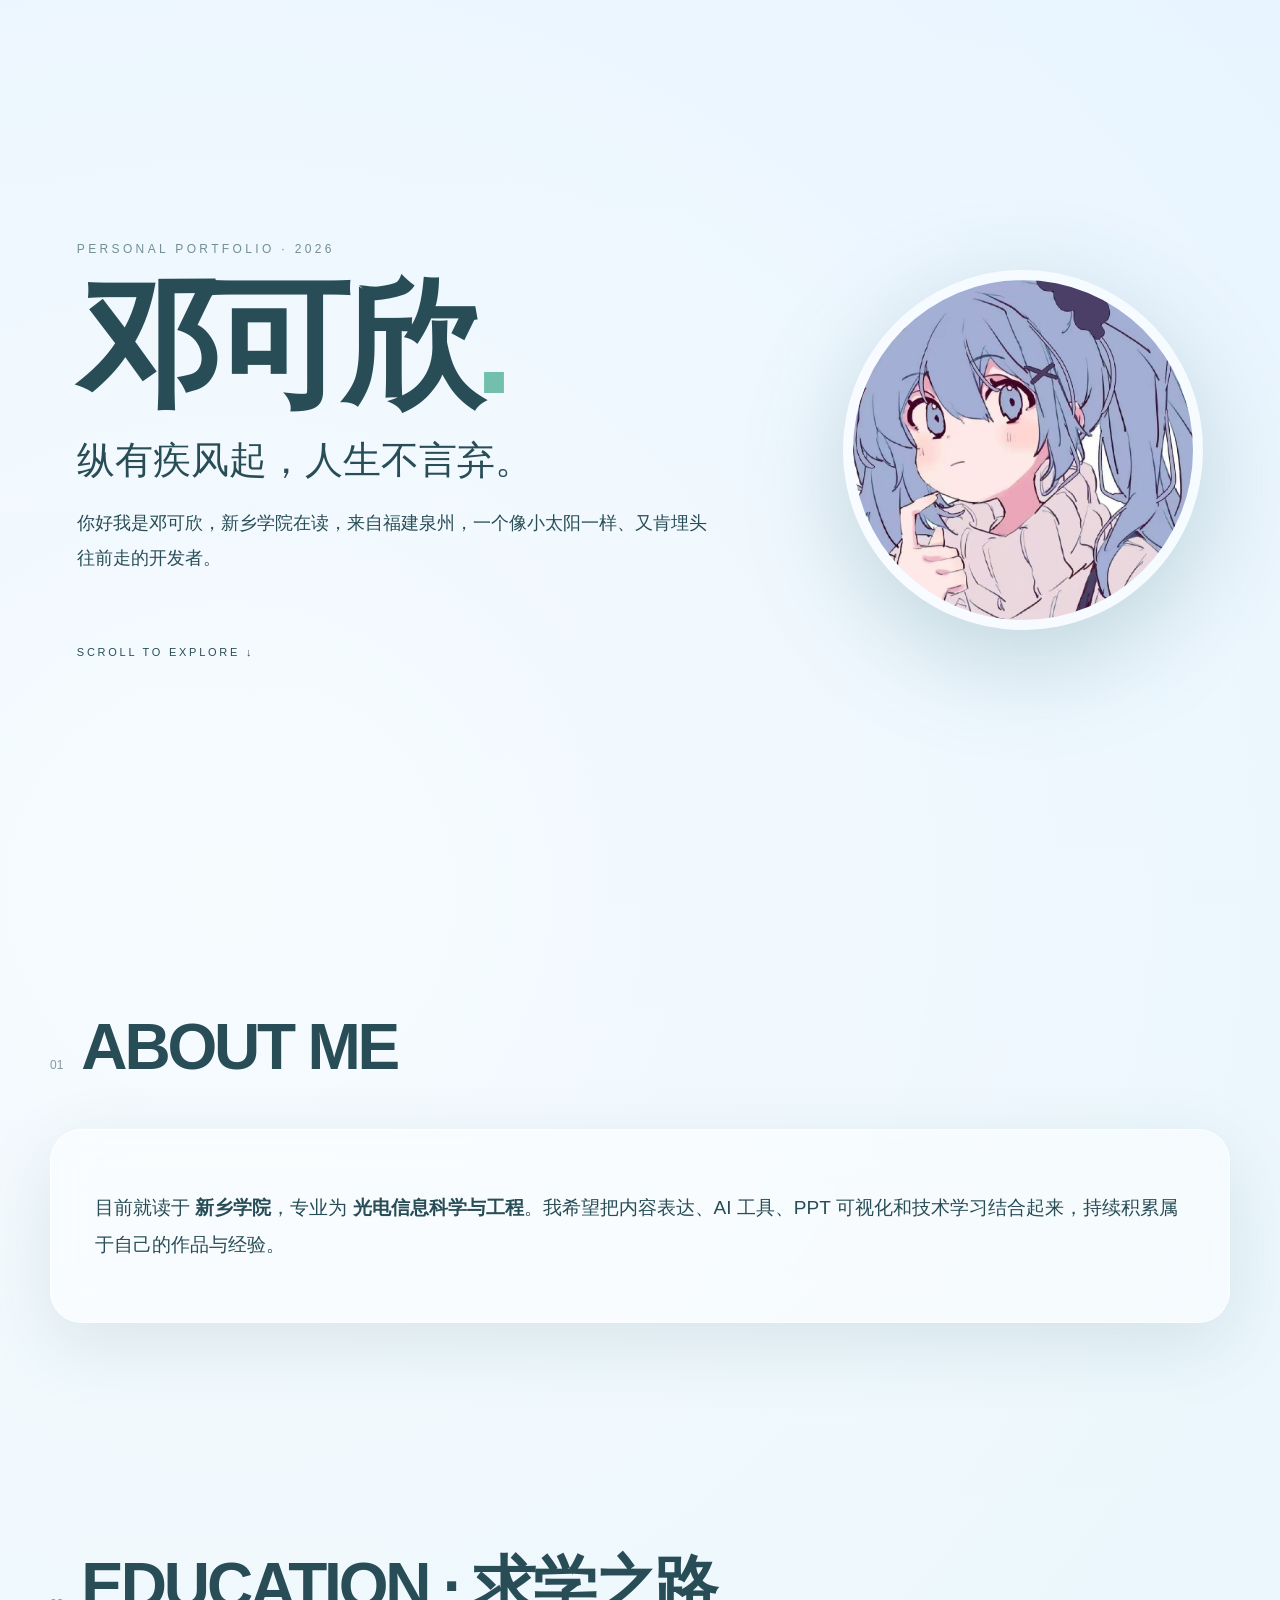
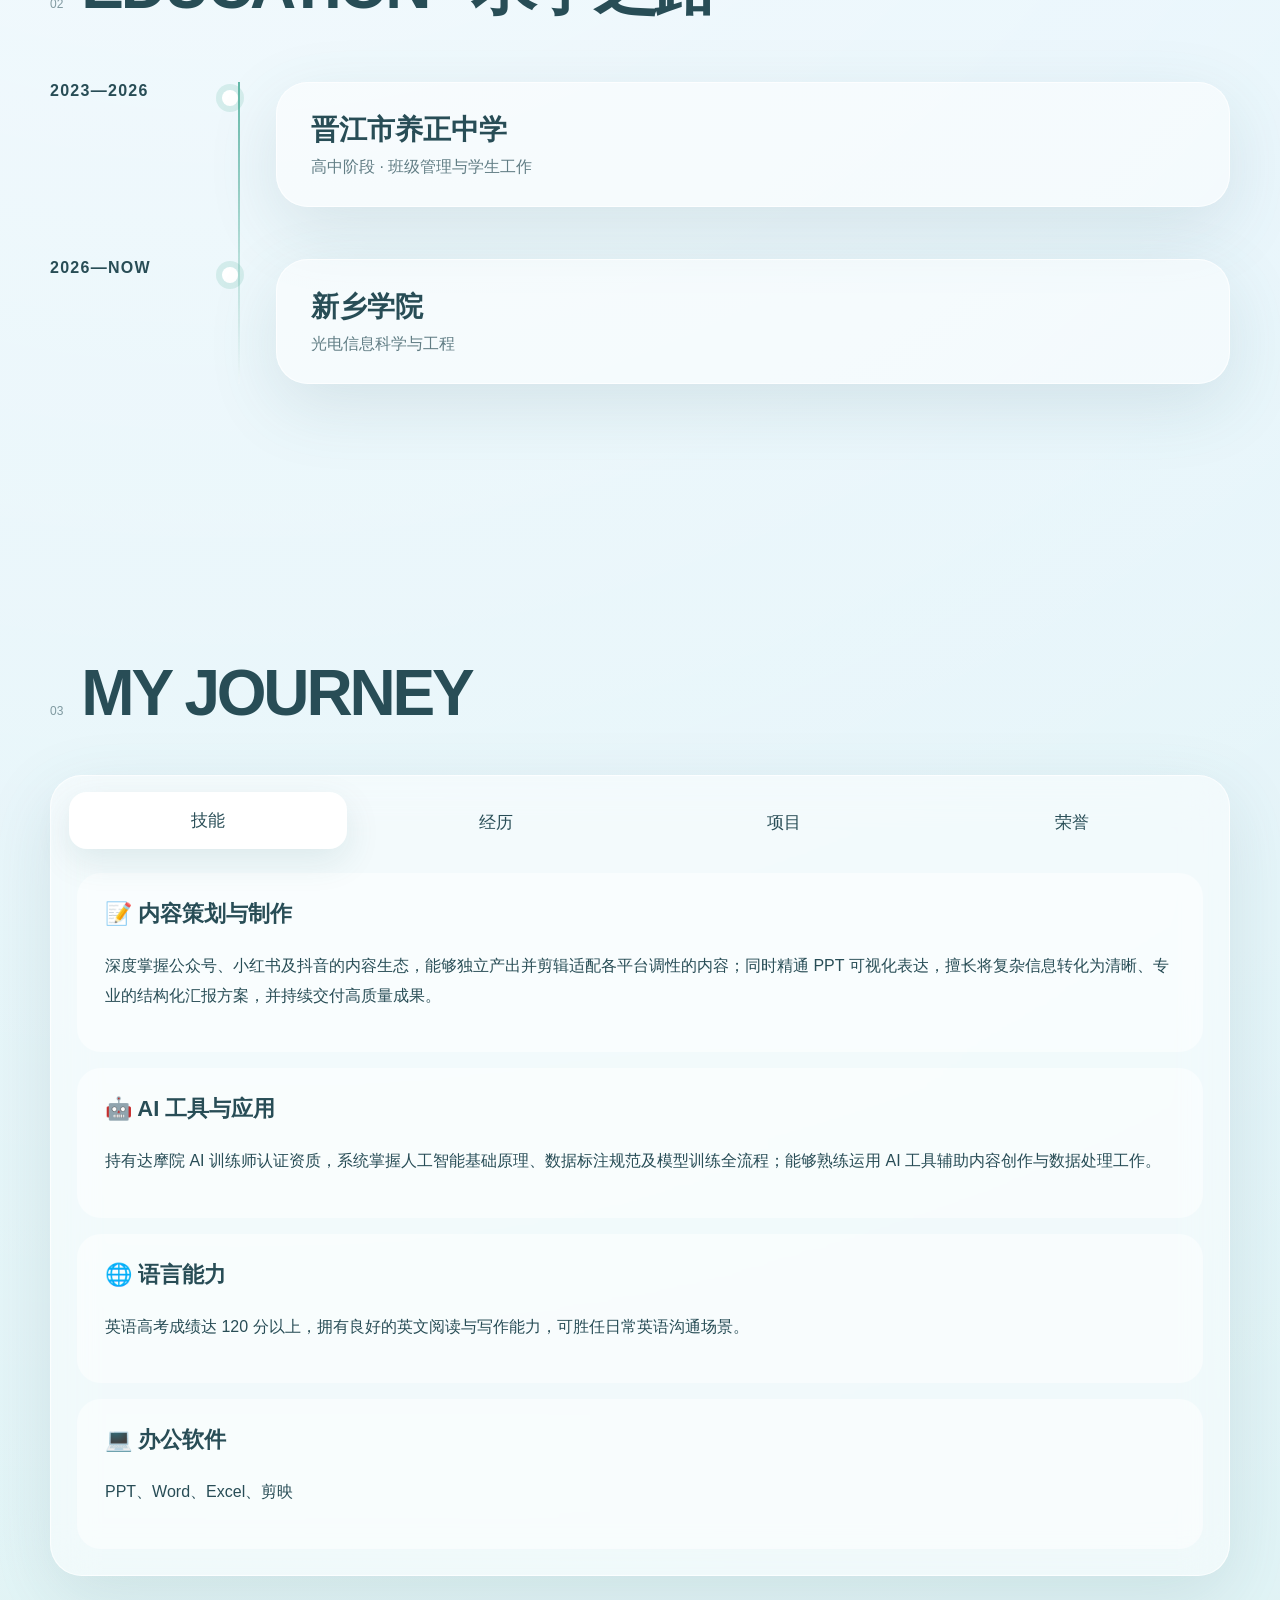
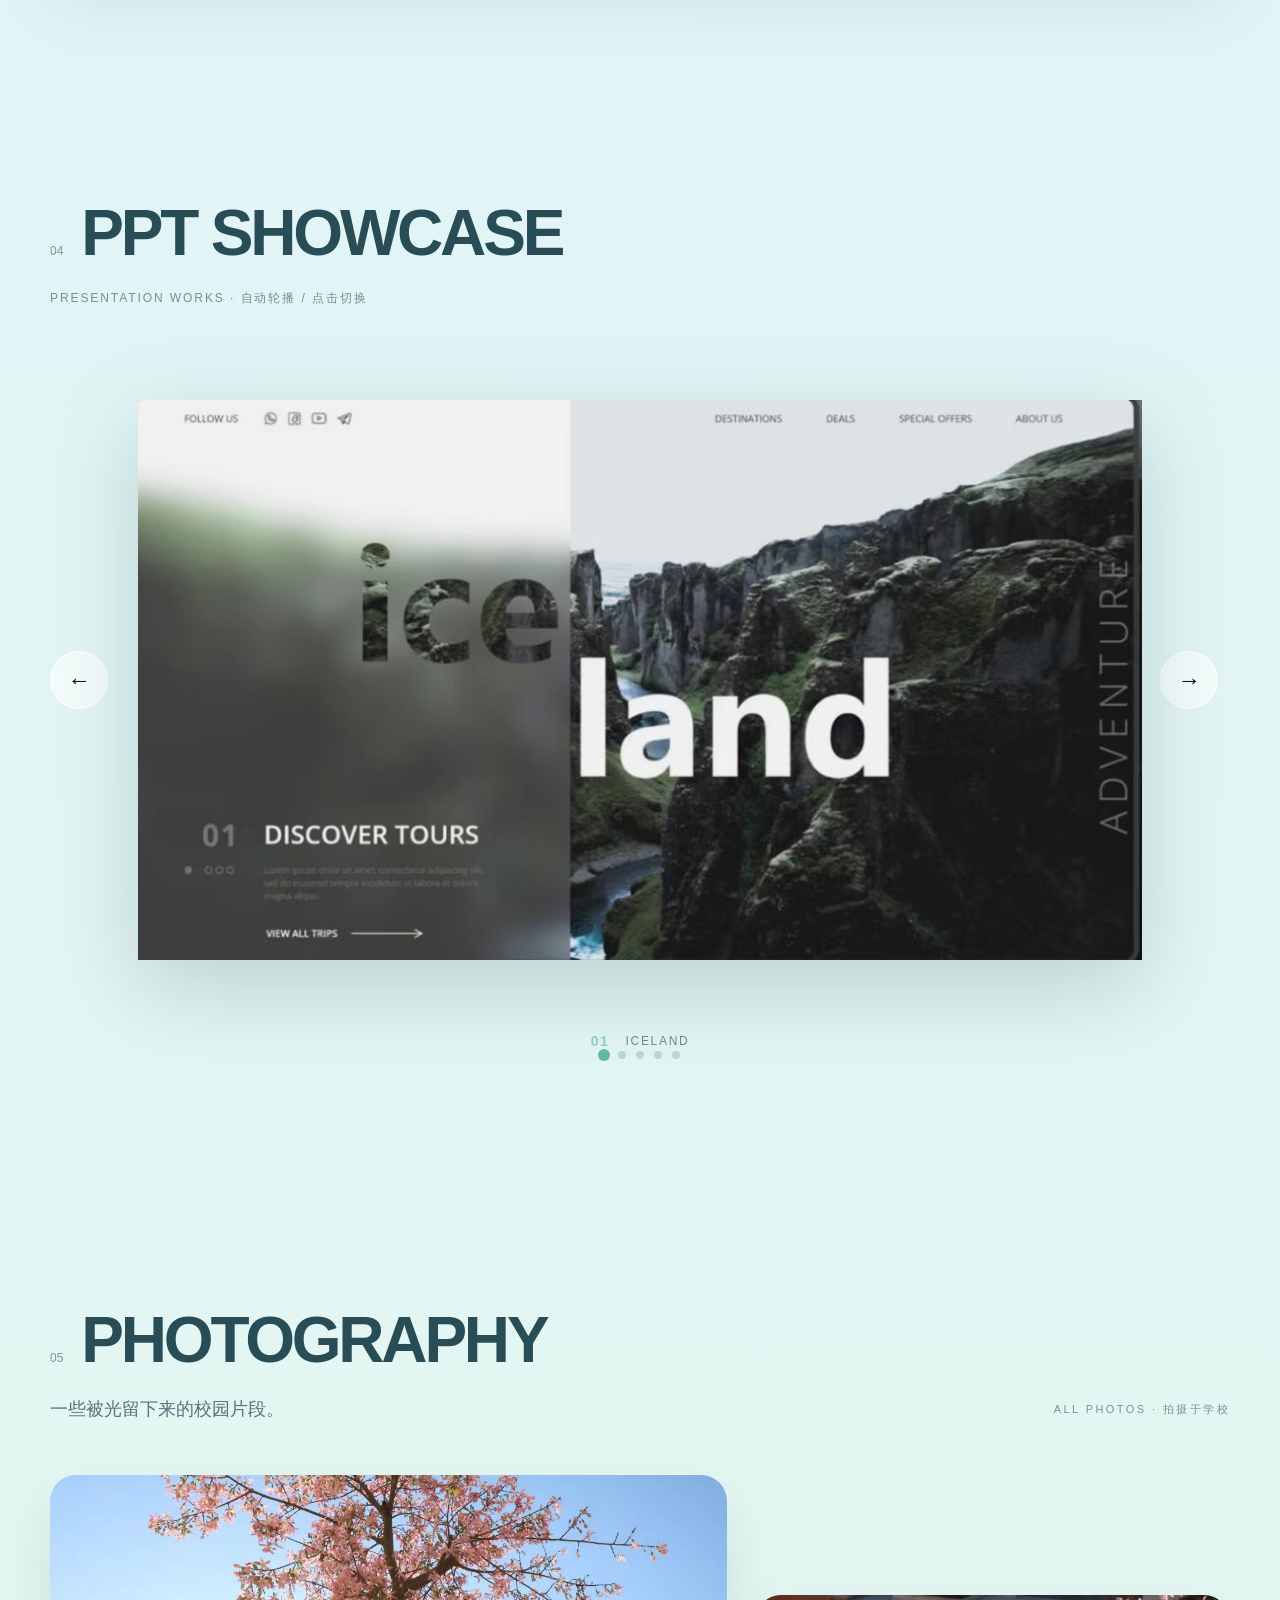
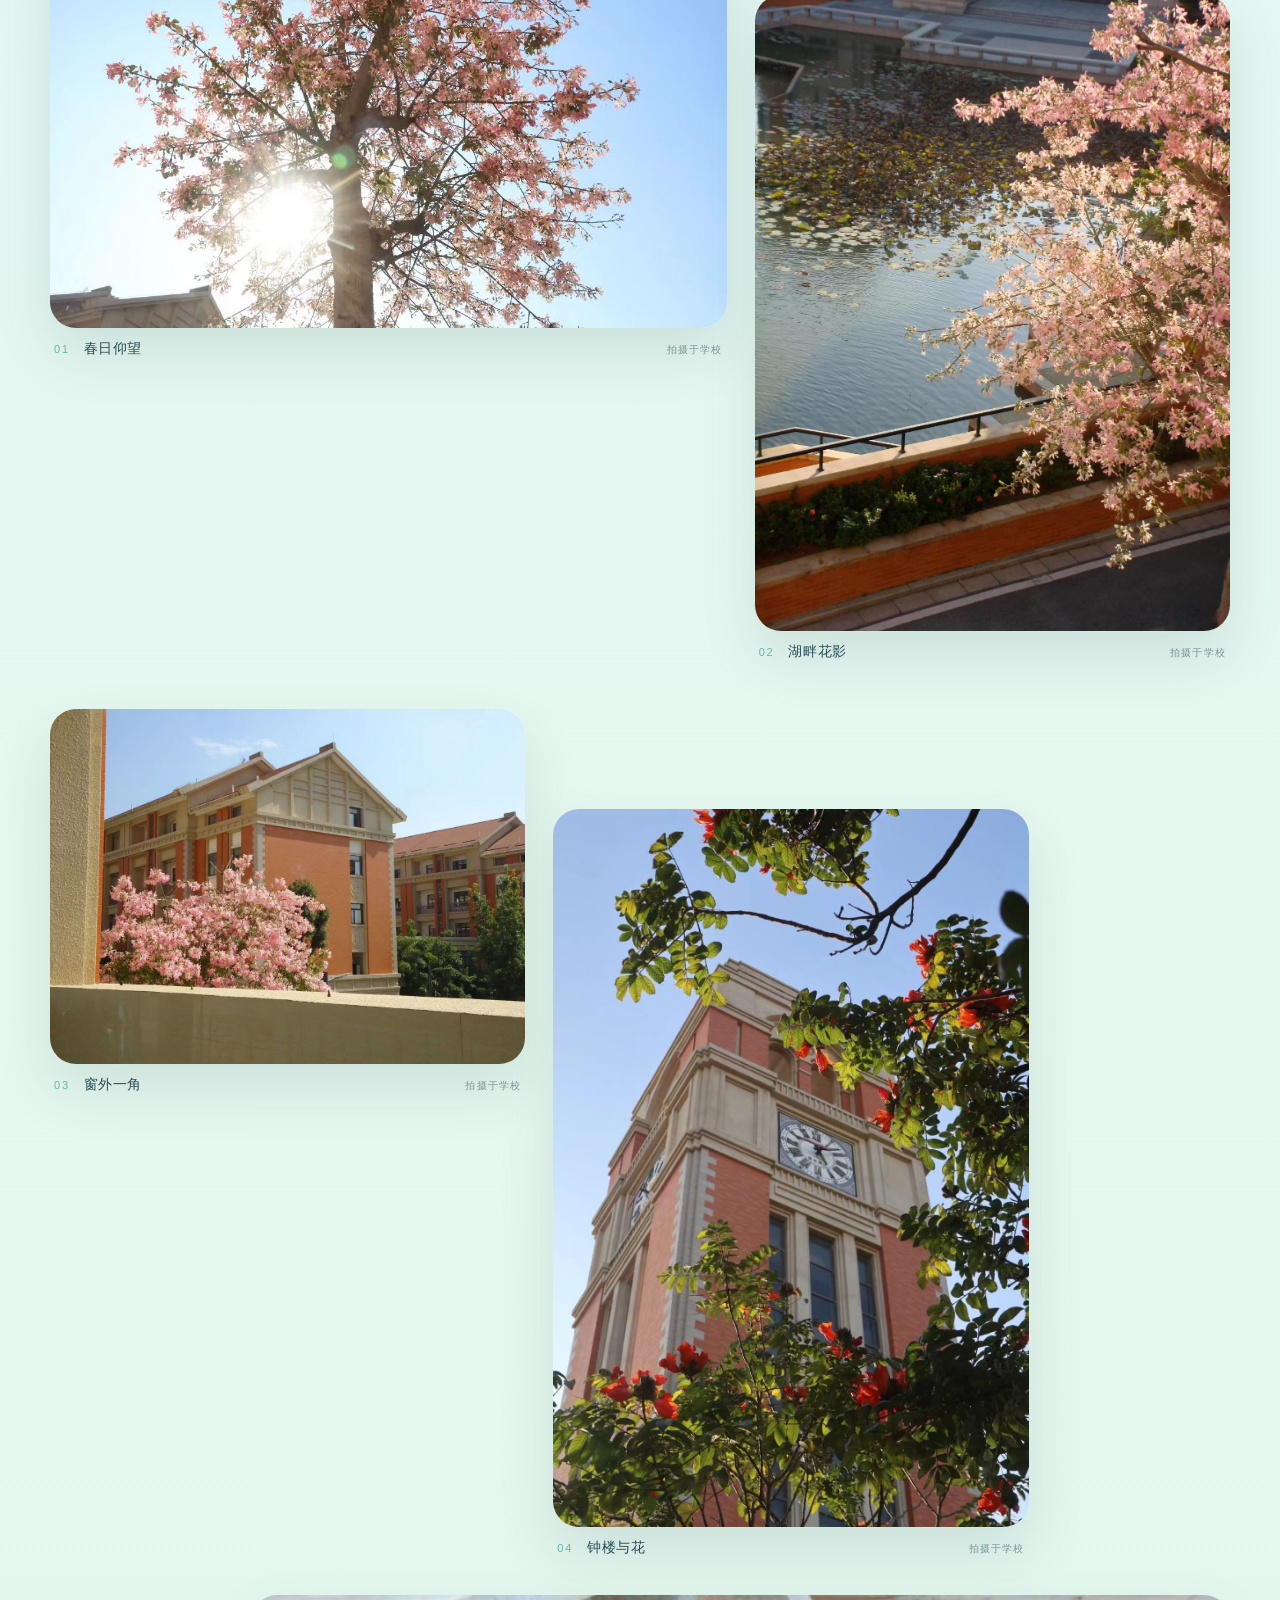
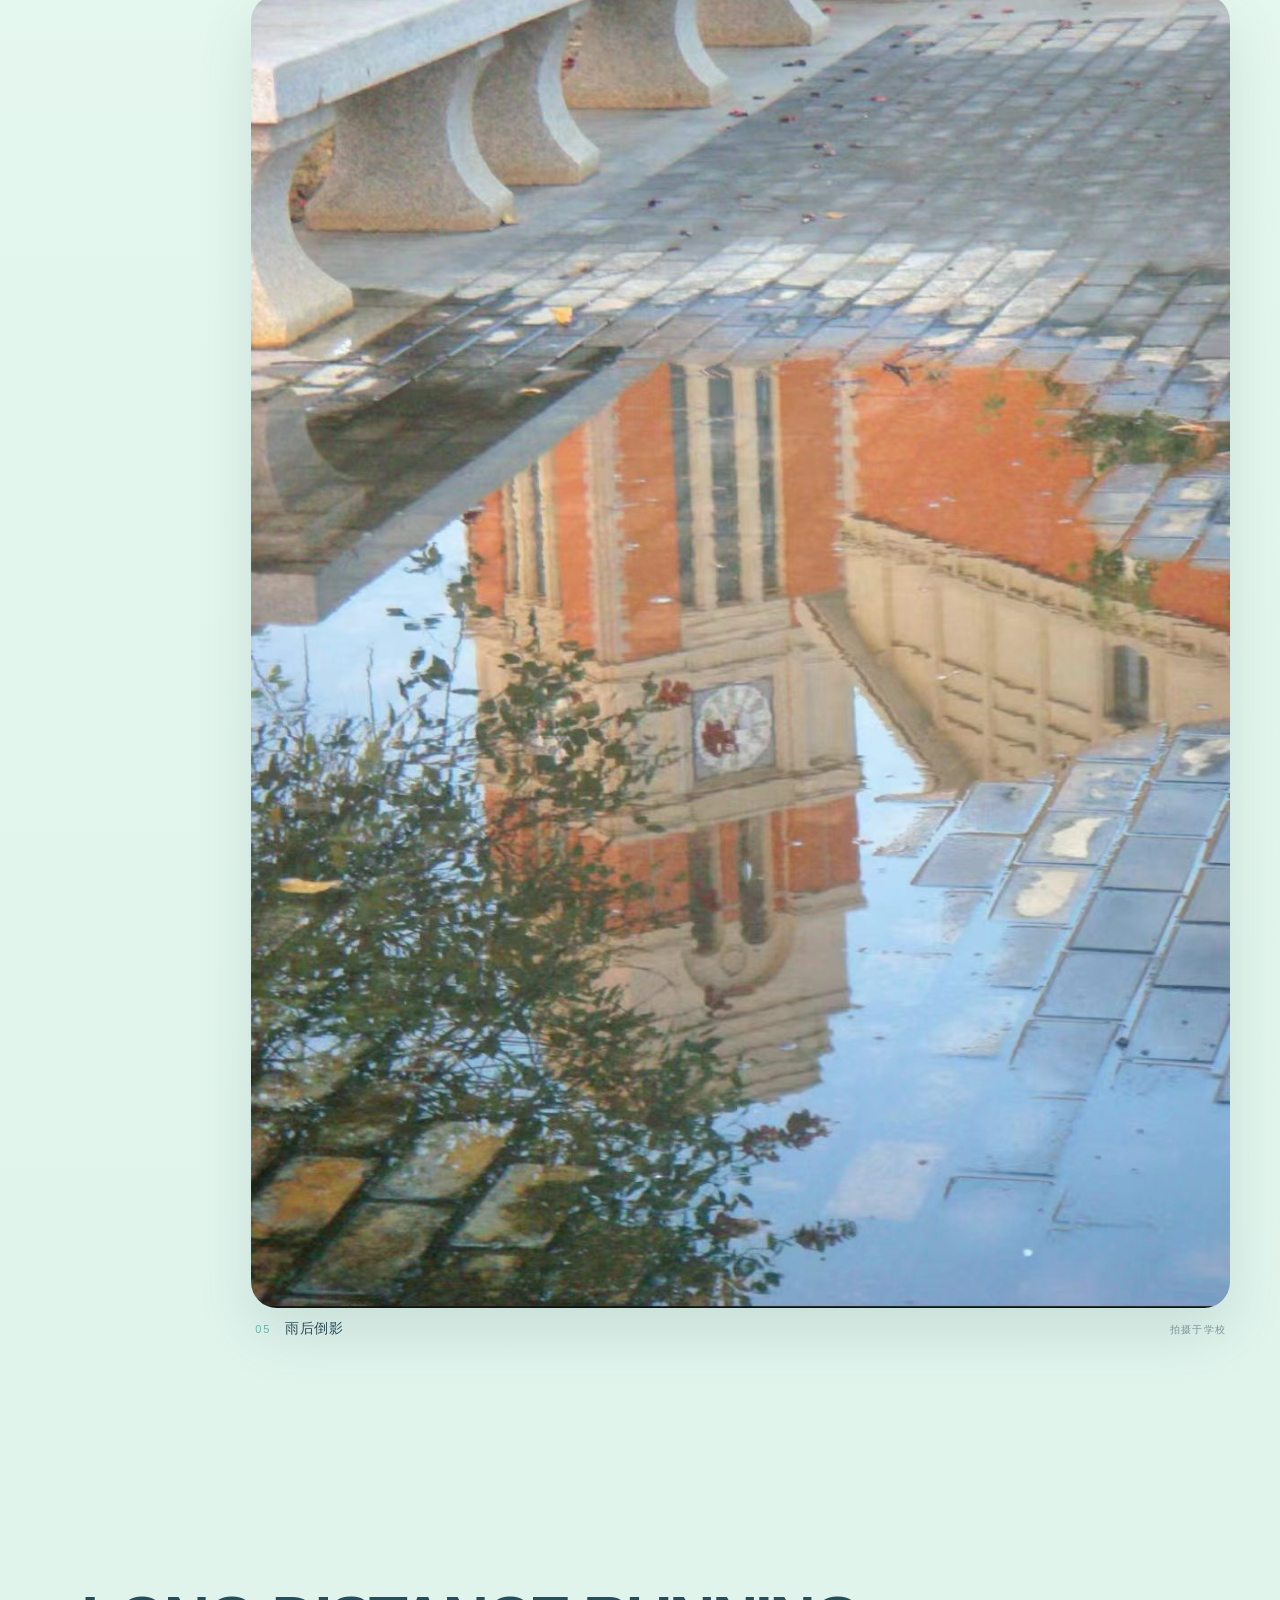
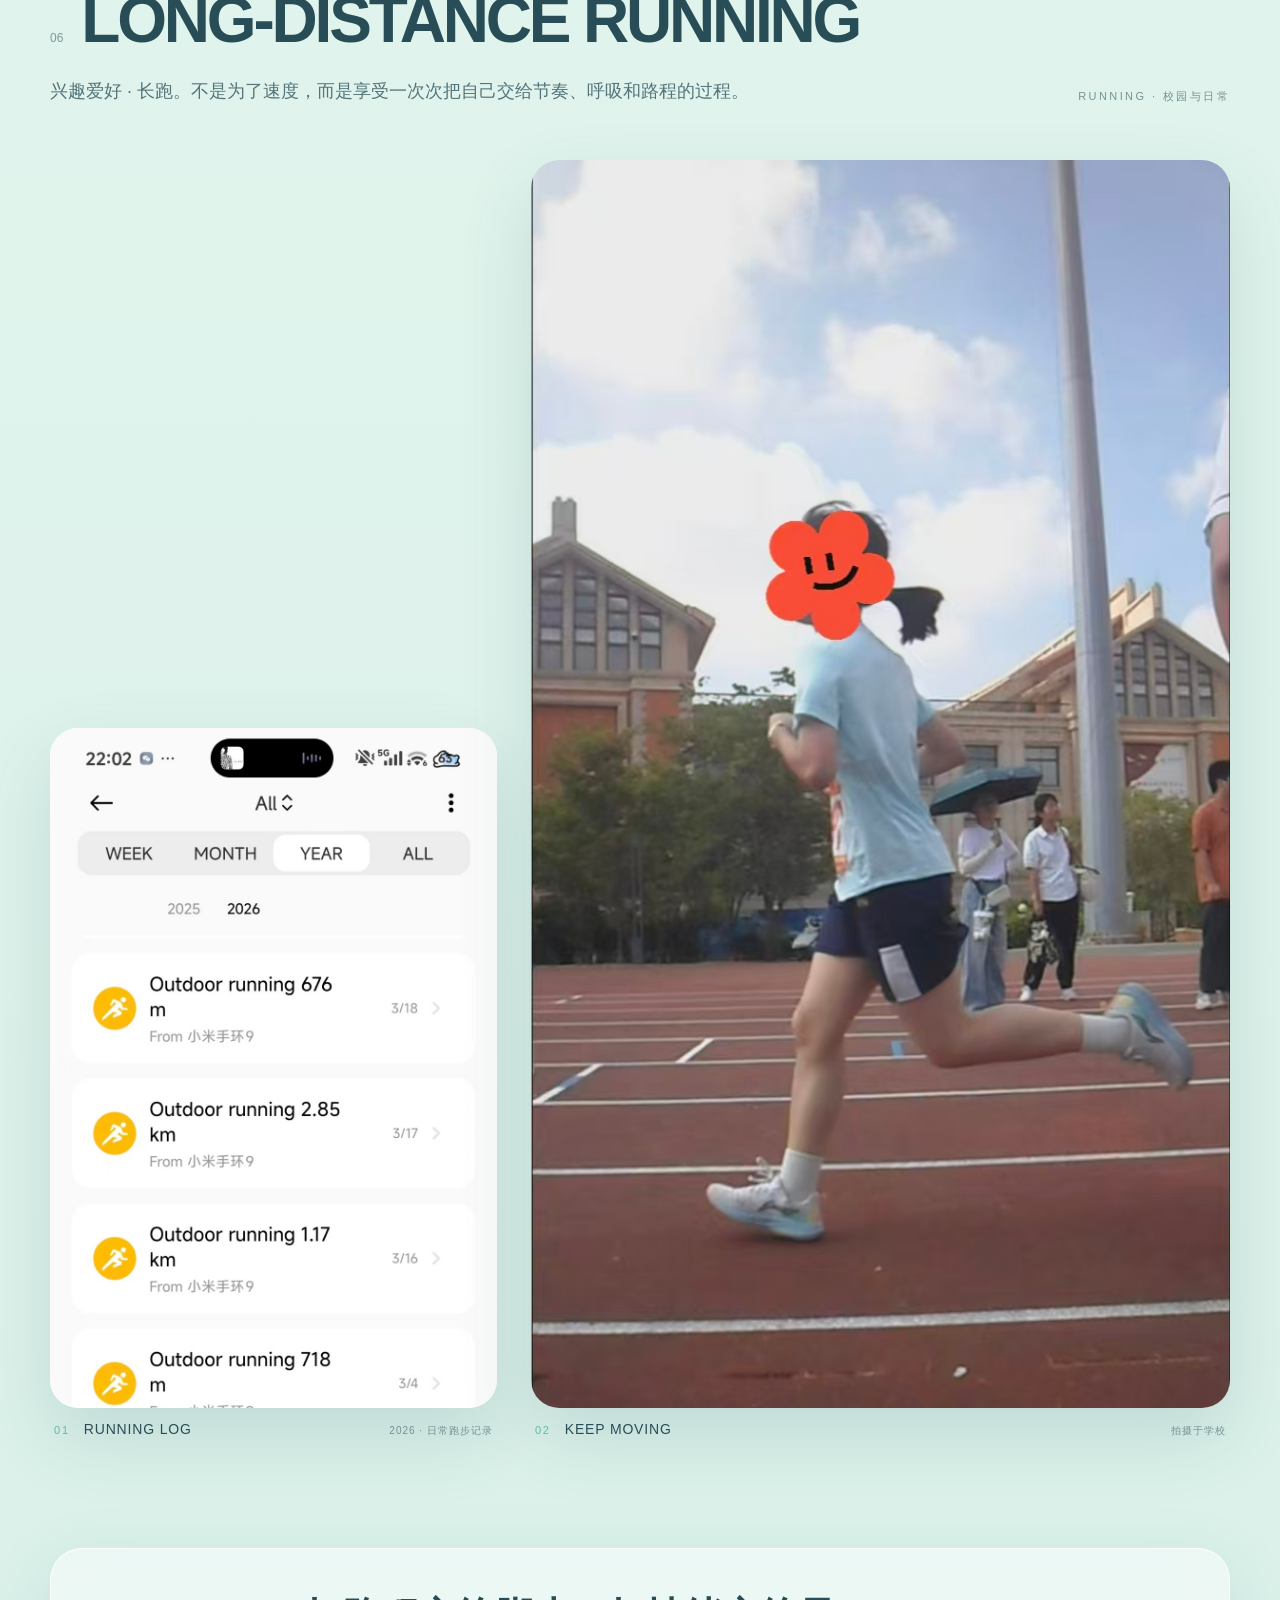
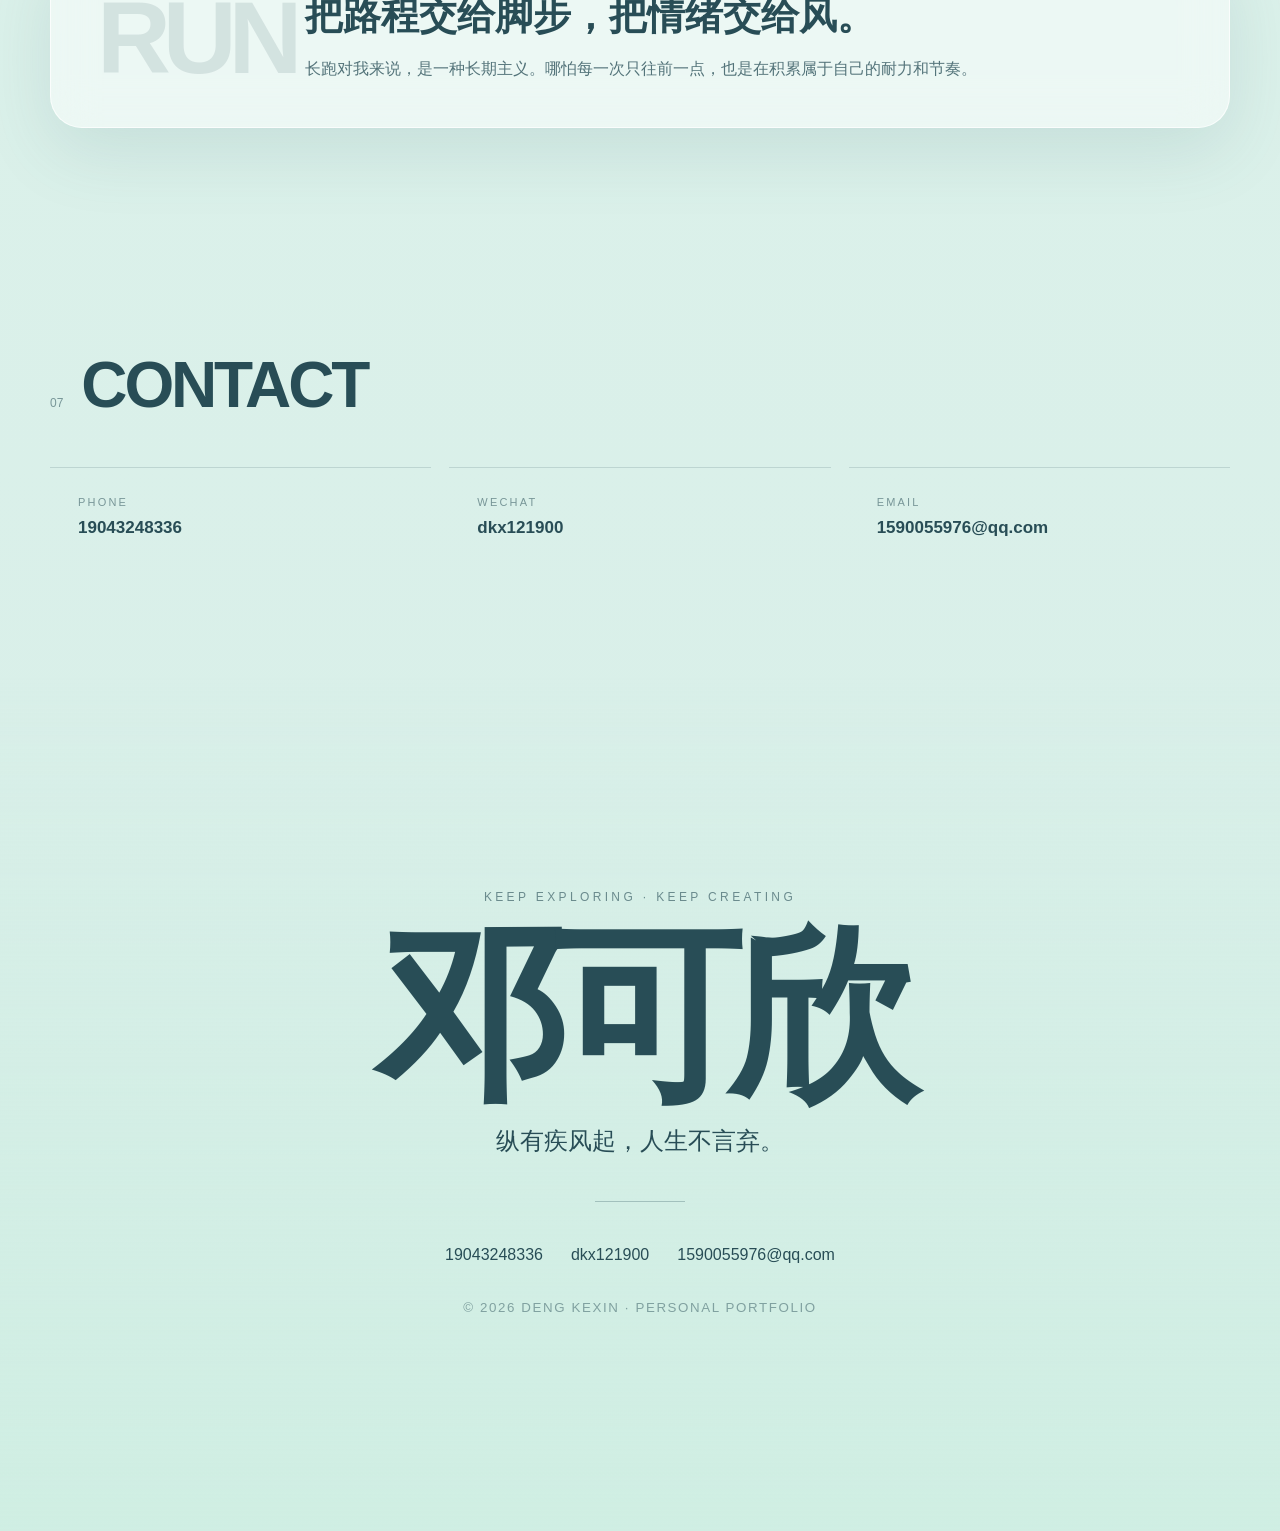
==== index.html @ 36f3d5b1 "Add files via upload" ====
<!doctype html>
<html lang="zh-CN">
<head>
<meta charset="utf-8">
<meta name="viewport" content="width=device-width,initial-scale=1">
<meta name="theme-color" content="#dff3ff">
<title>邓可欣 · Personal Portfolio</title>
<link rel="stylesheet" href="style.css">
</head>
<body>
<canvas id="dandelion"></canvas>

<header class="hero">
  <div class="hero-wrap">
    <div class="hero-copy">
      <div class="kicker">PERSONAL PORTFOLIO · 2026</div>
      <h1>邓可欣<span>.</span></h1>
      <h2>纵有疾风起，人生不言弃。</h2>
      <p>你好我是邓可欣，新乡学院在读，来自福建泉州，一个像小太阳一样、又肯埋头往前走的开发者。</p>
      <div class="scroll-tip">SCROLL TO EXPLORE ↓</div>
    </div>
    <img src="assets/avatar.jpg" class="avatar" alt="邓可欣头像">
  </div>
</header>

<main>
<section class="section">
  <div class="section-title"><span>01</span><h2>ABOUT ME</h2></div>
  <div class="glass about">
    <p>目前就读于 <b>新乡学院</b>，专业为 <b>光电信息科学与工程</b>。我希望把内容表达、AI 工具、PPT 可视化和技术学习结合起来，持续积累属于自己的作品与经验。</p>
  </div>
</section>

<section class="section">
  <div class="section-title"><span>02</span><h2>EDUCATION · 求学之路</h2></div>
  <div class="timeline">
    <div class="timeline-item">
      <div class="year">2023—2026</div>
      <div class="node"></div>
      <div class="glass timeline-card">
        <h3>晋江市养正中学</h3>
        <p>高中阶段 · 班级管理与学生工作</p>
      </div>
    </div>
    <div class="timeline-item">
      <div class="year">2026—NOW</div>
      <div class="node"></div>
      <div class="glass timeline-card">
        <h3>新乡学院</h3>
        <p>光电信息科学与工程</p>
      </div>
    </div>
  </div>
</section>

<section class="section">
  <div class="section-title"><span>03</span><h2>MY JOURNEY</h2></div>
  <div class="glass journey">
    <div class="tabs">
      <button class="tab active" data-target="skills">技能</button>
      <button class="tab" data-target="experience">经历</button>
      <button class="tab" data-target="project">项目</button>
      <button class="tab" data-target="honor">荣誉</button>
    </div>

    <div id="skills" class="panel active">
      <article>
        <h3>📝 内容策划与制作</h3>
        <p>深度掌握公众号、小红书及抖音的内容生态，能够独立产出并剪辑适配各平台调性的内容；同时精通 PPT 可视化表达，擅长将复杂信息转化为清晰、专业的结构化汇报方案，并持续交付高质量成果。</p>
      </article>
      <article>
        <h3>🤖 AI 工具与应用</h3>
        <p>持有达摩院 AI 训练师认证资质，系统掌握人工智能基础原理、数据标注规范及模型训练全流程；能够熟练运用 AI 工具辅助内容创作与数据处理工作。</p>
      </article>
      <article>
        <h3>🌐 语言能力</h3>
        <p>英语高考成绩达 120 分以上，拥有良好的英文阅读与写作能力，可胜任日常英语沟通场景。</p>
      </article>
      <article>
        <h3>💻 办公软件</h3>
        <p>PPT、Word、Excel、剪映</p>
      </article>
    </div>

    <div id="experience" class="panel">
      <article>
        <h3>💼 班级管理与数据分析助理 · 晋江市养正中学（高中）</h3>
        <div class="date">2023.09 – 2026.06</div>
        <p>① 担任班长 / 数学课代表，协调班委团队并组织班会、学习活动 20+ 场，班级纪律与凝聚力显著提升，获“优秀学生干部”称号。</p>
        <p>② 担任学生会心理社社长，开展健康心理等多场活动，帮助学生获得健康积极的求学道路，获“优秀社长”称号。</p>
      </article>
    </div>

    <div id="project" class="panel">
      <article>
        <h3>🤖 达摩院 AI 训练师认证项目 · 独立完成</h3>
        <div class="date">2026.06 – 2026.08</div>
        <p>系统掌握 AI 基础原理、数据标注规范及模型训练流程，已完成达摩院 AI 训练师认证课程并通过考核；能够运用 AI 工具完成内容摘要生成与数据分类；搭建个人 AI 辅助工作流，实现内容选题与初稿生成的效率提升，有效缩短内容准备周期。</p>
      </article>
    </div>

    <div id="honor" class="panel">
      <article>
        <h3>🏆 获奖与证书</h3>
        <ul>
          <li>🏅 达摩院 AI 训练师认证</li>
          <li>⭐ 三好学生（多次）</li>
          <li>⭐ 优秀学生干部（多次）</li>
          <li>📜 普通话水平测试 待补</li>
          <li>📜 大学英语四 / 六级 待补</li>
        </ul>
        <p>💡 高中阶段多次获得校级荣誉，具备扎实的学业基础与综合素养。</p>
      </article>
    </div>
  </div>
</section>

<section class="section ppt-section">
  <div class="section-title"><span>04</span><h2>PPT SHOWCASE</h2></div>
  <p class="section-sub">PRESENTATION WORKS · 自动轮播 / 点击切换</p>

  <div class="ppt-stage">
    <button id="prev" class="nav" aria-label="上一张">←</button>

    <div class="slides">
      <figure class="slide active">
        <img src="assets/ppt1.jpg" alt="PPT作品1">
        <figcaption><b>01</b><span>ICELAND</span></figcaption>
      </figure>
      <figure class="slide">
        <img src="assets/ppt2.jpg" alt="PPT作品2">
        <figcaption><b>02</b><span>PETALS ON WATER</span></figcaption>
      </figure>
      <figure class="slide">
        <img src="assets/ppt3.jpg" alt="PPT作品3">
        <figcaption><b>03</b><span>ORACLE BONE</span></figcaption>
      </figure>
      <figure class="slide">
        <img src="assets/ppt4.jpg" alt="PPT作品4">
        <figcaption><b>04</b><span>THE ROYAL CULTURE</span></figcaption>
      </figure>
      <figure class="slide">
        <img src="assets/ppt5.jpg" alt="PPT作品5">
        <figcaption><b>05</b><span>MICHAEL JACKSON</span></figcaption>
      </figure>
    </div>

    <button id="next" class="nav" aria-label="下一张">→</button>
  </div>

  <div id="dots" class="dots"></div>
</section>

<section class="section photography-section">
  <div class="photo-intro">
    <div class="section-title photo-title"><span>05</span><h2>PHOTOGRAPHY</h2></div>
    <p>一些被光留下来的校园片段。</p>
    <small>ALL PHOTOS · 拍摄于学校</small>
  </div>

  <div class="photo-grid">
    <figure class="photo-card photo-wide reveal-photo" data-lightbox="assets/photo1.jpg">
      <div class="photo-frame"><img src="assets/photo1.jpg" alt="校园摄影：花树与天空"></div>
      <figcaption><span>01</span><p>春日仰望</p><small>拍摄于学校</small></figcaption>
    </figure>

    <figure class="photo-card photo-tall reveal-photo" data-lightbox="assets/photo2.jpg">
      <div class="photo-frame"><img src="assets/photo2.jpg" alt="校园摄影：湖畔花树"></div>
      <figcaption><span>02</span><p>湖畔花影</p><small>拍摄于学校</small></figcaption>
    </figure>

    <figure class="photo-card reveal-photo" data-lightbox="assets/photo3.jpg">
      <div class="photo-frame"><img src="assets/photo3.jpg" alt="校园摄影：教学楼与花树"></div>
      <figcaption><span>03</span><p>窗外一角</p><small>拍摄于学校</small></figcaption>
    </figure>

    <figure class="photo-card photo-tall reveal-photo" data-lightbox="assets/photo4.jpg">
      <div class="photo-frame"><img src="assets/photo4.jpg" alt="校园摄影：钟楼"></div>
      <figcaption><span>04</span><p>钟楼与花</p><small>拍摄于学校</small></figcaption>
    </figure>

    <figure class="photo-card photo-wide reveal-photo" data-lightbox="assets/photo5.jpg">
      <div class="photo-frame"><img src="assets/photo5.jpg" alt="校园摄影：水面倒影"></div>
      <figcaption><span>05</span><p>雨后倒影</p><small>拍摄于学校</small></figcaption>
    </figure>
  </div>
</section>


<section class="section running-section">
  <div class="running-intro">
    <div class="section-title"><span>06</span><h2>LONG-DISTANCE RUNNING</h2></div>
    <p>兴趣爱好 · 长跑。不是为了速度，而是享受一次次把自己交给节奏、呼吸和路程的过程。</p>
    <small>RUNNING · 校园与日常</small>
  </div>

  <div class="running-grid">
    <figure class="run-card reveal-run">
      <div class="run-frame phone-shot">
        <img src="assets/run1.jpg" alt="跑步记录截图">
      </div>
      <figcaption>
        <span>01</span>
        <p>RUNNING LOG</p>
        <small>2026 · 日常跑步记录</small>
      </figcaption>
    </figure>

    <figure class="run-card run-card-large reveal-run">
      <div class="run-frame">
        <img src="assets/run2.jpg" alt="校园跑步照片">
      </div>
      <figcaption>
        <span>02</span>
        <p>KEEP MOVING</p>
        <small>拍摄于学校</small>
      </figcaption>
    </figure>
  </div>

  <div class="run-quote glass reveal-run">
    <div class="run-number">RUN</div>
    <div>
      <h3>把路程交给脚步，把情绪交给风。</h3>
      <p>长跑对我来说，是一种长期主义。哪怕每一次只往前一点，也是在积累属于自己的耐力和节奏。</p>
    </div>
  </div>
</section>

<section class="section contact-section">
  <div class="section-title"><span>07</span><h2>CONTACT</h2></div>
  <div class="contact-grid">
    <div class="contact-card"><span>PHONE</span><strong>19043248336</strong></div>
    <div class="contact-card"><span>WECHAT</span><strong>dkx121900</strong></div>
    <div class="contact-card"><span>EMAIL</span><strong>1590055976@qq.com</strong></div>
  </div>
</section>
</main>

<footer class="ending">
  <div class="ending-content">
    <div class="kicker">KEEP EXPLORING · KEEP CREATING</div>
    <h2>邓可欣</h2>
    <p>纵有疾风起，人生不言弃。</p>
    <div class="ending-line"></div>
    <div class="ending-contact">
      <span>19043248336</span>
      <span>dkx121900</span>
      <span>1590055976@qq.com</span>
    </div>
    <small>© 2026 DENG KEXIN · PERSONAL PORTFOLIO</small>
  </div>
</footer>

<div class="lightbox" id="lightbox" aria-hidden="true">
  <button class="lightbox-close" aria-label="关闭">×</button>
  <img src="" alt="摄影大图预览">
  <div class="lightbox-note">拍摄于学校</div>
</div>

<script src="script.js"></script>
</body>
</html>
---- style.css ----
:root{
  --ink:#284d56;
  --ink-soft:#54747a;
  --accent:#64b7a8;
  --accent2:#89cfe7;
  --paper:rgba(255,255,255,.48);
  --line:rgba(40,77,86,.16);
}
*{box-sizing:border-box}
html{scroll-behavior:smooth}
body{
  margin:0;
  font-family:"Inter","Microsoft YaHei","PingFang SC",sans-serif;
  color:var(--ink);
  background:
    radial-gradient(circle at 18% 8%,rgba(255,255,255,.75),transparent 24%),
    linear-gradient(180deg,#dcefff 0%,#e6f8ef 52%,#d7eee8 100%);
  overflow-x:hidden;
}
#dandelion{position:fixed;inset:0;z-index:0;pointer-events:none}
.hero,main,.ending{position:relative;z-index:1}
.hero{
  min-height:100vh;
  display:flex;
  align-items:center;
  justify-content:center;
  padding:48px 6vw;
}
.hero-wrap{
  width:min(1180px,100%);
  display:grid;
  grid-template-columns:1.2fr .8fr;
  gap:64px;
  align-items:center;
}
.kicker{font-size:12px;letter-spacing:.28em;opacity:.62}
.hero h1{
  font-size:clamp(70px,11vw,150px);
  line-height:.9;
  letter-spacing:-.06em;
  margin:26px 0;
}
.hero h1 span{color:#72bfad}
.hero h2{font-size:clamp(25px,3vw,42px);font-weight:500;margin:0 0 20px}
.hero p{max-width:690px;font-size:18px;line-height:1.95}
.avatar{
  width:min(360px,76vw);
  aspect-ratio:1;
  object-fit:cover;
  border-radius:50%;
  justify-self:end;
  border:10px solid rgba(255,255,255,.55);
  box-shadow:0 30px 100px rgba(61,117,125,.26);
}
.scroll-tip{margin-top:70px;font-size:11px;letter-spacing:.25em}

.section{
  width:min(1180px,calc(100% - 40px));
  margin:auto;
  padding:110px 0;
}
.section-title{display:flex;align-items:baseline;gap:18px;margin-bottom:45px}
.section-title span{font-size:12px;opacity:.55}
.section-title h2{
  font-size:clamp(38px,5vw,75px);
  margin:0;
  letter-spacing:-.05em;
}
.section-sub{
  opacity:.6;
  letter-spacing:.16em;
  margin-top:-25px;
  margin-bottom:38px;
  font-size:12px;
}
.glass{
  background:var(--paper);
  border:1px solid rgba(255,255,255,.72);
  backdrop-filter:blur(22px);
  -webkit-backdrop-filter:blur(22px);
  box-shadow:0 22px 70px rgba(64,115,120,.14);
  border-radius:32px;
}
.about{padding:40px 44px;font-size:19px;line-height:1.95}

.timeline{position:relative}
.timeline:before{
  content:"";
  position:absolute;
  left:188px;
  top:0;bottom:0;
  width:2px;
  background:linear-gradient(#64b8a8,rgba(255,255,255,.2));
}
.timeline-item{
  display:grid;
  grid-template-columns:150px 32px 1fr;
  gap:22px;
  align-items:start;
  margin:52px 0;
}
.year{font-weight:700;letter-spacing:.08em}
.node{
  width:16px;height:16px;border-radius:50%;
  background:#fff;
  box-shadow:0 0 0 6px rgba(92,182,163,.18);
  margin-top:8px;
}
.timeline-card{padding:28px 34px}
.timeline-card h3{font-size:28px;margin:0 0 8px}
.timeline-card p{margin:0;opacity:.72}

.journey{padding:18px}
.tabs{display:grid;grid-template-columns:repeat(4,1fr);gap:10px}
.tab{
  border:0;border-radius:18px;background:transparent;
  padding:17px;font-size:17px;color:var(--ink);
  cursor:pointer;transition:.35s;
}
.tab.active{
  background:white;
  transform:translateY(-2px);
  box-shadow:0 12px 34px rgba(53,110,110,.12);
}
.panel{display:none;padding:22px 8px 8px}
.panel.active{display:grid;gap:16px;animation:panelIn .6s cubic-bezier(.2,.8,.2,1)}
@keyframes panelIn{
  from{opacity:0;transform:translateX(28px) scale(.985)}
  to{opacity:1;transform:none}
}
.panel article{
  background:rgba(255,255,255,.5);
  border-radius:24px;
  padding:26px 28px;
  transition:.35s;
}
.panel article:hover{transform:translateY(-4px);background:rgba(255,255,255,.7)}
.panel h3{font-size:22px;margin-top:0}
.panel p,.panel li{line-height:1.85}
.date{font-size:13px;letter-spacing:.12em;opacity:.58;margin-bottom:18px}
.panel ul{padding-left:22px}

.ppt-stage{
  display:grid;
  grid-template-columns:70px 1fr 70px;
  gap:18px;
  align-items:center;
}
.slides{position:relative;height:min(63vw,670px);perspective:1200px}
.slide{
  position:absolute;inset:0;margin:0;
  opacity:0;
  transform:translateX(95px) rotateY(-8deg) scale(.93);
  transition:.85s cubic-bezier(.2,.8,.2,1);
  pointer-events:none;
}
.slide.active{opacity:1;transform:none;pointer-events:auto}
.slide img{
  width:100%;height:100%;
  object-fit:contain;
  border-radius:28px;
  filter:drop-shadow(0 28px 45px rgba(47,86,88,.22));
}
.slide figcaption{
  display:flex;
  justify-content:center;
  gap:16px;
  align-items:center;
  margin-top:14px;
  letter-spacing:.14em;
  font-size:12px;
  opacity:.63;
}
.slide figcaption b{font-size:14px;color:var(--accent)}
.nav{
  width:58px;height:58px;border-radius:50%;
  border:1px solid rgba(255,255,255,.75);
  background:rgba(255,255,255,.6);
  font-size:23px;cursor:pointer;transition:.3s;
}
.nav:hover{transform:scale(1.08);background:white}
.dots{text-align:center;margin-top:30px}
.dot{
  display:inline-block;width:8px;height:8px;border-radius:50%;
  background:rgba(38,74,84,.18);margin:0 5px;transition:.3s;cursor:pointer;
}
.dot.active{background:var(--accent);transform:scale(1.5)}

/* Photography */
.photography-section{padding-top:130px}
.photo-intro{
  display:grid;
  grid-template-columns:1fr auto;
  gap:20px 40px;
  align-items:end;
  margin-bottom:54px;
}
.photo-intro .section-title{margin-bottom:0}
.photo-intro p{
  grid-column:1;
  margin:0;
  font-size:18px;
  color:var(--ink-soft);
}
.photo-intro small{
  grid-column:2;
  grid-row:1/3;
  align-self:end;
  font-size:11px;
  letter-spacing:.22em;
  opacity:.58;
  padding-bottom:4px;
}
.photo-grid{
  display:grid;
  grid-template-columns:repeat(12,1fr);
  gap:28px;
  align-items:start;
}
.photo-card{
  margin:0;
  cursor:zoom-in;
  position:relative;
}
.photo-card:nth-child(1){grid-column:1/8}
.photo-card:nth-child(2){grid-column:8/13;margin-top:120px}
.photo-card:nth-child(3){grid-column:1/6;margin-top:20px}
.photo-card:nth-child(4){grid-column:6/11;margin-top:120px}
.photo-card:nth-child(5){grid-column:3/13;margin-top:10px}
.photo-frame{
  overflow:hidden;
  border-radius:26px;
  background:rgba(255,255,255,.45);
  box-shadow:0 26px 55px rgba(57,100,102,.14);
}
.photo-frame img{
  width:100%;
  display:block;
  transition:transform .9s cubic-bezier(.2,.8,.2,1), filter .5s ease;
}
.photo-card:hover .photo-frame img{transform:scale(1.035)}
.photo-card figcaption{
  display:grid;
  grid-template-columns:auto 1fr auto;
  gap:14px;
  align-items:baseline;
  margin-top:12px;
  padding:0 4px;
}
.photo-card figcaption span{
  color:var(--accent);
  font-size:11px;
  letter-spacing:.16em;
}
.photo-card figcaption p{
  margin:0;
  font-size:14px;
  letter-spacing:.04em;
}
.photo-card figcaption small{
  font-size:10px;
  letter-spacing:.12em;
  opacity:.55;
}
.reveal-photo{
  opacity:0;
  transform:translateY(55px) scale(.985);
}
.reveal-photo.visible{
  opacity:1;
  transform:none;
  transition:1s cubic-bezier(.2,.8,.2,1);
}

/* Lightbox */
.lightbox{
  position:fixed;
  inset:0;
  z-index:50;
  display:flex;
  align-items:center;
  justify-content:center;
  background:rgba(17,39,43,.82);
  backdrop-filter:blur(14px);
  opacity:0;
  pointer-events:none;
  transition:.35s;
  padding:42px;
}
.lightbox.open{opacity:1;pointer-events:auto}
.lightbox img{
  max-width:min(1200px,92vw);
  max-height:84vh;
  border-radius:22px;
  box-shadow:0 32px 100px rgba(0,0,0,.3);
  transform:scale(.96);
  transition:.45s cubic-bezier(.2,.8,.2,1);
}
.lightbox.open img{transform:scale(1)}
.lightbox-close{
  position:absolute;top:24px;right:30px;
  width:48px;height:48px;border-radius:50%;
  border:1px solid rgba(255,255,255,.5);
  background:rgba(255,255,255,.12);
  color:#fff;font-size:30px;cursor:pointer;
}
.lightbox-note{
  position:absolute;
  bottom:22px;
  color:rgba(255,255,255,.7);
  font-size:11px;
  letter-spacing:.2em;
}

.contact-grid{display:grid;grid-template-columns:repeat(3,1fr);gap:18px}
.contact-card{padding:28px;border-top:1px solid var(--line)}
.contact-card span{
  display:block;font-size:11px;letter-spacing:.2em;opacity:.55;margin-bottom:10px
}
.contact-card strong{font-size:17px}

.ending{
  min-height:95vh;
  display:flex;
  align-items:center;
  justify-content:center;
  text-align:center;
  padding:70px 24px;
  background:linear-gradient(180deg,transparent,rgba(205,238,225,.76));
}
.ending h2{
  font-size:clamp(80px,15vw,190px);
  line-height:.9;
  letter-spacing:-.07em;
  margin:26px 0 18px;
}
.ending p{font-size:24px}
.ending-line{
  width:90px;height:1px;background:rgba(38,74,84,.28);margin:44px auto
}
.ending-contact{
  display:flex;justify-content:center;gap:28px;flex-wrap:wrap;margin-bottom:34px
}
.ending small{opacity:.48;letter-spacing:.12em}

@media(max-width:780px){
  .hero-wrap{grid-template-columns:1fr}
  .avatar{justify-self:start;width:220px;order:-1}
  .timeline:before{left:18px}
  .timeline-item{grid-template-columns:1fr;padding-left:48px;position:relative}
  .node{position:absolute;left:10px}
  .tabs{grid-template-columns:repeat(2,1fr)}
  .ppt-stage{grid-template-columns:1fr}
  .nav{position:absolute;z-index:3;margin-top:30vw}
  .ppt-stage #prev{left:26px}
  .ppt-stage #next{right:26px}
  .slides{height:66vw}
  .photo-intro{grid-template-columns:1fr}
  .photo-intro small{grid-column:1;grid-row:auto}
  .photo-grid{display:block}
  .photo-card,.photo-card:nth-child(n){
    width:100%;margin:0 0 42px;
  }
  .contact-grid{grid-template-columns:1fr}
  .section{padding:82px 0}
  .lightbox{padding:18px}
}


/* Long-distance running */
.running-section{padding-top:135px}
.running-intro{
  display:grid;
  grid-template-columns:1fr auto;
  gap:18px 40px;
  align-items:end;
  margin-bottom:52px;
}
.running-intro .section-title{margin-bottom:0}
.running-intro p{
  grid-column:1;
  margin:0;
  max-width:720px;
  font-size:18px;
  line-height:1.8;
  color:var(--ink-soft);
}
.running-intro small{
  grid-column:2;
  grid-row:1/3;
  align-self:end;
  padding-bottom:4px;
  font-size:11px;
  letter-spacing:.22em;
  opacity:.58;
}
.running-grid{
  display:grid;
  grid-template-columns:.78fr 1.22fr;
  gap:34px;
  align-items:end;
}
.run-card{margin:0}
.run-card:first-child{transform:translateY(72px)}
.run-frame{
  overflow:hidden;
  border-radius:28px;
  background:rgba(255,255,255,.5);
  box-shadow:0 30px 70px rgba(55,100,105,.16);
}
.run-frame img{
  width:100%;
  display:block;
  transition:transform .9s cubic-bezier(.2,.8,.2,1);
}
.run-card:hover .run-frame img{transform:scale(1.035)}
.phone-shot{
  max-height:680px;
}
.phone-shot img{
  height:100%;
  object-fit:cover;
  object-position:top;
}
.run-card figcaption{
  display:grid;
  grid-template-columns:auto 1fr auto;
  gap:14px;
  align-items:baseline;
  margin-top:13px;
  padding:0 4px;
}
.run-card figcaption span{
  font-size:11px;
  letter-spacing:.16em;
  color:var(--accent);
}
.run-card figcaption p{
  margin:0;
  font-size:14px;
  letter-spacing:.06em;
}
.run-card figcaption small{
  font-size:10px;
  letter-spacing:.1em;
  opacity:.55;
}
.run-quote{
  margin-top:110px;
  padding:42px 46px;
  display:grid;
  grid-template-columns:180px 1fr;
  gap:28px;
  align-items:center;
}
.run-number{
  font-size:clamp(58px,8vw,110px);
  font-weight:800;
  line-height:.8;
  letter-spacing:-.08em;
  opacity:.12;
}
.run-quote h3{
  margin:0 0 12px;
  font-size:clamp(24px,3vw,38px);
  font-weight:600;
}
.run-quote p{
  margin:0;
  line-height:1.9;
  color:var(--ink-soft);
}
.reveal-run{
  opacity:0;
  transform:translateY(55px) scale(.985);
}
.reveal-run.visible{
  opacity:1;
  transform:none;
  transition:1s cubic-bezier(.2,.8,.2,1);
}
@media(max-width:780px){
  .running-intro{grid-template-columns:1fr}
  .running-intro small{grid-column:1;grid-row:auto}
  .running-grid{grid-template-columns:1fr}
  .run-card:first-child{transform:none}
  .run-quote{grid-template-columns:1fr;margin-top:60px;padding:30px}
  .run-number{font-size:72px}
}
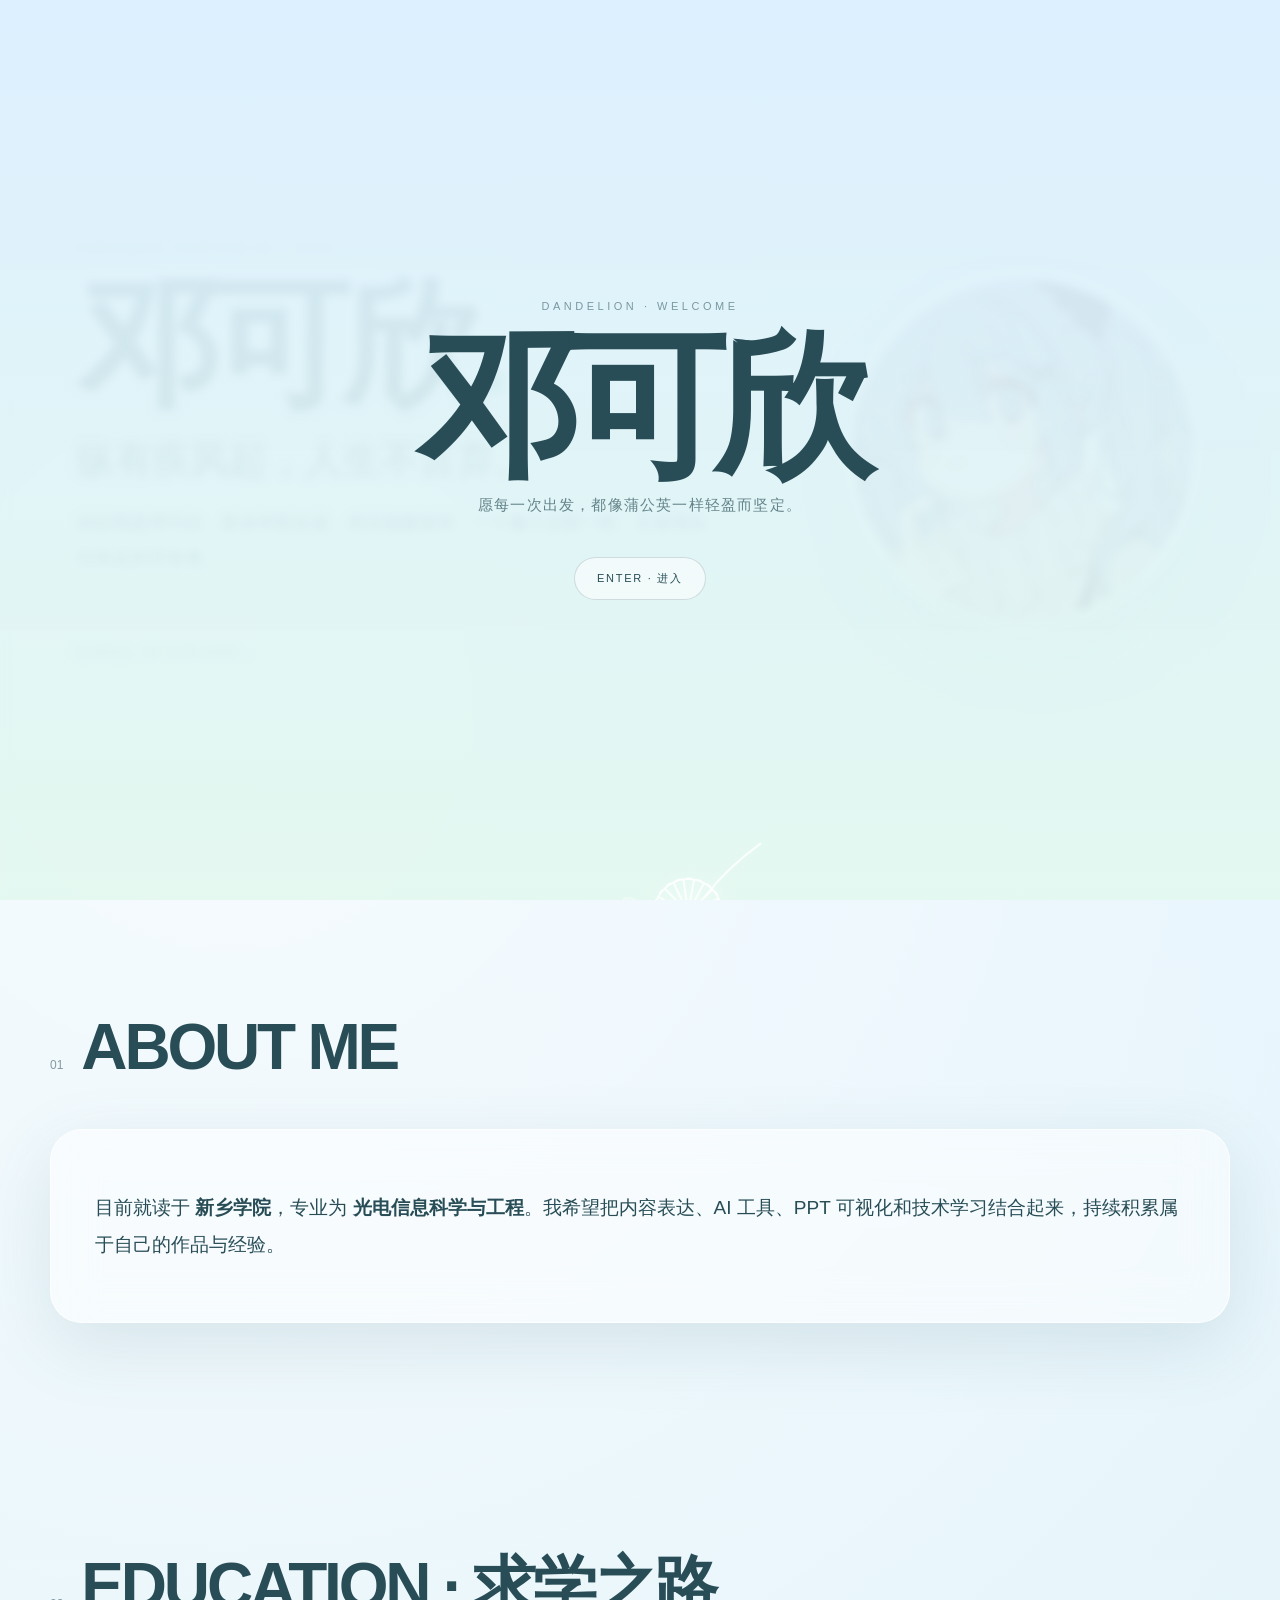
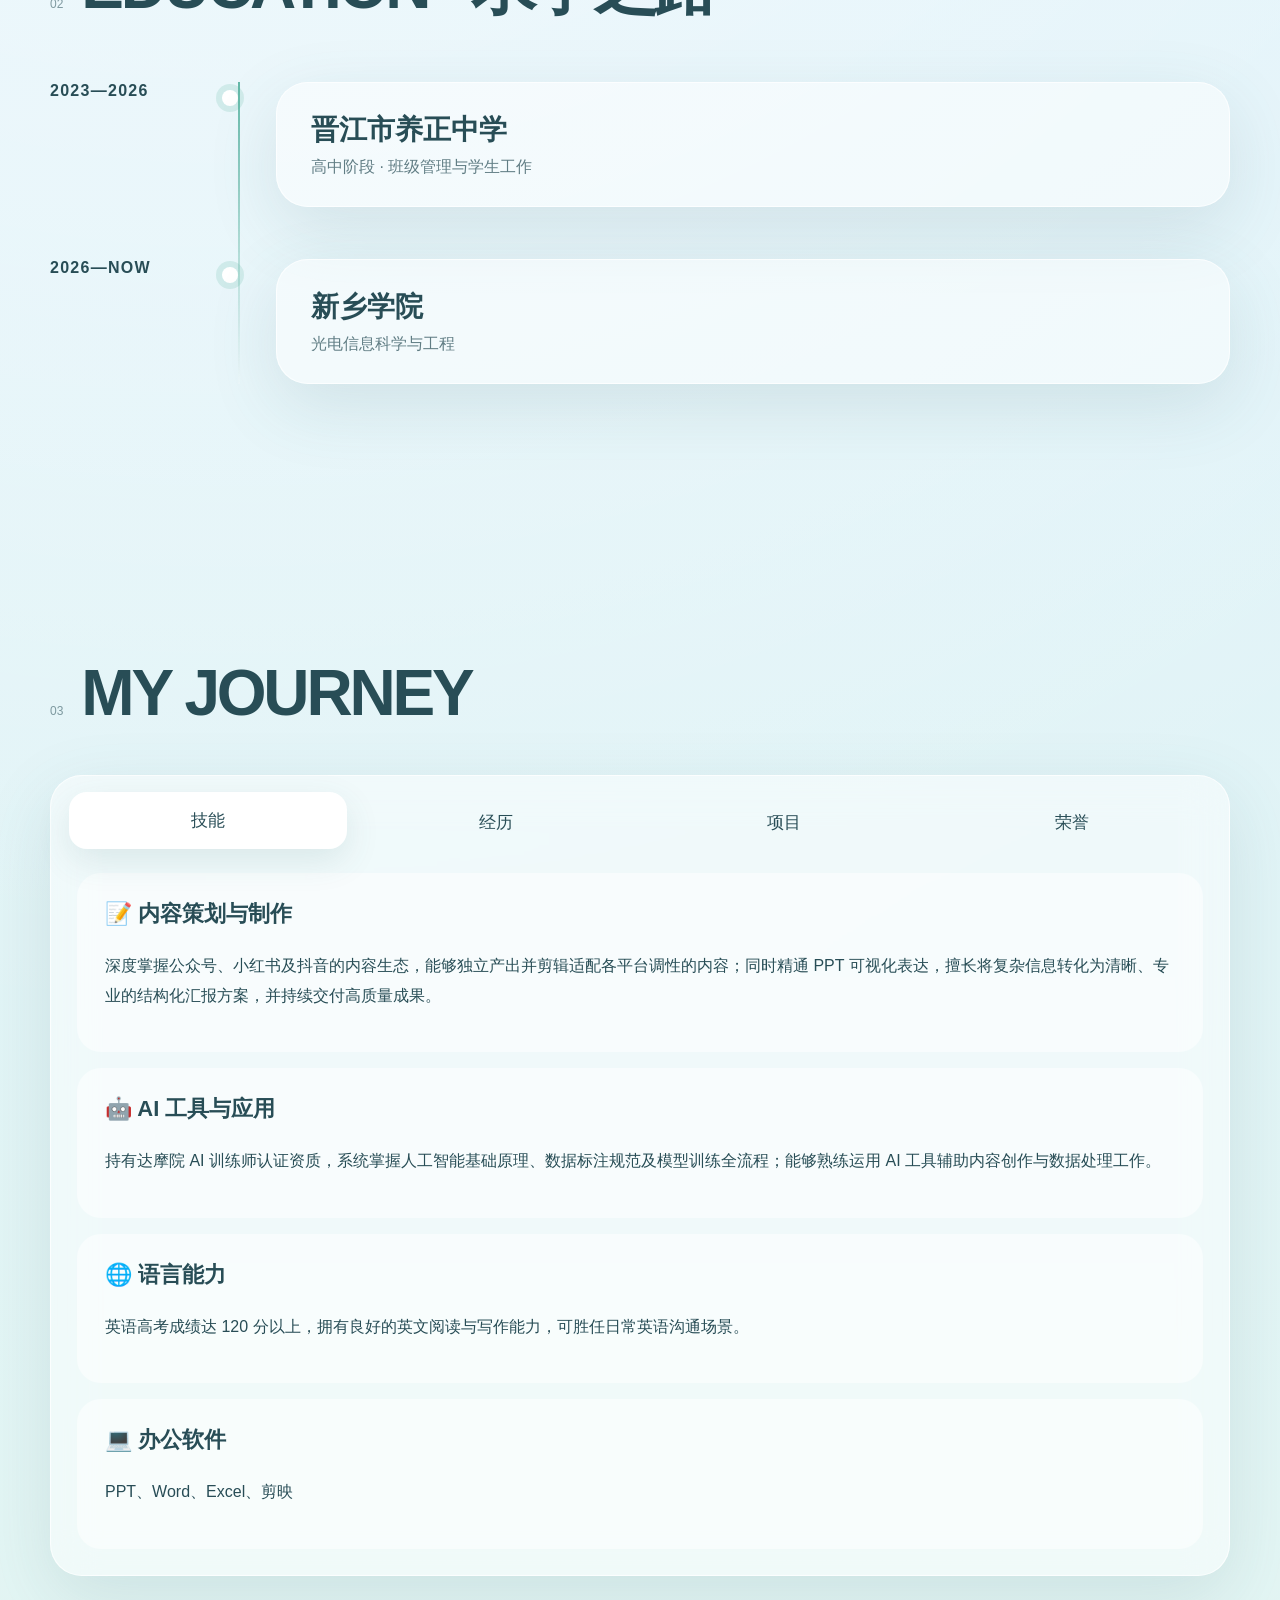
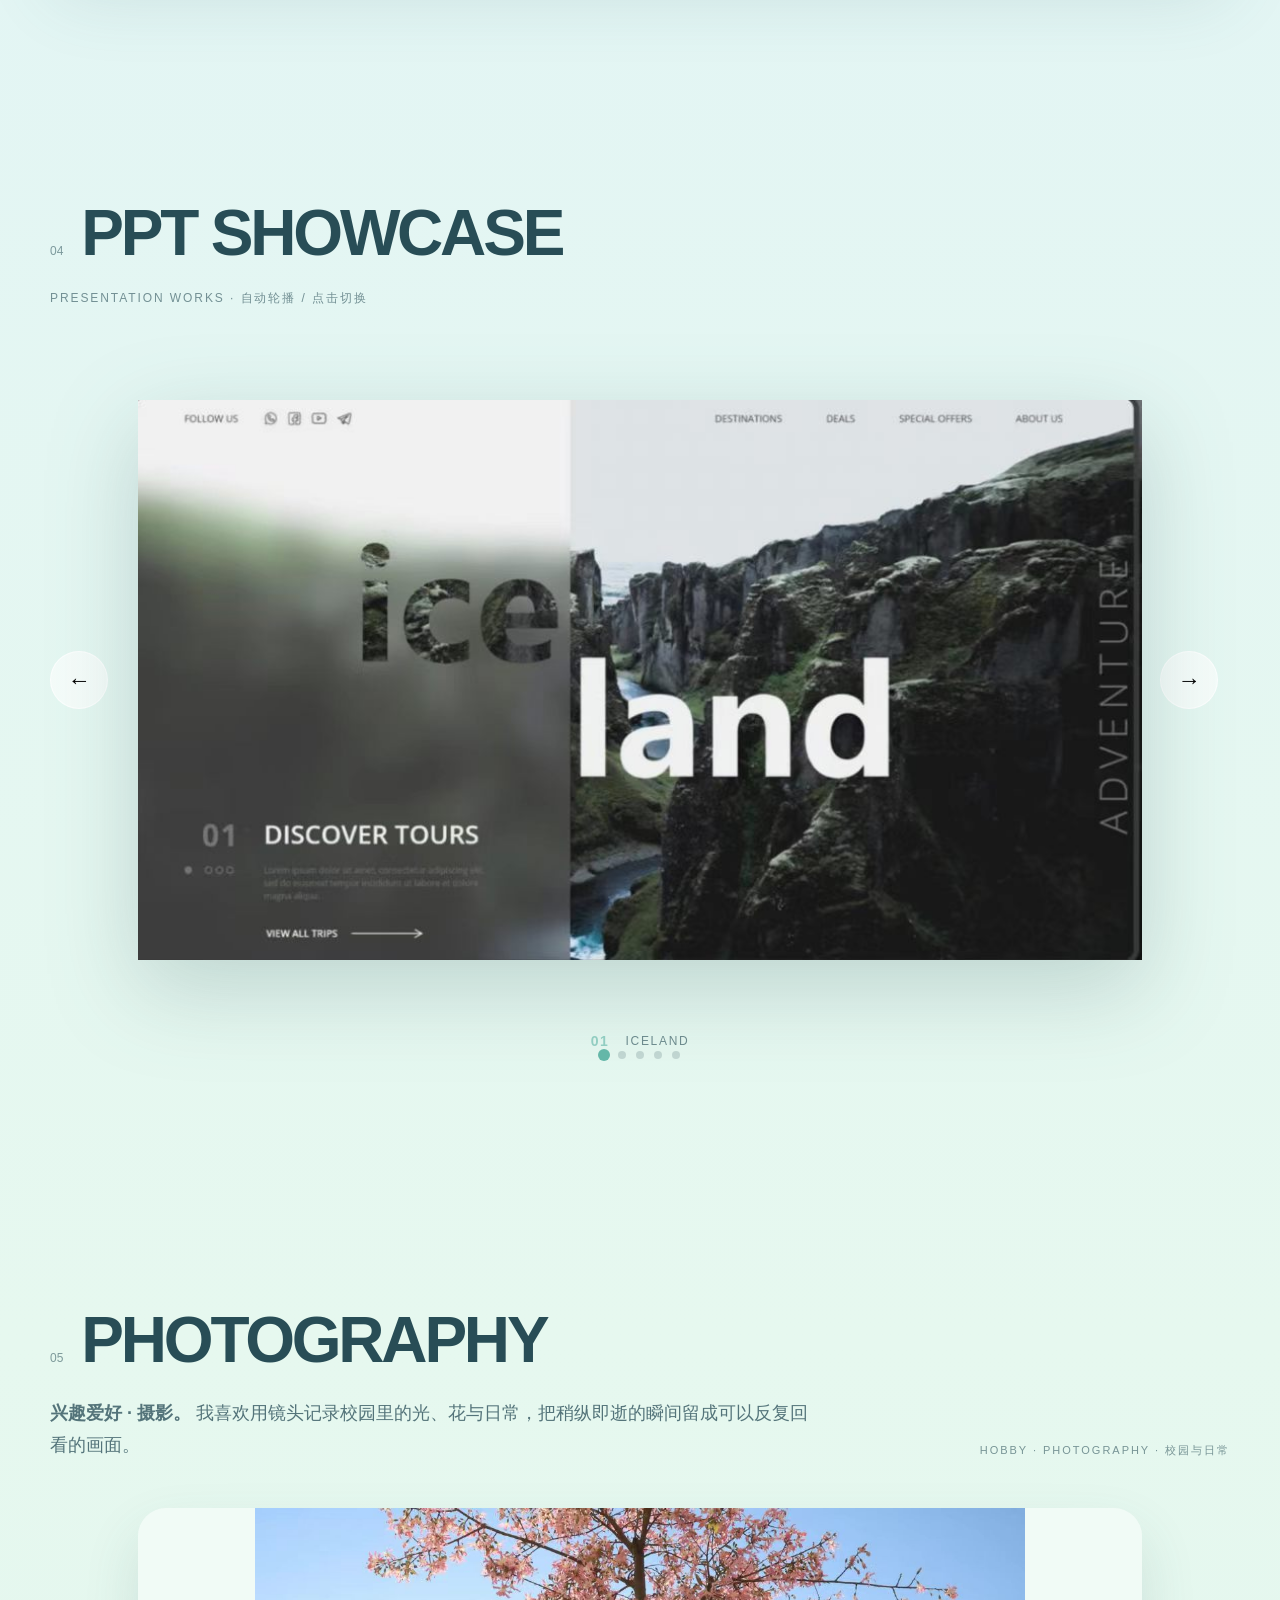
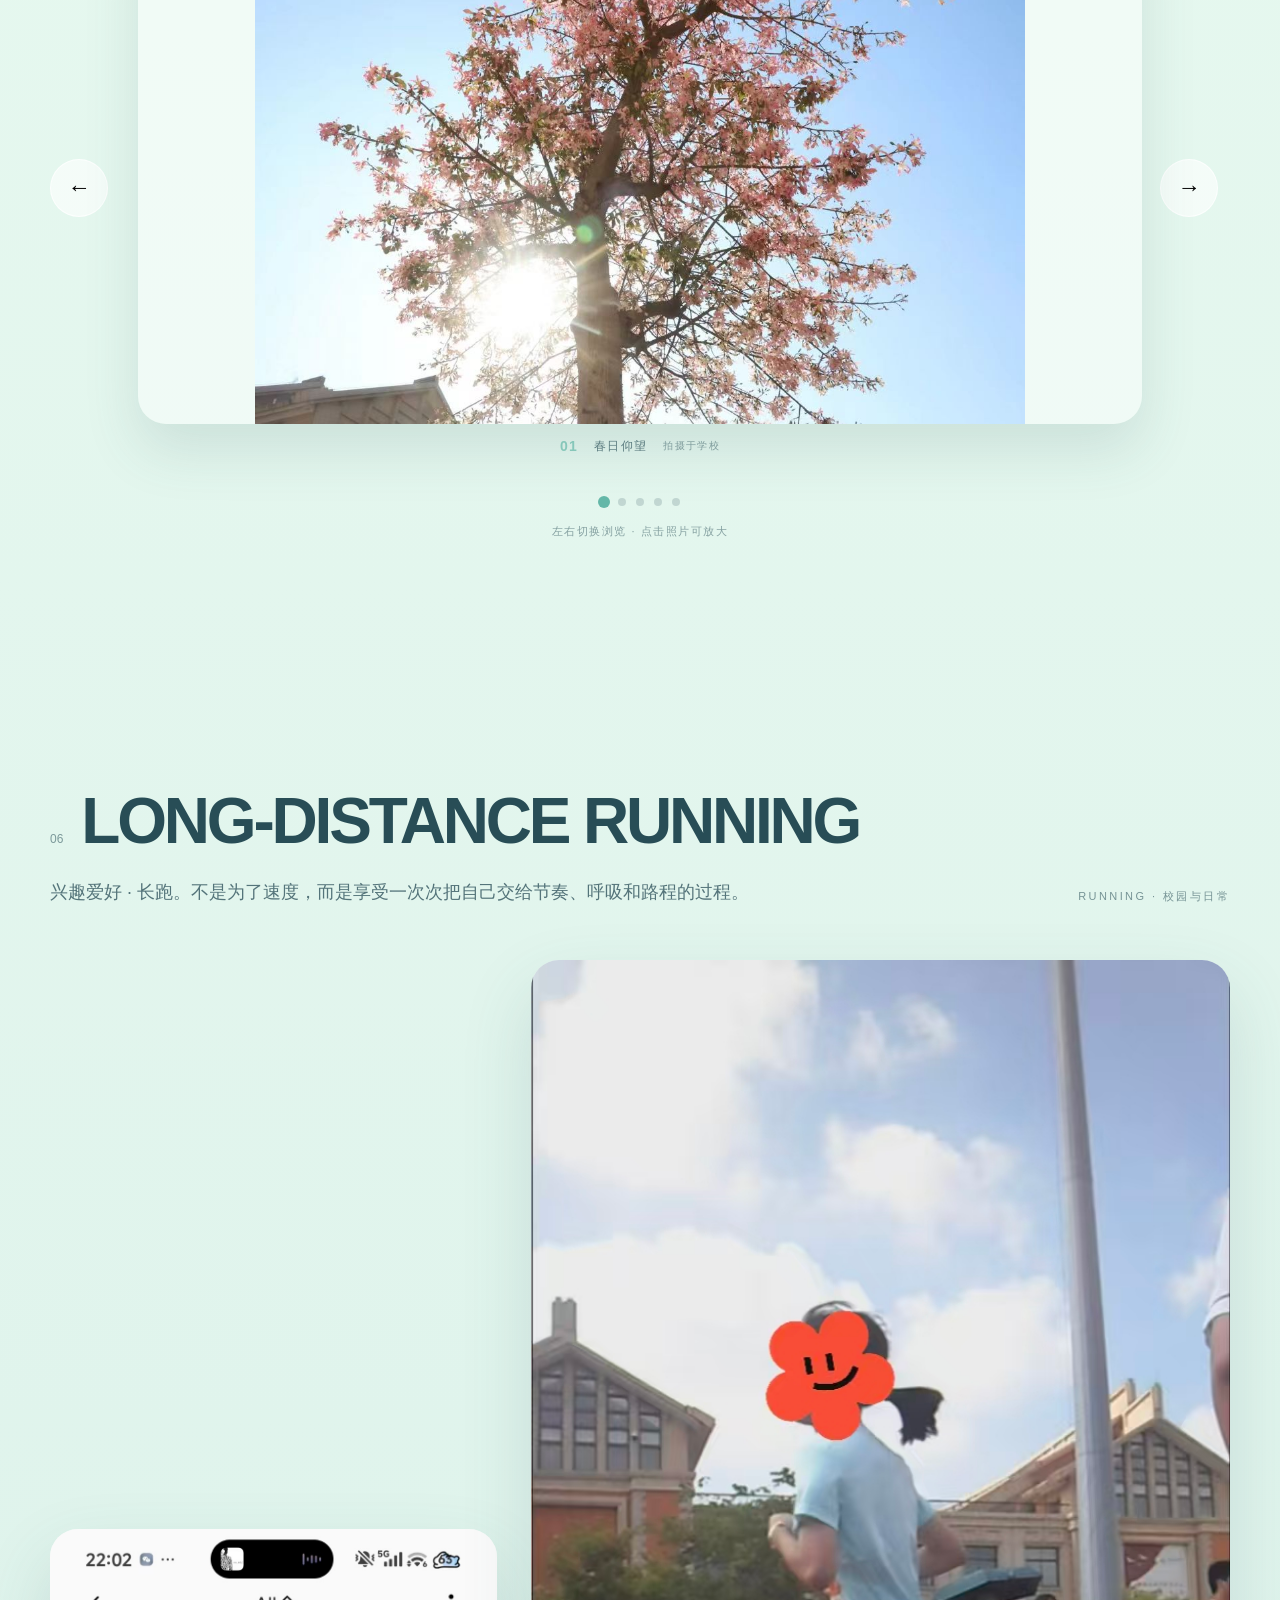
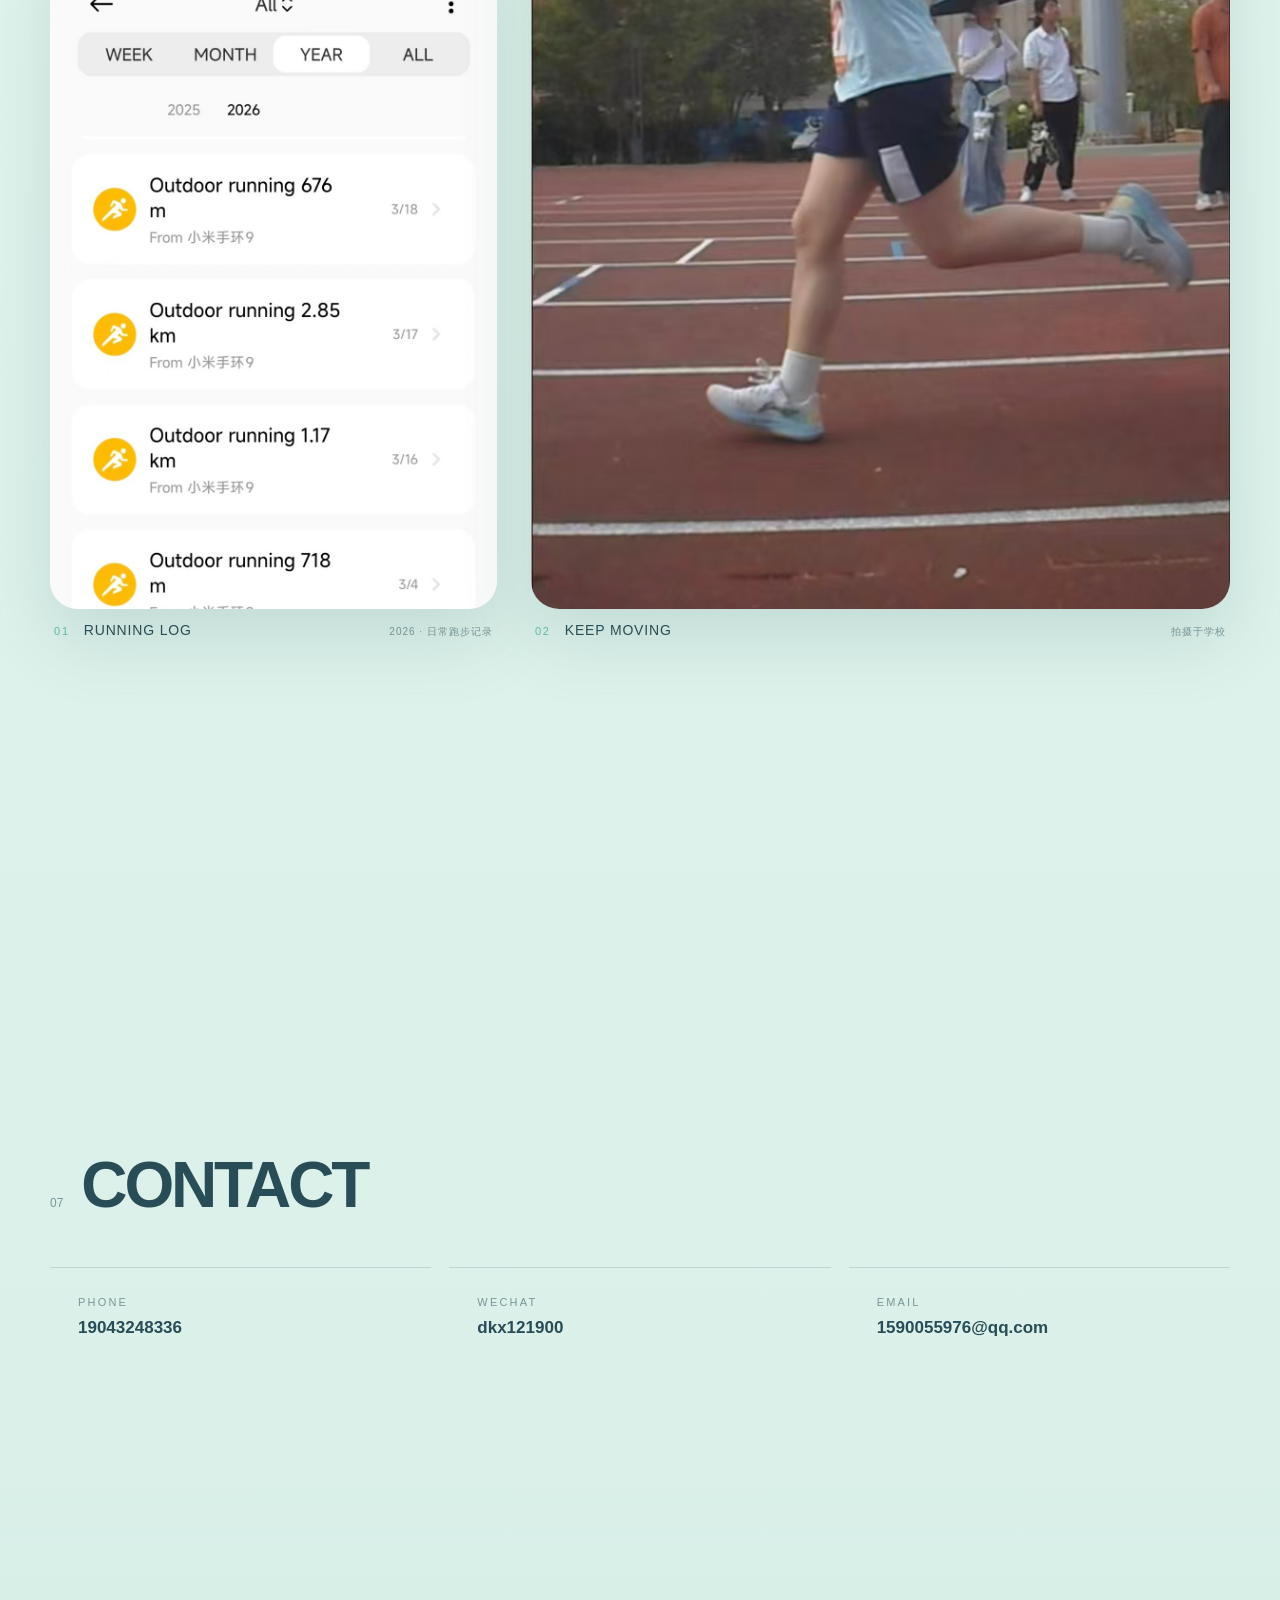
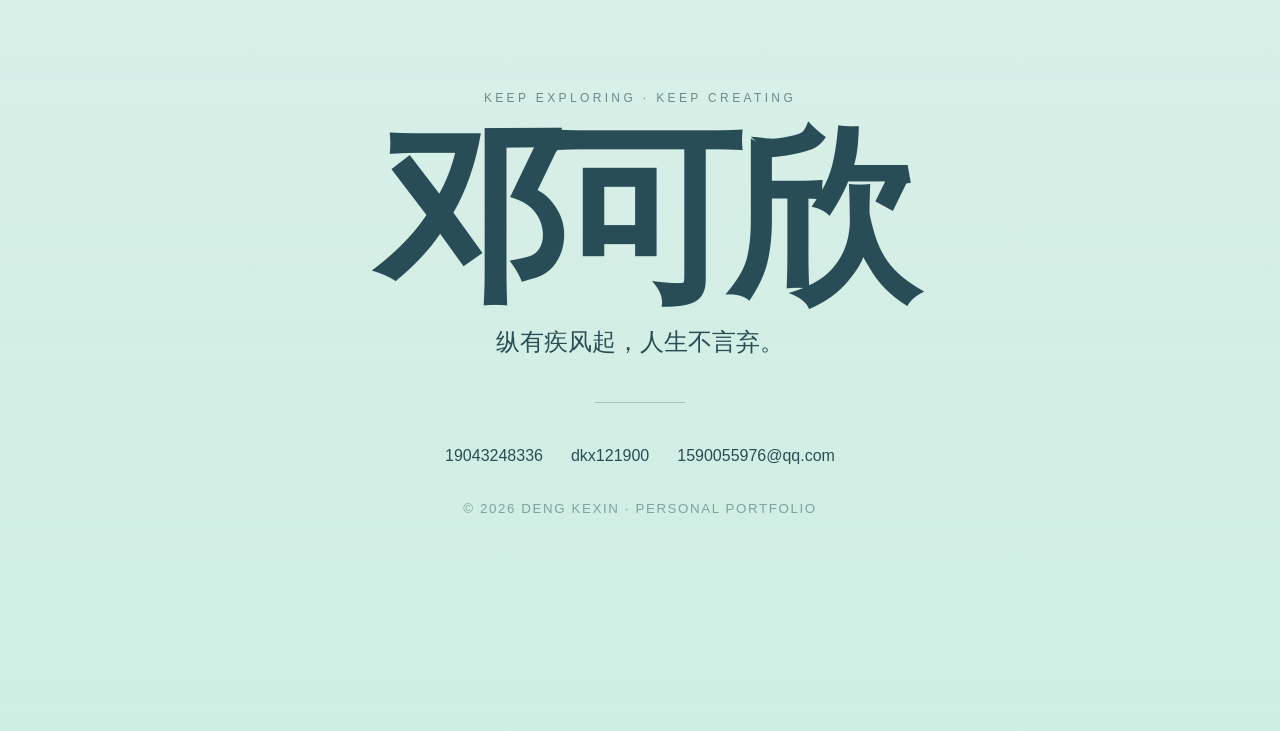
==== commit e4e9b7a6: "Add files via upload" ====
--- a/index.html
+++ b/index.html
@@ -9,6 +9,14 @@
 </head>
 <body>
 <canvas id="dandelion"></canvas>
+<div id="introOverlay" class="intro-overlay" aria-hidden="false">
+  <div class="intro-copy">
+    <div class="intro-kicker">DANDELION · WELCOME</div>
+    <div class="intro-name">邓可欣</div>
+    <p>愿每一次出发，都像蒲公英一样轻盈而坚定。</p>
+  </div>
+  <button id="introEnter" class="intro-enter" type="button">ENTER · 进入</button>
+</div>
 
 <header class="hero">
   <div class="hero-wrap">
@@ -154,38 +162,39 @@
 <section class="section photography-section">
   <div class="photo-intro">
     <div class="section-title photo-title"><span>05</span><h2>PHOTOGRAPHY</h2></div>
-    <p>一些被光留下来的校园片段。</p>
-    <small>ALL PHOTOS · 拍摄于学校</small>
-  </div>
-
-  <div class="photo-grid">
-    <figure class="photo-card photo-wide reveal-photo" data-lightbox="assets/photo1.jpg">
-      <div class="photo-frame"><img src="assets/photo1.jpg" alt="校园摄影：花树与天空"></div>
-      <figcaption><span>01</span><p>春日仰望</p><small>拍摄于学校</small></figcaption>
-    </figure>
-
-    <figure class="photo-card photo-tall reveal-photo" data-lightbox="assets/photo2.jpg">
-      <div class="photo-frame"><img src="assets/photo2.jpg" alt="校园摄影：湖畔花树"></div>
-      <figcaption><span>02</span><p>湖畔花影</p><small>拍摄于学校</small></figcaption>
-    </figure>
-
-    <figure class="photo-card reveal-photo" data-lightbox="assets/photo3.jpg">
-      <div class="photo-frame"><img src="assets/photo3.jpg" alt="校园摄影：教学楼与花树"></div>
-      <figcaption><span>03</span><p>窗外一角</p><small>拍摄于学校</small></figcaption>
-    </figure>
-
-    <figure class="photo-card photo-tall reveal-photo" data-lightbox="assets/photo4.jpg">
-      <div class="photo-frame"><img src="assets/photo4.jpg" alt="校园摄影：钟楼"></div>
-      <figcaption><span>04</span><p>钟楼与花</p><small>拍摄于学校</small></figcaption>
-    </figure>
-
-    <figure class="photo-card photo-wide reveal-photo" data-lightbox="assets/photo5.jpg">
-      <div class="photo-frame"><img src="assets/photo5.jpg" alt="校园摄影：水面倒影"></div>
-      <figcaption><span>05</span><p>雨后倒影</p><small>拍摄于学校</small></figcaption>
-    </figure>
-  </div>
-</section>
-
+    <p><b>兴趣爱好 · 摄影。</b> 我喜欢用镜头记录校园里的光、花与日常，把稍纵即逝的瞬间留成可以反复回看的画面。</p>
+    <small>HOBBY · PHOTOGRAPHY · 校园与日常</small>
+  </div>
+
+  <div class="photo-stage">
+    <button id="photoPrev" class="nav photo-nav" aria-label="上一张摄影作品">←</button>
+    <div class="photo-slides">
+      <figure class="photo-slide active" data-lightbox="assets/photo1.jpg">
+        <div class="photo-frame"><img src="assets/photo1.jpg" alt="校园摄影：花树与天空"></div>
+        <figcaption><b>01</b><span>春日仰望</span><small>拍摄于学校</small></figcaption>
+      </figure>
+      <figure class="photo-slide" data-lightbox="assets/photo2.jpg">
+        <div class="photo-frame"><img src="assets/photo2.jpg" alt="校园摄影：湖畔花树"></div>
+        <figcaption><b>02</b><span>湖畔花影</span><small>拍摄于学校</small></figcaption>
+      </figure>
+      <figure class="photo-slide" data-lightbox="assets/photo3.jpg">
+        <div class="photo-frame"><img src="assets/photo3.jpg" alt="校园摄影：教学楼与花树"></div>
+        <figcaption><b>03</b><span>窗外一角</span><small>拍摄于学校</small></figcaption>
+      </figure>
+      <figure class="photo-slide" data-lightbox="assets/photo4.jpg">
+        <div class="photo-frame"><img src="assets/photo4.jpg" alt="校园摄影：钟楼"></div>
+        <figcaption><b>04</b><span>钟楼与花</span><small>拍摄于学校</small></figcaption>
+      </figure>
+      <figure class="photo-slide" data-lightbox="assets/photo5.jpg">
+        <div class="photo-frame"><img src="assets/photo5.jpg" alt="校园摄影：水面倒影"></div>
+        <figcaption><b>05</b><span>雨后倒影</span><small>拍摄于学校</small></figcaption>
+      </figure>
+    </div>
+    <button id="photoNext" class="nav photo-nav" aria-label="下一张摄影作品">→</button>
+  </div>
+  <div id="photoDots" class="dots photo-dots"></div>
+  <p class="photo-hint">左右切换浏览 · 点击照片可放大</p>
+</section>
 
 <section class="section running-section">
   <div class="running-intro">
--- a/style.css
+++ b/style.css
@@ -18,7 +18,31 @@
     linear-gradient(180deg,#dcefff 0%,#e6f8ef 52%,#d7eee8 100%);
   overflow-x:hidden;
 }
-#dandelion{position:fixed;inset:0;z-index:0;pointer-events:none}
+#dandelion{position:fixed;inset:0;z-index:0;pointer-events:none;transition:opacity .8s ease}
+.intro-overlay{
+  position:fixed;inset:0;z-index:40;
+  display:flex;flex-direction:column;align-items:center;justify-content:center;
+  gap:42px;text-align:center;padding:28px;
+  background:linear-gradient(180deg,rgba(220,239,255,.94),rgba(226,248,239,.92));
+  backdrop-filter:blur(5px);
+  transition:opacity .9s ease,visibility .9s ease;
+}
+.intro-overlay.is-leaving{opacity:0;visibility:hidden}
+.intro-copy{animation:introRise 1.2s cubic-bezier(.2,.8,.2,1) both}
+.intro-kicker{font-size:11px;letter-spacing:.32em;opacity:.55}
+.intro-name{font-size:clamp(72px,13vw,160px);line-height:.9;font-weight:800;letter-spacing:-.07em;margin:22px 0 18px}
+.intro-copy p{margin:0;font-size:15px;letter-spacing:.08em;opacity:.68}
+.intro-enter{
+  position:relative;z-index:42;border:1px solid rgba(40,77,86,.18);
+  border-radius:999px;padding:13px 22px;background:rgba(255,255,255,.55);
+  color:var(--ink);font:inherit;font-size:11px;letter-spacing:.16em;cursor:pointer;
+  transition:.3s;animation:introRise 1.2s .35s cubic-bezier(.2,.8,.2,1) both;
+}
+.intro-enter:hover{background:#fff;transform:translateY(-2px)}
+body.intro-active{overflow:hidden}
+body.intro-active #dandelion{z-index:41}
+@keyframes introRise{from{opacity:0;transform:translateY(24px)}to{opacity:1;transform:none}}
+
 .hero,main,.ending{position:relative;z-index:1}
 .hero{
   min-height:100vh;
@@ -194,13 +218,15 @@
   grid-template-columns:1fr auto;
   gap:20px 40px;
   align-items:end;
-  margin-bottom:54px;
+  margin-bottom:46px;
 }
 .photo-intro .section-title{margin-bottom:0}
 .photo-intro p{
   grid-column:1;
   margin:0;
+  max-width:760px;
   font-size:18px;
+  line-height:1.8;
   color:var(--ink-soft);
 }
 .photo-intro small{
@@ -208,70 +234,63 @@
   grid-row:1/3;
   align-self:end;
   font-size:11px;
-  letter-spacing:.22em;
+  letter-spacing:.18em;
   opacity:.58;
   padding-bottom:4px;
 }
-.photo-grid{
-  display:grid;
-  grid-template-columns:repeat(12,1fr);
-  gap:28px;
-  align-items:start;
-}
-.photo-card{
-  margin:0;
+.photo-stage{
+  display:grid;
+  grid-template-columns:70px 1fr 70px;
+  gap:18px;
+  align-items:center;
+}
+.photo-slides{
+  position:relative;
+  height:min(50vw,560px);
+  min-height:390px;
+  perspective:1200px;
+}
+.photo-slide{
+  position:absolute;
+  inset:0;
+  margin:0;
+  opacity:0;
+  transform:translateX(90px) rotateY(-7deg) scale(.94);
+  transition:.8s cubic-bezier(.2,.8,.2,1);
+  pointer-events:none;
   cursor:zoom-in;
-  position:relative;
-}
-.photo-card:nth-child(1){grid-column:1/8}
-.photo-card:nth-child(2){grid-column:8/13;margin-top:120px}
-.photo-card:nth-child(3){grid-column:1/6;margin-top:20px}
-.photo-card:nth-child(4){grid-column:6/11;margin-top:120px}
-.photo-card:nth-child(5){grid-column:3/13;margin-top:10px}
+}
+.photo-slide.active{opacity:1;transform:none;pointer-events:auto}
 .photo-frame{
+  width:100%;
+  height:calc(100% - 44px);
   overflow:hidden;
-  border-radius:26px;
+  border-radius:28px;
   background:rgba(255,255,255,.45);
   box-shadow:0 26px 55px rgba(57,100,102,.14);
 }
 .photo-frame img{
   width:100%;
+  height:100%;
+  object-fit:contain;
   display:block;
-  transition:transform .9s cubic-bezier(.2,.8,.2,1), filter .5s ease;
-}
-.photo-card:hover .photo-frame img{transform:scale(1.035)}
-.photo-card figcaption{
-  display:grid;
-  grid-template-columns:auto 1fr auto;
-  gap:14px;
-  align-items:baseline;
-  margin-top:12px;
-  padding:0 4px;
-}
-.photo-card figcaption span{
-  color:var(--accent);
-  font-size:11px;
-  letter-spacing:.16em;
-}
-.photo-card figcaption p{
-  margin:0;
-  font-size:14px;
-  letter-spacing:.04em;
-}
-.photo-card figcaption small{
-  font-size:10px;
-  letter-spacing:.12em;
-  opacity:.55;
-}
-.reveal-photo{
-  opacity:0;
-  transform:translateY(55px) scale(.985);
-}
-.reveal-photo.visible{
-  opacity:1;
-  transform:none;
-  transition:1s cubic-bezier(.2,.8,.2,1);
-}
+  transition:transform .8s cubic-bezier(.2,.8,.2,1);
+}
+.photo-slide:hover .photo-frame img{transform:scale(1.018)}
+.photo-slide figcaption{
+  display:flex;
+  justify-content:center;
+  align-items:center;
+  gap:16px;
+  margin-top:14px;
+  font-size:12px;
+  letter-spacing:.11em;
+  opacity:.7;
+}
+.photo-slide figcaption b{color:var(--accent);font-size:14px}
+.photo-slide figcaption small{font-size:10px;opacity:.72}
+.photo-dots{margin-top:24px}
+.photo-hint{text-align:center;margin:14px 0 0;font-size:11px;letter-spacing:.14em;opacity:.5}
 
 /* Lightbox */
 .lightbox{
@@ -358,10 +377,13 @@
   .slides{height:66vw}
   .photo-intro{grid-template-columns:1fr}
   .photo-intro small{grid-column:1;grid-row:auto}
-  .photo-grid{display:block}
-  .photo-card,.photo-card:nth-child(n){
-    width:100%;margin:0 0 42px;
-  }
+  .photo-stage{grid-template-columns:1fr;position:relative}
+  .photo-nav{position:absolute;z-index:3;top:38%;width:50px;height:50px}
+  #photoPrev{left:12px}
+  #photoNext{right:12px}
+  .photo-slides{height:72vw;min-height:340px}
+  .photo-frame{height:calc(100% - 58px)}
+  .photo-slide figcaption{flex-wrap:wrap;gap:8px 12px}
   .contact-grid{grid-template-columns:1fr}
   .section{padding:82px 0}
   .lightbox{padding:18px}
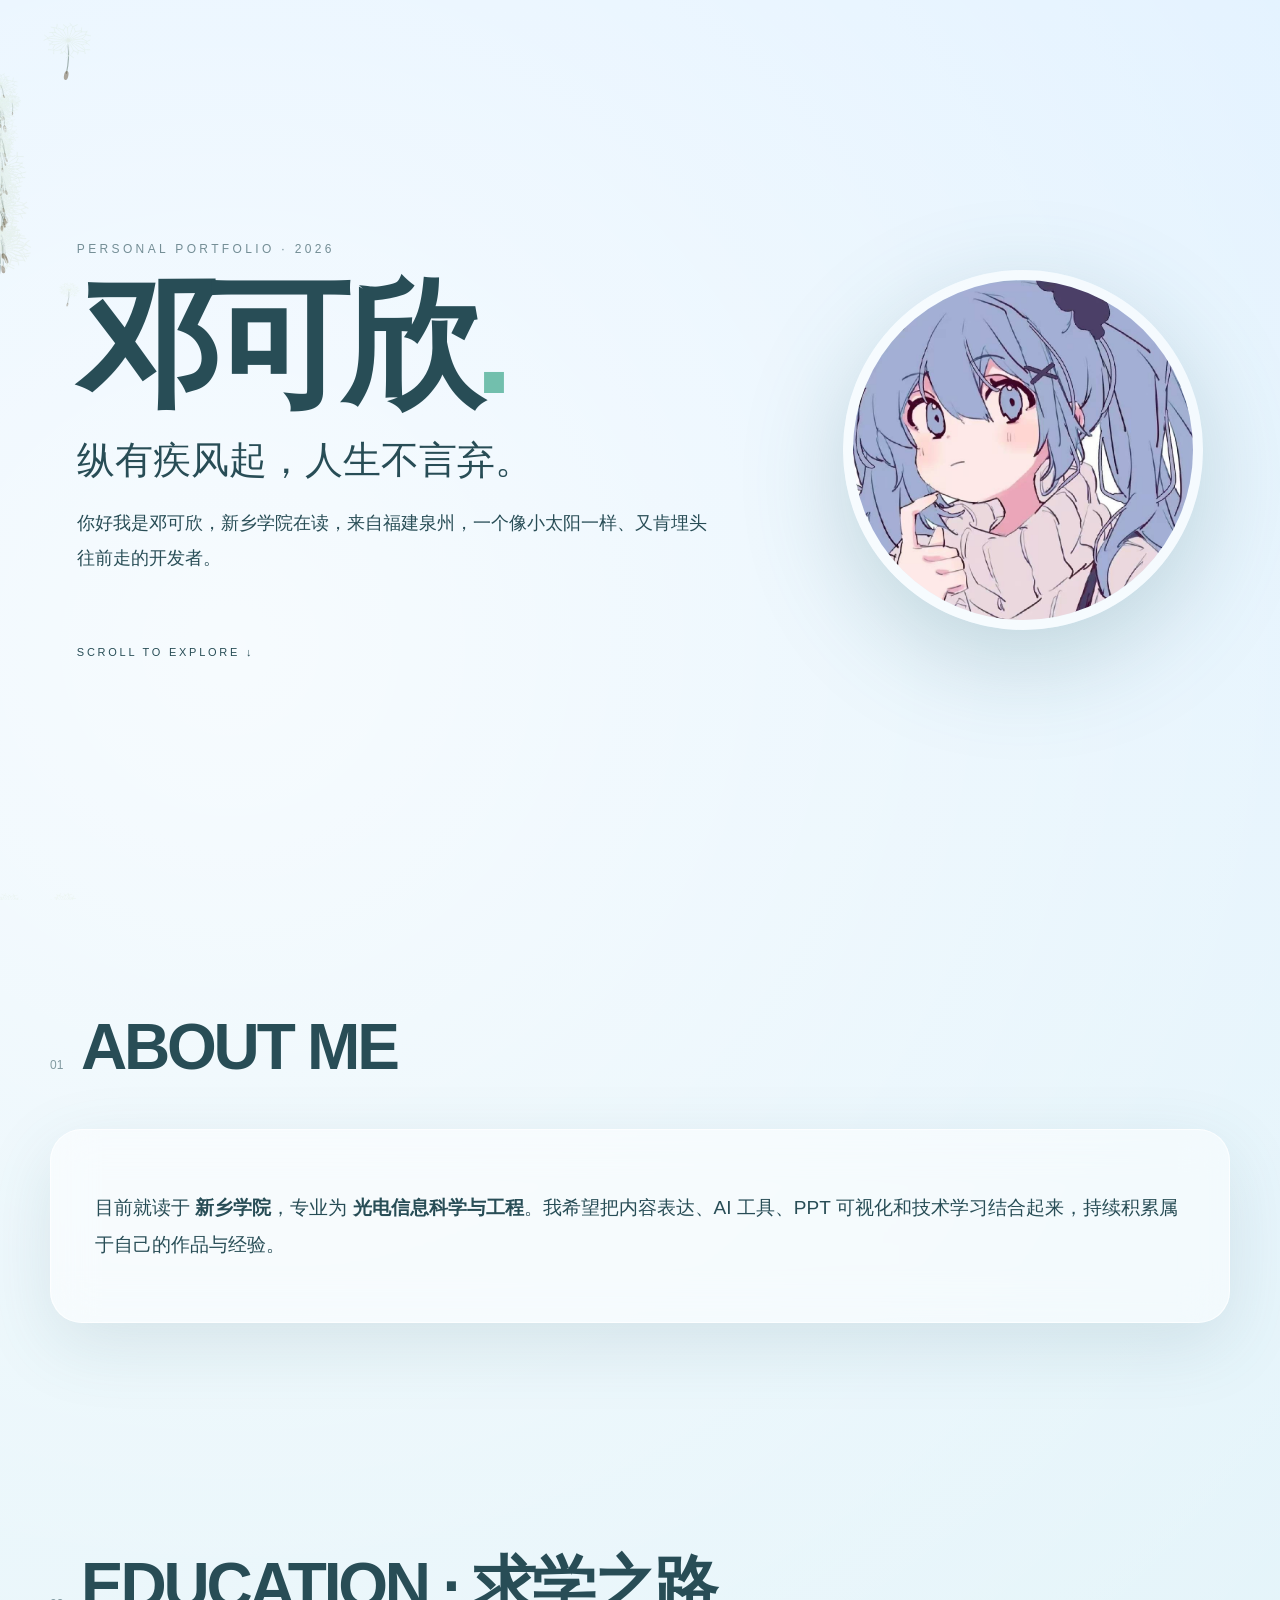
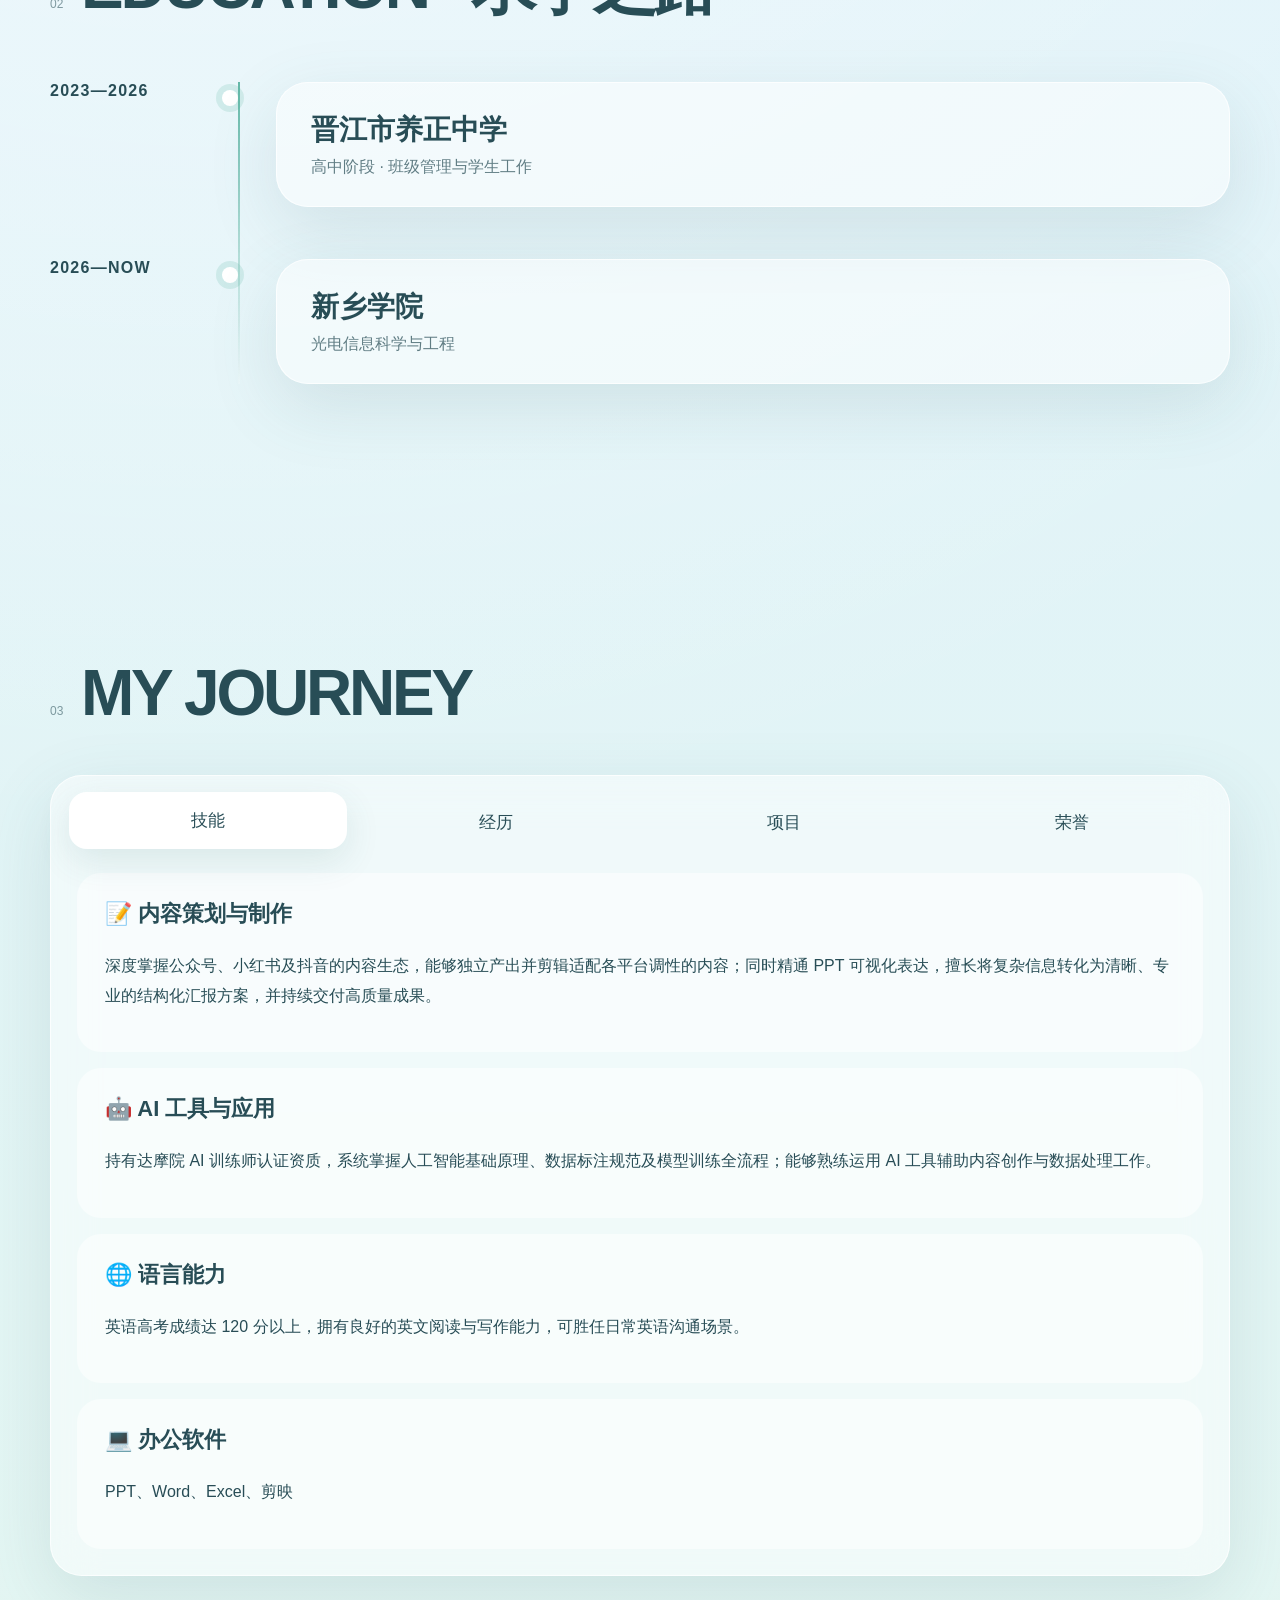
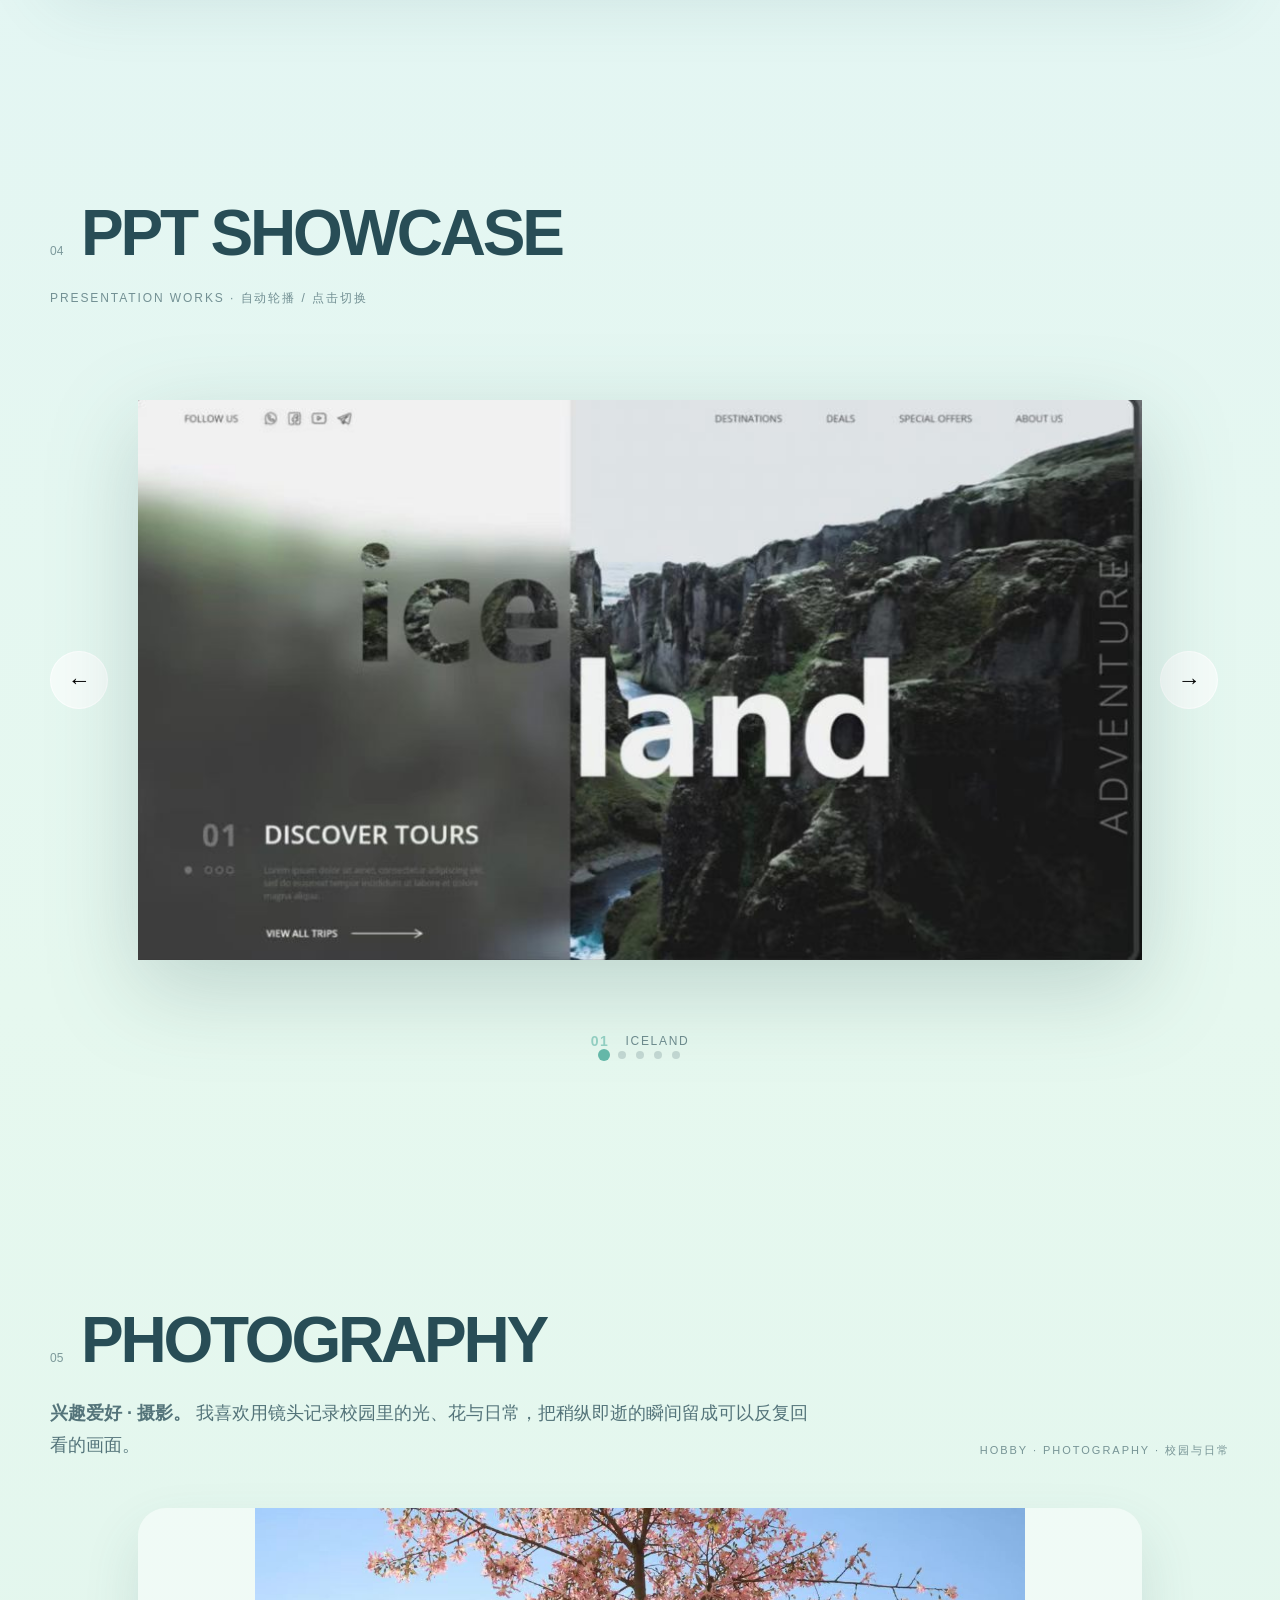
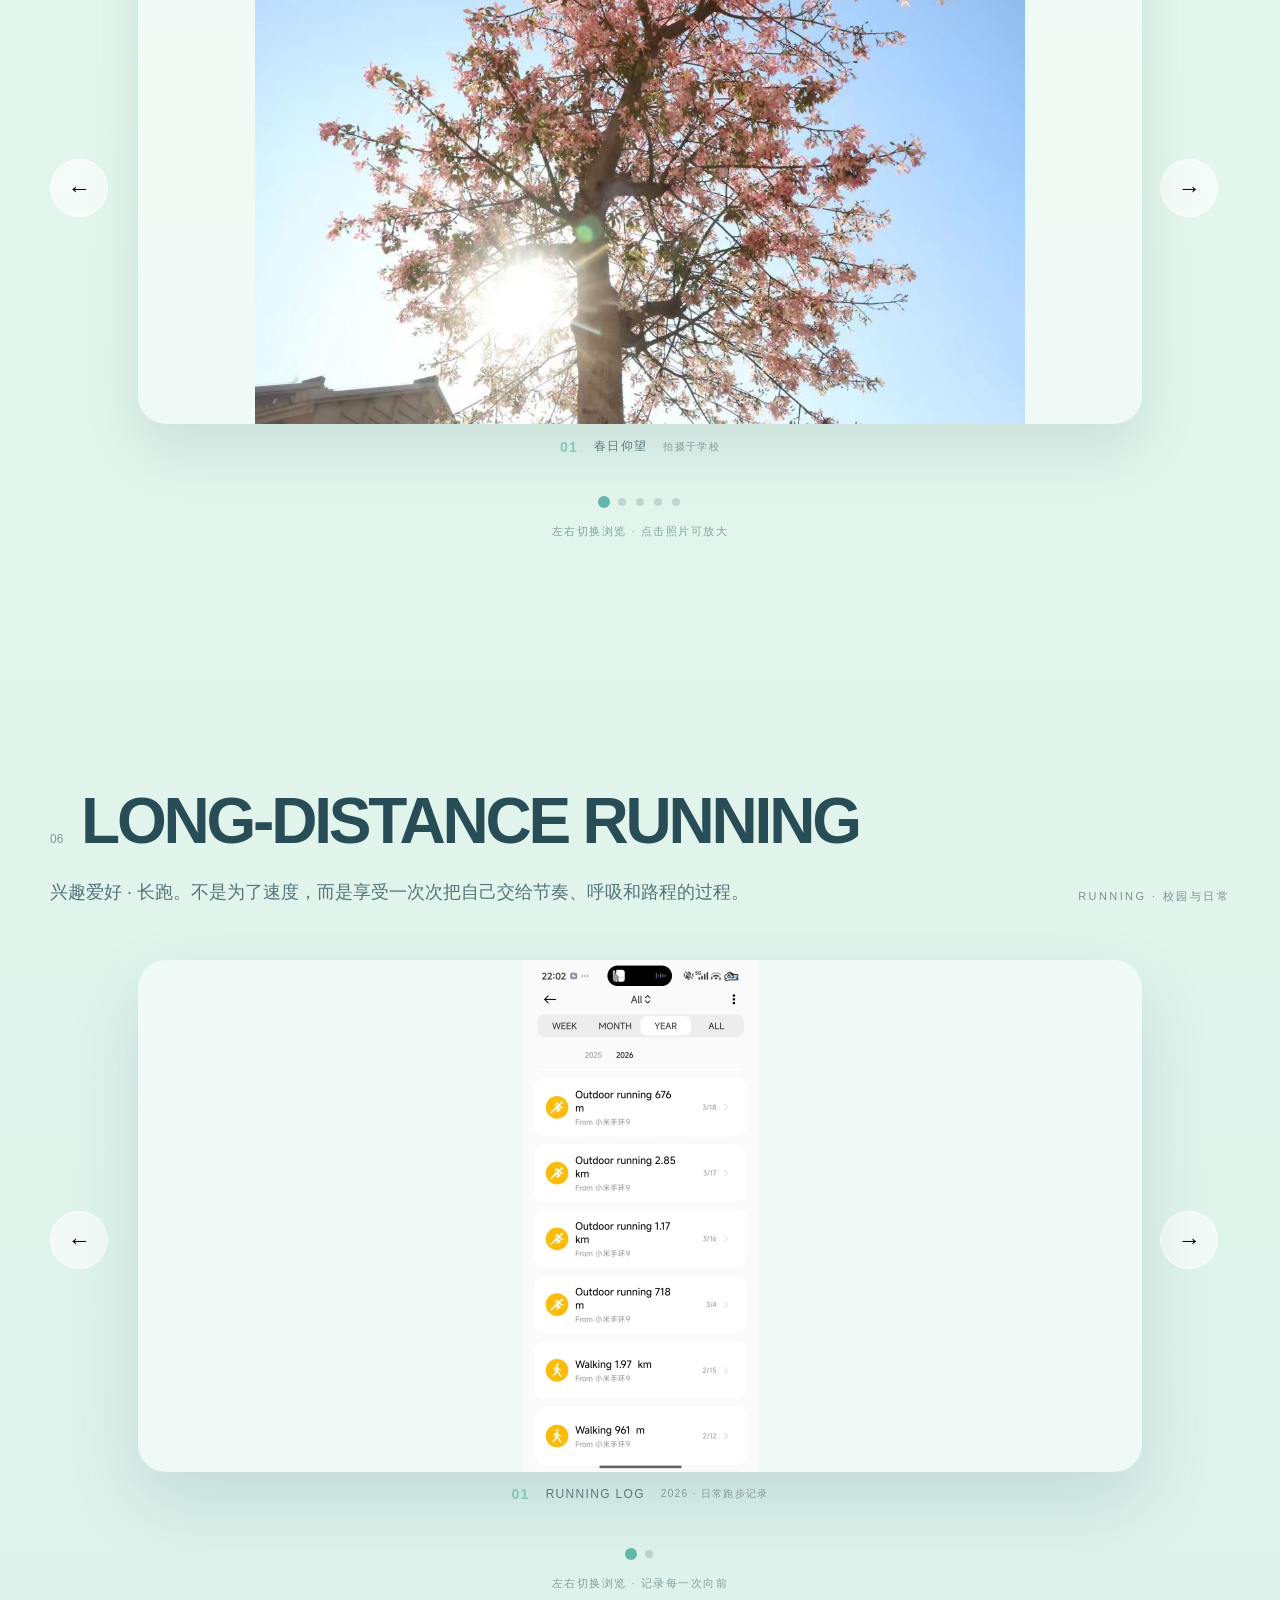
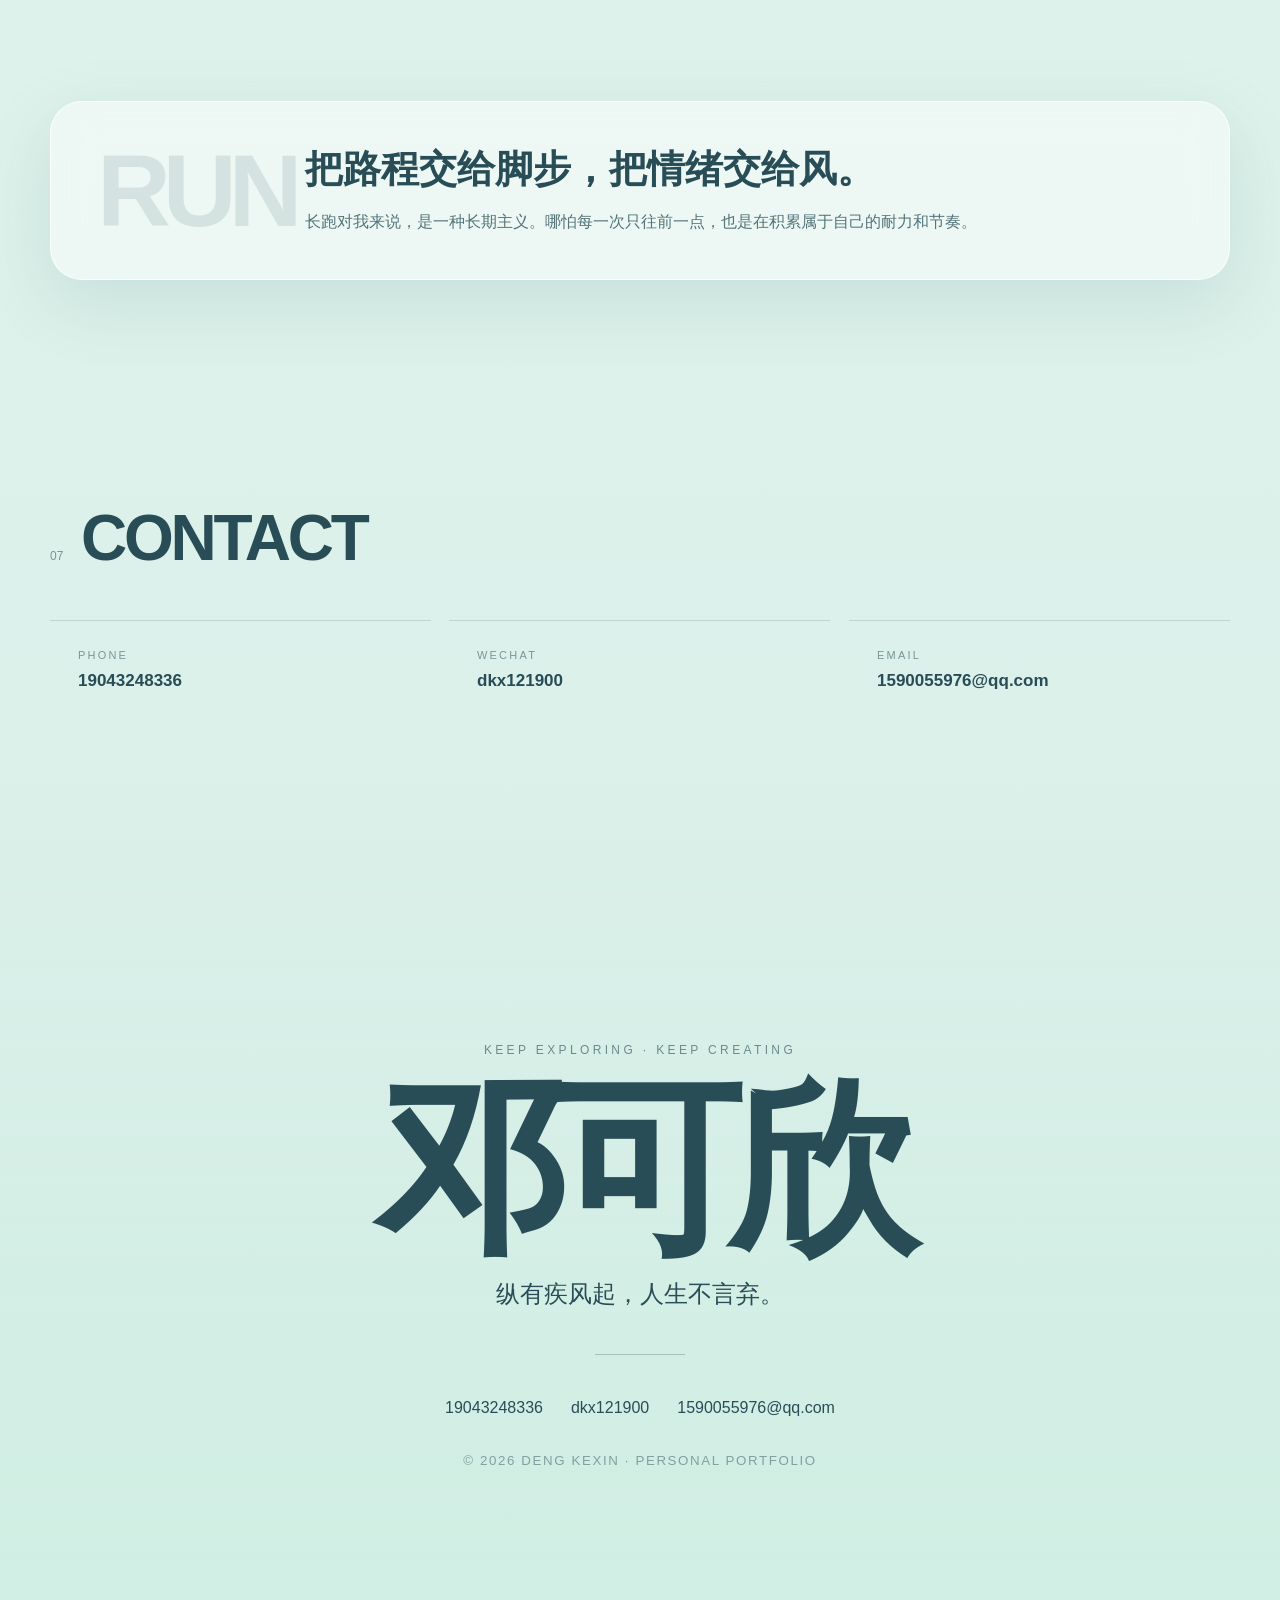
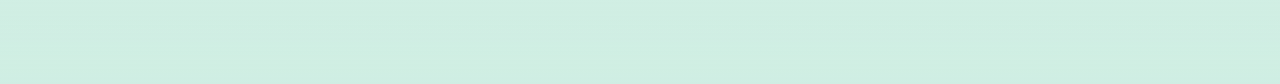
==== commit b3057d08: "Add files via upload" ====
--- a/index.html
+++ b/index.html
@@ -9,14 +9,6 @@
 </head>
 <body>
 <canvas id="dandelion"></canvas>
-<div id="introOverlay" class="intro-overlay" aria-hidden="false">
-  <div class="intro-copy">
-    <div class="intro-kicker">DANDELION · WELCOME</div>
-    <div class="intro-name">邓可欣</div>
-    <p>愿每一次出发，都像蒲公英一样轻盈而坚定。</p>
-  </div>
-  <button id="introEnter" class="intro-enter" type="button">ENTER · 进入</button>
-</div>
 
 <header class="hero">
   <div class="hero-wrap">
@@ -203,31 +195,24 @@
     <small>RUNNING · 校园与日常</small>
   </div>
 
-  <div class="running-grid">
-    <figure class="run-card reveal-run">
-      <div class="run-frame phone-shot">
-        <img src="assets/run1.jpg" alt="跑步记录截图">
-      </div>
-      <figcaption>
-        <span>01</span>
-        <p>RUNNING LOG</p>
-        <small>2026 · 日常跑步记录</small>
-      </figcaption>
-    </figure>
-
-    <figure class="run-card run-card-large reveal-run">
-      <div class="run-frame">
-        <img src="assets/run2.jpg" alt="校园跑步照片">
-      </div>
-      <figcaption>
-        <span>02</span>
-        <p>KEEP MOVING</p>
-        <small>拍摄于学校</small>
-      </figcaption>
-    </figure>
-  </div>
-
-  <div class="run-quote glass reveal-run">
+  <div class="running-stage reveal-bouncy">
+    <button id="runPrev" class="nav run-nav" aria-label="上一张长跑图片">←</button>
+    <div class="running-slides">
+      <figure class="run-slide active">
+        <div class="run-frame phone-shot"><img src="assets/run1.jpg" alt="跑步记录截图"></div>
+        <figcaption><b>01</b><span>RUNNING LOG</span><small>2026 · 日常跑步记录</small></figcaption>
+      </figure>
+      <figure class="run-slide">
+        <div class="run-frame"><img src="assets/run2.jpg" alt="校园跑步照片"></div>
+        <figcaption><b>02</b><span>KEEP MOVING</span><small>拍摄于学校</small></figcaption>
+      </figure>
+    </div>
+    <button id="runNext" class="nav run-nav" aria-label="下一张长跑图片">→</button>
+  </div>
+  <div id="runDots" class="dots run-dots"></div>
+  <p class="run-hint">左右切换浏览 · 记录每一次向前</p>
+
+  <div class="run-quote glass reveal-bouncy">
     <div class="run-number">RUN</div>
     <div>
       <h3>把路程交给脚步，把情绪交给风。</h3>
--- a/style.css
+++ b/style.css
@@ -510,3 +510,102 @@
   .run-quote{grid-template-columns:1fr;margin-top:60px;padding:30px}
   .run-number{font-size:72px}
 }
+
+/* v9 · Dandelion hero + springy scroll motion + running carousel */
+#dandelion{
+  z-index:4;
+  opacity:1;
+  mix-blend-mode:multiply;
+  transition:opacity .45s ease;
+}
+.hero{overflow:hidden}
+.hero-wrap{position:relative;z-index:2}
+
+/* spring / jelly reveal */
+.reveal-bouncy{
+  opacity:0;
+  transform:translateY(44px) scale(.965);
+  transform-origin:center center;
+}
+.reveal-bouncy.is-bouncy{
+  animation:bouncyReveal .92s cubic-bezier(.16,.84,.32,1.18) both;
+}
+@keyframes bouncyReveal{
+  0%{opacity:0;transform:translateY(48px) scale(.955)}
+  62%{opacity:1;transform:translateY(-7px) scale(1.018)}
+  82%{transform:translateY(3px) scale(.994)}
+  100%{opacity:1;transform:none}
+}
+.section-title.is-bouncy h2,
+.contact-card.is-bouncy,
+.timeline-item.is-bouncy,
+.glass.is-bouncy{will-change:transform}
+.nav:active,.tab:active,.intro-enter:active{transform:scale(.9)}
+.nav,.tab,.contact-card,.glass{transition-timing-function:cubic-bezier(.2,.9,.3,1.25)}
+
+/* Running carousel now mirrors Photography */
+.running-grid{display:none}
+.running-stage{
+  display:grid;
+  grid-template-columns:70px 1fr 70px;
+  gap:18px;
+  align-items:center;
+}
+.running-slides{
+  position:relative;
+  height:min(50vw,560px);
+  min-height:390px;
+  perspective:1200px;
+}
+.run-slide{
+  position:absolute;
+  inset:0;
+  margin:0;
+  opacity:0;
+  transform:translateX(92px) rotateY(-7deg) scale(.94);
+  transition:.82s cubic-bezier(.18,.86,.28,1.12);
+  pointer-events:none;
+}
+.run-slide.active{opacity:1;transform:none;pointer-events:auto}
+.run-slide .run-frame{
+  width:100%;
+  height:calc(100% - 48px);
+  display:flex;
+  align-items:center;
+  justify-content:center;
+  overflow:hidden;
+}
+.run-slide .run-frame img{
+  width:100%;height:100%;object-fit:contain;display:block;
+}
+.run-slide .phone-shot img{object-fit:contain;object-position:center}
+.run-slide figcaption{
+  display:flex;
+  justify-content:center;
+  align-items:center;
+  gap:16px;
+  margin-top:14px;
+  font-size:12px;
+  letter-spacing:.11em;
+  opacity:.7;
+}
+.run-slide figcaption b{color:var(--accent);font-size:14px}
+.run-slide figcaption small{font-size:10px;opacity:.72}
+.run-dots{margin-top:24px}
+.run-hint{text-align:center;margin:14px 0 0;font-size:11px;letter-spacing:.14em;opacity:.5}
+
+@media(max-width:780px){
+  .running-stage{grid-template-columns:1fr;position:relative}
+  .run-nav{position:absolute;z-index:3;top:38%;width:50px;height:50px;margin-top:0}
+  #runPrev{left:12px}
+  #runNext{right:12px}
+  .running-slides{height:72vw;min-height:340px}
+  .run-slide .run-frame{height:calc(100% - 58px)}
+  .run-slide figcaption{flex-wrap:wrap;gap:8px 12px}
+}
+
+@media(prefers-reduced-motion:reduce){
+  #dandelion{display:none}
+  .reveal-bouncy{opacity:1;transform:none}
+  .reveal-bouncy.is-bouncy{animation:none}
+}
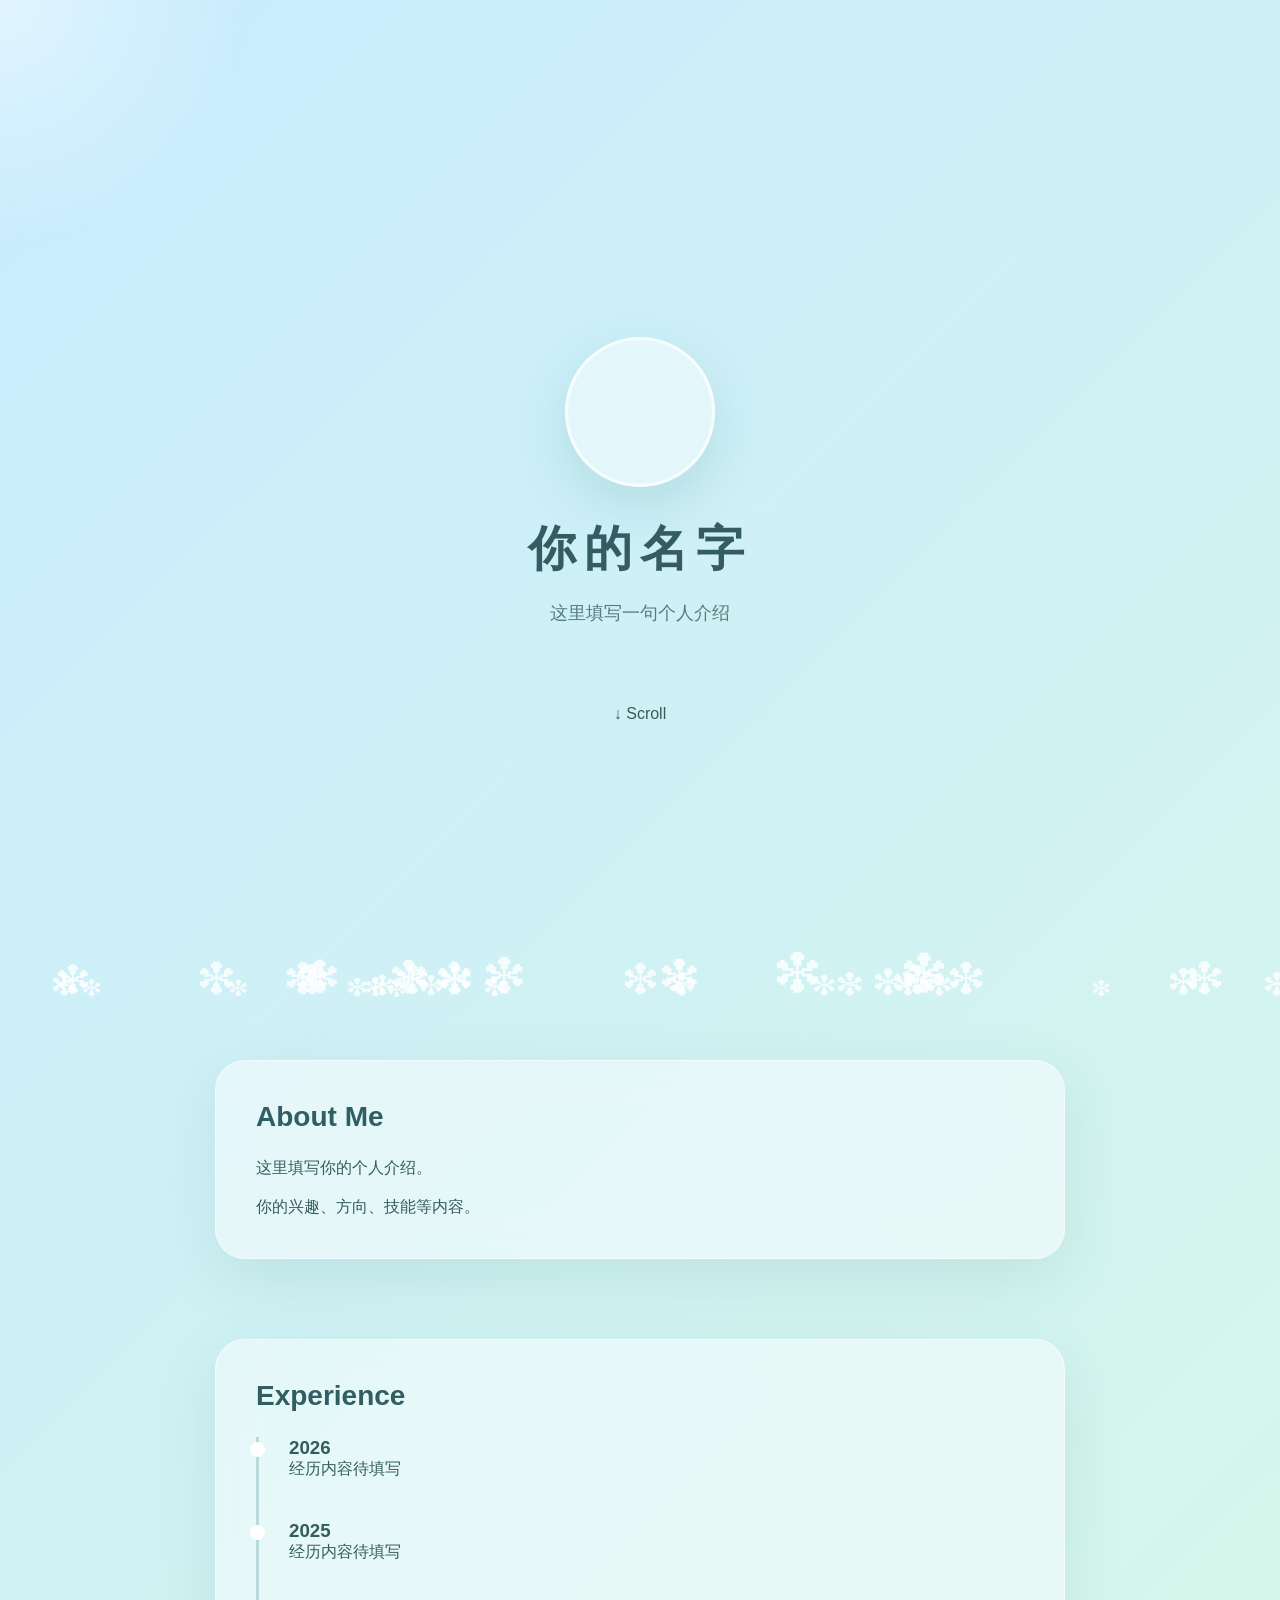
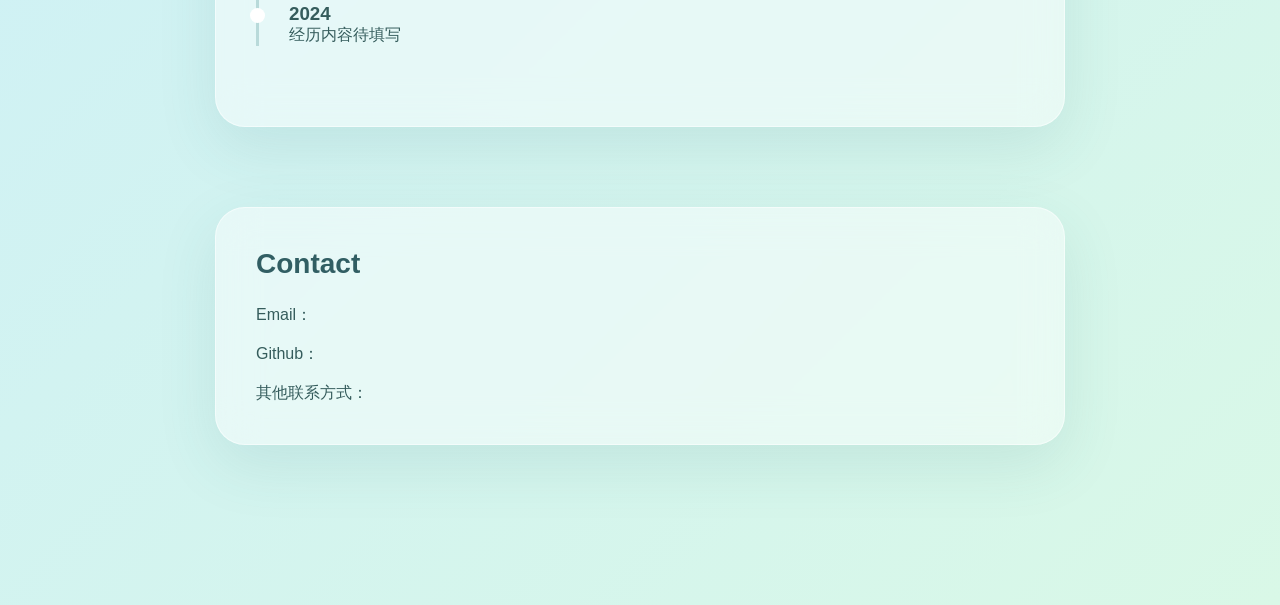
==== commit 6de9857f: "Add files via upload" ====
--- a/index.html
+++ b/index.html
@@ -1,257 +1,635 @@
-<!doctype html>
-<html lang="zh-CN">
-<head>
-<meta charset="utf-8">
-<meta name="viewport" content="width=device-width,initial-scale=1">
-<meta name="theme-color" content="#dff3ff">
-<title>邓可欣 · Personal Portfolio</title>
-<link rel="stylesheet" href="style.css">
-</head>
-<body>
-<canvas id="dandelion"></canvas>
-
-<header class="hero">
-  <div class="hero-wrap">
-    <div class="hero-copy">
-      <div class="kicker">PERSONAL PORTFOLIO · 2026</div>
-      <h1>邓可欣<span>.</span></h1>
-      <h2>纵有疾风起，人生不言弃。</h2>
-      <p>你好我是邓可欣，新乡学院在读，来自福建泉州，一个像小太阳一样、又肯埋头往前走的开发者。</p>
-      <div class="scroll-tip">SCROLL TO EXPLORE ↓</div>
-    </div>
-    <img src="assets/avatar.jpg" class="avatar" alt="邓可欣头像">
-  </div>
-</header>
-
-<main>
-<section class="section">
-  <div class="section-title"><span>01</span><h2>ABOUT ME</h2></div>
-  <div class="glass about">
-    <p>目前就读于 <b>新乡学院</b>，专业为 <b>光电信息科学与工程</b>。我希望把内容表达、AI 工具、PPT 可视化和技术学习结合起来，持续积累属于自己的作品与经验。</p>
-  </div>
-</section>
-
-<section class="section">
-  <div class="section-title"><span>02</span><h2>EDUCATION · 求学之路</h2></div>
-  <div class="timeline">
-    <div class="timeline-item">
-      <div class="year">2023—2026</div>
-      <div class="node"></div>
-      <div class="glass timeline-card">
-        <h3>晋江市养正中学</h3>
-        <p>高中阶段 · 班级管理与学生工作</p>
-      </div>
-    </div>
-    <div class="timeline-item">
-      <div class="year">2026—NOW</div>
-      <div class="node"></div>
-      <div class="glass timeline-card">
-        <h3>新乡学院</h3>
-        <p>光电信息科学与工程</p>
-      </div>
-    </div>
-  </div>
-</section>
-
-<section class="section">
-  <div class="section-title"><span>03</span><h2>MY JOURNEY</h2></div>
-  <div class="glass journey">
-    <div class="tabs">
-      <button class="tab active" data-target="skills">技能</button>
-      <button class="tab" data-target="experience">经历</button>
-      <button class="tab" data-target="project">项目</button>
-      <button class="tab" data-target="honor">荣誉</button>
-    </div>
-
-    <div id="skills" class="panel active">
-      <article>
-        <h3>📝 内容策划与制作</h3>
-        <p>深度掌握公众号、小红书及抖音的内容生态，能够独立产出并剪辑适配各平台调性的内容；同时精通 PPT 可视化表达，擅长将复杂信息转化为清晰、专业的结构化汇报方案，并持续交付高质量成果。</p>
-      </article>
-      <article>
-        <h3>🤖 AI 工具与应用</h3>
-        <p>持有达摩院 AI 训练师认证资质，系统掌握人工智能基础原理、数据标注规范及模型训练全流程；能够熟练运用 AI 工具辅助内容创作与数据处理工作。</p>
-      </article>
-      <article>
-        <h3>🌐 语言能力</h3>
-        <p>英语高考成绩达 120 分以上，拥有良好的英文阅读与写作能力，可胜任日常英语沟通场景。</p>
-      </article>
-      <article>
-        <h3>💻 办公软件</h3>
-        <p>PPT、Word、Excel、剪映</p>
-      </article>
-    </div>
-
-    <div id="experience" class="panel">
-      <article>
-        <h3>💼 班级管理与数据分析助理 · 晋江市养正中学（高中）</h3>
-        <div class="date">2023.09 – 2026.06</div>
-        <p>① 担任班长 / 数学课代表，协调班委团队并组织班会、学习活动 20+ 场，班级纪律与凝聚力显著提升，获“优秀学生干部”称号。</p>
-        <p>② 担任学生会心理社社长，开展健康心理等多场活动，帮助学生获得健康积极的求学道路，获“优秀社长”称号。</p>
-      </article>
-    </div>
-
-    <div id="project" class="panel">
-      <article>
-        <h3>🤖 达摩院 AI 训练师认证项目 · 独立完成</h3>
-        <div class="date">2026.06 – 2026.08</div>
-        <p>系统掌握 AI 基础原理、数据标注规范及模型训练流程，已完成达摩院 AI 训练师认证课程并通过考核；能够运用 AI 工具完成内容摘要生成与数据分类；搭建个人 AI 辅助工作流，实现内容选题与初稿生成的效率提升，有效缩短内容准备周期。</p>
-      </article>
-    </div>
-
-    <div id="honor" class="panel">
-      <article>
-        <h3>🏆 获奖与证书</h3>
-        <ul>
-          <li>🏅 达摩院 AI 训练师认证</li>
-          <li>⭐ 三好学生（多次）</li>
-          <li>⭐ 优秀学生干部（多次）</li>
-          <li>📜 普通话水平测试 待补</li>
-          <li>📜 大学英语四 / 六级 待补</li>
-        </ul>
-        <p>💡 高中阶段多次获得校级荣誉，具备扎实的学业基础与综合素养。</p>
-      </article>
-    </div>
-  </div>
-</section>
-
-<section class="section ppt-section">
-  <div class="section-title"><span>04</span><h2>PPT SHOWCASE</h2></div>
-  <p class="section-sub">PRESENTATION WORKS · 自动轮播 / 点击切换</p>
-
-  <div class="ppt-stage">
-    <button id="prev" class="nav" aria-label="上一张">←</button>
-
-    <div class="slides">
-      <figure class="slide active">
-        <img src="assets/ppt1.jpg" alt="PPT作品1">
-        <figcaption><b>01</b><span>ICELAND</span></figcaption>
-      </figure>
-      <figure class="slide">
-        <img src="assets/ppt2.jpg" alt="PPT作品2">
-        <figcaption><b>02</b><span>PETALS ON WATER</span></figcaption>
-      </figure>
-      <figure class="slide">
-        <img src="assets/ppt3.jpg" alt="PPT作品3">
-        <figcaption><b>03</b><span>ORACLE BONE</span></figcaption>
-      </figure>
-      <figure class="slide">
-        <img src="assets/ppt4.jpg" alt="PPT作品4">
-        <figcaption><b>04</b><span>THE ROYAL CULTURE</span></figcaption>
-      </figure>
-      <figure class="slide">
-        <img src="assets/ppt5.jpg" alt="PPT作品5">
-        <figcaption><b>05</b><span>MICHAEL JACKSON</span></figcaption>
-      </figure>
-    </div>
-
-    <button id="next" class="nav" aria-label="下一张">→</button>
-  </div>
-
-  <div id="dots" class="dots"></div>
-</section>
-
-<section class="section photography-section">
-  <div class="photo-intro">
-    <div class="section-title photo-title"><span>05</span><h2>PHOTOGRAPHY</h2></div>
-    <p><b>兴趣爱好 · 摄影。</b> 我喜欢用镜头记录校园里的光、花与日常，把稍纵即逝的瞬间留成可以反复回看的画面。</p>
-    <small>HOBBY · PHOTOGRAPHY · 校园与日常</small>
-  </div>
-
-  <div class="photo-stage">
-    <button id="photoPrev" class="nav photo-nav" aria-label="上一张摄影作品">←</button>
-    <div class="photo-slides">
-      <figure class="photo-slide active" data-lightbox="assets/photo1.jpg">
-        <div class="photo-frame"><img src="assets/photo1.jpg" alt="校园摄影：花树与天空"></div>
-        <figcaption><b>01</b><span>春日仰望</span><small>拍摄于学校</small></figcaption>
-      </figure>
-      <figure class="photo-slide" data-lightbox="assets/photo2.jpg">
-        <div class="photo-frame"><img src="assets/photo2.jpg" alt="校园摄影：湖畔花树"></div>
-        <figcaption><b>02</b><span>湖畔花影</span><small>拍摄于学校</small></figcaption>
-      </figure>
-      <figure class="photo-slide" data-lightbox="assets/photo3.jpg">
-        <div class="photo-frame"><img src="assets/photo3.jpg" alt="校园摄影：教学楼与花树"></div>
-        <figcaption><b>03</b><span>窗外一角</span><small>拍摄于学校</small></figcaption>
-      </figure>
-      <figure class="photo-slide" data-lightbox="assets/photo4.jpg">
-        <div class="photo-frame"><img src="assets/photo4.jpg" alt="校园摄影：钟楼"></div>
-        <figcaption><b>04</b><span>钟楼与花</span><small>拍摄于学校</small></figcaption>
-      </figure>
-      <figure class="photo-slide" data-lightbox="assets/photo5.jpg">
-        <div class="photo-frame"><img src="assets/photo5.jpg" alt="校园摄影：水面倒影"></div>
-        <figcaption><b>05</b><span>雨后倒影</span><small>拍摄于学校</small></figcaption>
-      </figure>
-    </div>
-    <button id="photoNext" class="nav photo-nav" aria-label="下一张摄影作品">→</button>
-  </div>
-  <div id="photoDots" class="dots photo-dots"></div>
-  <p class="photo-hint">左右切换浏览 · 点击照片可放大</p>
-</section>
-
-<section class="section running-section">
-  <div class="running-intro">
-    <div class="section-title"><span>06</span><h2>LONG-DISTANCE RUNNING</h2></div>
-    <p>兴趣爱好 · 长跑。不是为了速度，而是享受一次次把自己交给节奏、呼吸和路程的过程。</p>
-    <small>RUNNING · 校园与日常</small>
-  </div>
-
-  <div class="running-stage reveal-bouncy">
-    <button id="runPrev" class="nav run-nav" aria-label="上一张长跑图片">←</button>
-    <div class="running-slides">
-      <figure class="run-slide active">
-        <div class="run-frame phone-shot"><img src="assets/run1.jpg" alt="跑步记录截图"></div>
-        <figcaption><b>01</b><span>RUNNING LOG</span><small>2026 · 日常跑步记录</small></figcaption>
-      </figure>
-      <figure class="run-slide">
-        <div class="run-frame"><img src="assets/run2.jpg" alt="校园跑步照片"></div>
-        <figcaption><b>02</b><span>KEEP MOVING</span><small>拍摄于学校</small></figcaption>
-      </figure>
-    </div>
-    <button id="runNext" class="nav run-nav" aria-label="下一张长跑图片">→</button>
-  </div>
-  <div id="runDots" class="dots run-dots"></div>
-  <p class="run-hint">左右切换浏览 · 记录每一次向前</p>
-
-  <div class="run-quote glass reveal-bouncy">
-    <div class="run-number">RUN</div>
-    <div>
-      <h3>把路程交给脚步，把情绪交给风。</h3>
-      <p>长跑对我来说，是一种长期主义。哪怕每一次只往前一点，也是在积累属于自己的耐力和节奏。</p>
-    </div>
-  </div>
-</section>
-
-<section class="section contact-section">
-  <div class="section-title"><span>07</span><h2>CONTACT</h2></div>
-  <div class="contact-grid">
-    <div class="contact-card"><span>PHONE</span><strong>19043248336</strong></div>
-    <div class="contact-card"><span>WECHAT</span><strong>dkx121900</strong></div>
-    <div class="contact-card"><span>EMAIL</span><strong>1590055976@qq.com</strong></div>
-  </div>
-</section>
-</main>
-
-<footer class="ending">
-  <div class="ending-content">
-    <div class="kicker">KEEP EXPLORING · KEEP CREATING</div>
-    <h2>邓可欣</h2>
-    <p>纵有疾风起，人生不言弃。</p>
-    <div class="ending-line"></div>
-    <div class="ending-contact">
-      <span>19043248336</span>
-      <span>dkx121900</span>
-      <span>1590055976@qq.com</span>
-    </div>
-    <small>© 2026 DENG KEXIN · PERSONAL PORTFOLIO</small>
-  </div>
-</footer>
-
-<div class="lightbox" id="lightbox" aria-hidden="true">
-  <button class="lightbox-close" aria-label="关闭">×</button>
-  <img src="" alt="摄影大图预览">
-  <div class="lightbox-note">拍摄于学校</div>
-</div>
-
-<script src="script.js"></script>
-</body>
-</html>
+<!DOCTYPE html>
+<html lang="zh-CN">
+<head>
+<meta charset="UTF-8">
+<meta name="viewport" content="width=device-width, initial-scale=1.0">
+
+<title>My Profile</title>
+
+<style>
+
+*{
+    margin:0;
+    padding:0;
+    box-sizing:border-box;
+    font-family:
+    "PingFang SC",
+    "Microsoft YaHei",
+    sans-serif;
+}
+
+html{
+    scroll-behavior:smooth;
+}
+
+
+body{
+
+    min-height:100vh;
+
+    background:
+    linear-gradient(
+        135deg,
+        #c8ecff,
+        #d9f8e7
+    );
+
+    color:#355c5c;
+
+    overflow-x:hidden;
+}
+
+
+/* 背景柔光 */
+
+.light{
+
+    position:fixed;
+
+    width:500px;
+    height:500px;
+
+    background:
+    radial-gradient(
+        circle,
+        rgba(255,255,255,.45),
+        transparent 70%
+    );
+
+    pointer-events:none;
+
+    transform:translate(-50%,-50%);
+
+    z-index:0;
+}
+
+
+/* 蒲公英 */
+
+.dandelion{
+
+    position:fixed;
+
+    bottom:-100px;
+
+    color:white;
+
+    font-size:35px;
+
+    opacity:.8;
+
+    animation:
+    fly linear infinite;
+
+    z-index:0;
+
+}
+
+
+@keyframes fly{
+
+    0%{
+
+        transform:
+        translateY(0)
+        translateX(0)
+        rotate(0deg);
+
+        opacity:0;
+
+    }
+
+
+    20%{
+
+        opacity:1;
+
+    }
+
+
+    100%{
+
+        transform:
+        translateY(-120vh)
+        translateX(80px)
+        rotate(360deg);
+
+        opacity:0;
+
+    }
+
+}
+
+
+/* 主体 */
+
+.container{
+
+    position:relative;
+
+    z-index:2;
+
+    max-width:900px;
+
+    margin:auto;
+
+    padding:80px 25px;
+
+}
+
+
+/* 首页 */
+
+.hero{
+
+    min-height:100vh;
+
+    display:flex;
+
+    flex-direction:column;
+
+    justify-content:center;
+
+    align-items:center;
+
+    text-align:center;
+
+}
+
+
+.avatar{
+
+    width:150px;
+
+    height:150px;
+
+    border-radius:50%;
+
+    background:
+    rgba(255,255,255,.45);
+
+    backdrop-filter:blur(15px);
+
+    border:
+    3px solid rgba(255,255,255,.7);
+
+    box-shadow:
+    0 20px 50px rgba(80,150,150,.2);
+
+    margin-bottom:30px;
+
+}
+
+
+h1{
+
+    font-size:48px;
+
+    letter-spacing:8px;
+
+    color:#345d62;
+
+}
+
+
+.subtitle{
+
+    margin-top:20px;
+
+    font-size:18px;
+
+    color:#557d7b;
+
+}
+
+
+
+.scroll{
+
+    margin-top:80px;
+
+    animation:
+    bounce 2s infinite;
+
+}
+
+
+@keyframes bounce{
+
+    50%{
+        transform:translateY(15px);
+    }
+
+}
+
+
+
+/* 卡片 */
+
+section{
+
+    margin:80px 0;
+
+}
+
+
+.card{
+
+    background:
+
+    rgba(255,255,255,.45);
+
+    backdrop-filter:
+    blur(20px);
+
+    border-radius:30px;
+
+    padding:40px;
+
+    box-shadow:
+
+    0 20px 60px
+    rgba(50,120,120,.12);
+
+    border:
+
+    1px solid rgba(255,255,255,.5);
+
+
+    opacity:0;
+
+    transform:translateY(40px);
+
+    transition:.8s;
+
+}
+
+
+.card.show{
+
+    opacity:1;
+
+    transform:none;
+
+}
+
+
+h2{
+
+    font-size:28px;
+
+    margin-bottom:25px;
+
+    color:#315e63;
+
+}
+
+
+/* 时间线 */
+
+
+.timeline{
+
+    border-left:
+    3px solid rgba(80,150,150,.3);
+
+    padding-left:30px;
+
+}
+
+
+.item{
+
+    margin-bottom:40px;
+
+    position:relative;
+
+}
+
+
+.item::before{
+
+    content:"";
+
+    width:15px;
+
+    height:15px;
+
+    background:white;
+
+    border-radius:50%;
+
+    position:absolute;
+
+    left:-39px;
+
+    top:5px;
+
+}
+
+
+
+/* 手机 */
+
+@media(max-width:600px){
+
+    h1{
+
+        font-size:36px;
+
+    }
+
+    .card{
+
+        padding:25px;
+
+    }
+
+}
+
+
+</style>
+
+</head>
+
+
+<body>
+
+
+<div class="light"></div>
+
+
+<!-- 蒲公英 -->
+
+<script>
+
+for(let i=0;i<35;i++){
+
+    let d=document.createElement("div");
+
+    d.className="dandelion";
+
+    d.innerHTML="✽";
+
+
+    d.style.left=
+    Math.random()*100+"vw";
+
+
+    d.style.animationDuration=
+    (8+Math.random()*12)+"s";
+
+
+    d.style.animationDelay=
+    Math.random()*10+"s";
+
+
+    d.style.fontSize=
+    (15+Math.random()*30)+"px";
+
+
+    document.body.appendChild(d);
+
+}
+
+</script>
+
+
+
+<div class="container">
+
+
+<!-- 首页 -->
+
+
+<div class="hero">
+
+
+<div class="avatar"></div>
+
+
+<h1>
+你的名字
+</h1>
+
+
+<p class="subtitle">
+
+这里填写一句个人介绍
+
+</p>
+
+
+<div class="scroll">
+
+↓ Scroll
+
+</div>
+
+
+</div>
+
+
+
+<!-- 关于 -->
+
+<section>
+
+
+<div class="card">
+
+
+<h2>
+About Me
+</h2>
+
+
+<p>
+
+这里填写你的个人介绍。
+
+<br><br>
+
+你的兴趣、方向、技能等内容。
+
+</p>
+
+
+</div>
+
+
+</section>
+
+
+
+<!-- 经历 -->
+
+
+<section>
+
+
+<div class="card">
+
+
+<h2>
+Experience
+</h2>
+
+
+<div class="timeline">
+
+
+<div class="item">
+
+<h3>
+2026
+</h3>
+
+<p>
+经历内容待填写
+</p>
+
+</div>
+
+
+
+<div class="item">
+
+<h3>
+2025
+</h3>
+
+<p>
+经历内容待填写
+</p>
+
+</div>
+
+
+
+<div class="item">
+
+<h3>
+2024
+</h3>
+
+<p>
+经历内容待填写
+</p>
+
+</div>
+
+
+</div>
+
+
+</div>
+
+
+</section>
+
+
+
+
+<!-- 联系 -->
+
+
+<section>
+
+
+<div class="card">
+
+
+<h2>
+Contact
+</h2>
+
+
+<p>
+
+Email：
+
+<br><br>
+
+Github：
+
+<br><br>
+
+其他联系方式：
+
+</p>
+
+
+</div>
+
+
+</section>
+
+
+
+</div>
+
+
+
+
+
+<script>
+
+
+// 滚动出现
+
+const cards =
+document.querySelectorAll(".card");
+
+
+window.addEventListener(
+"scroll",
+()=>{
+
+cards.forEach(card=>{
+
+
+let top =
+card.getBoundingClientRect().top;
+
+
+if(top <
+window.innerHeight-100){
+
+card.classList.add("show");
+
+}
+
+
+});
+
+
+});
+
+
+
+// 鼠标光效
+
+
+const light=
+document.querySelector(".light");
+
+
+document.addEventListener(
+"mousemove",
+e=>{
+
+light.style.left=e.clientX+"px";
+
+light.style.top=e.clientY+"px";
+
+
+});
+
+
+
+</script>
+
+
+</body>
+</html>
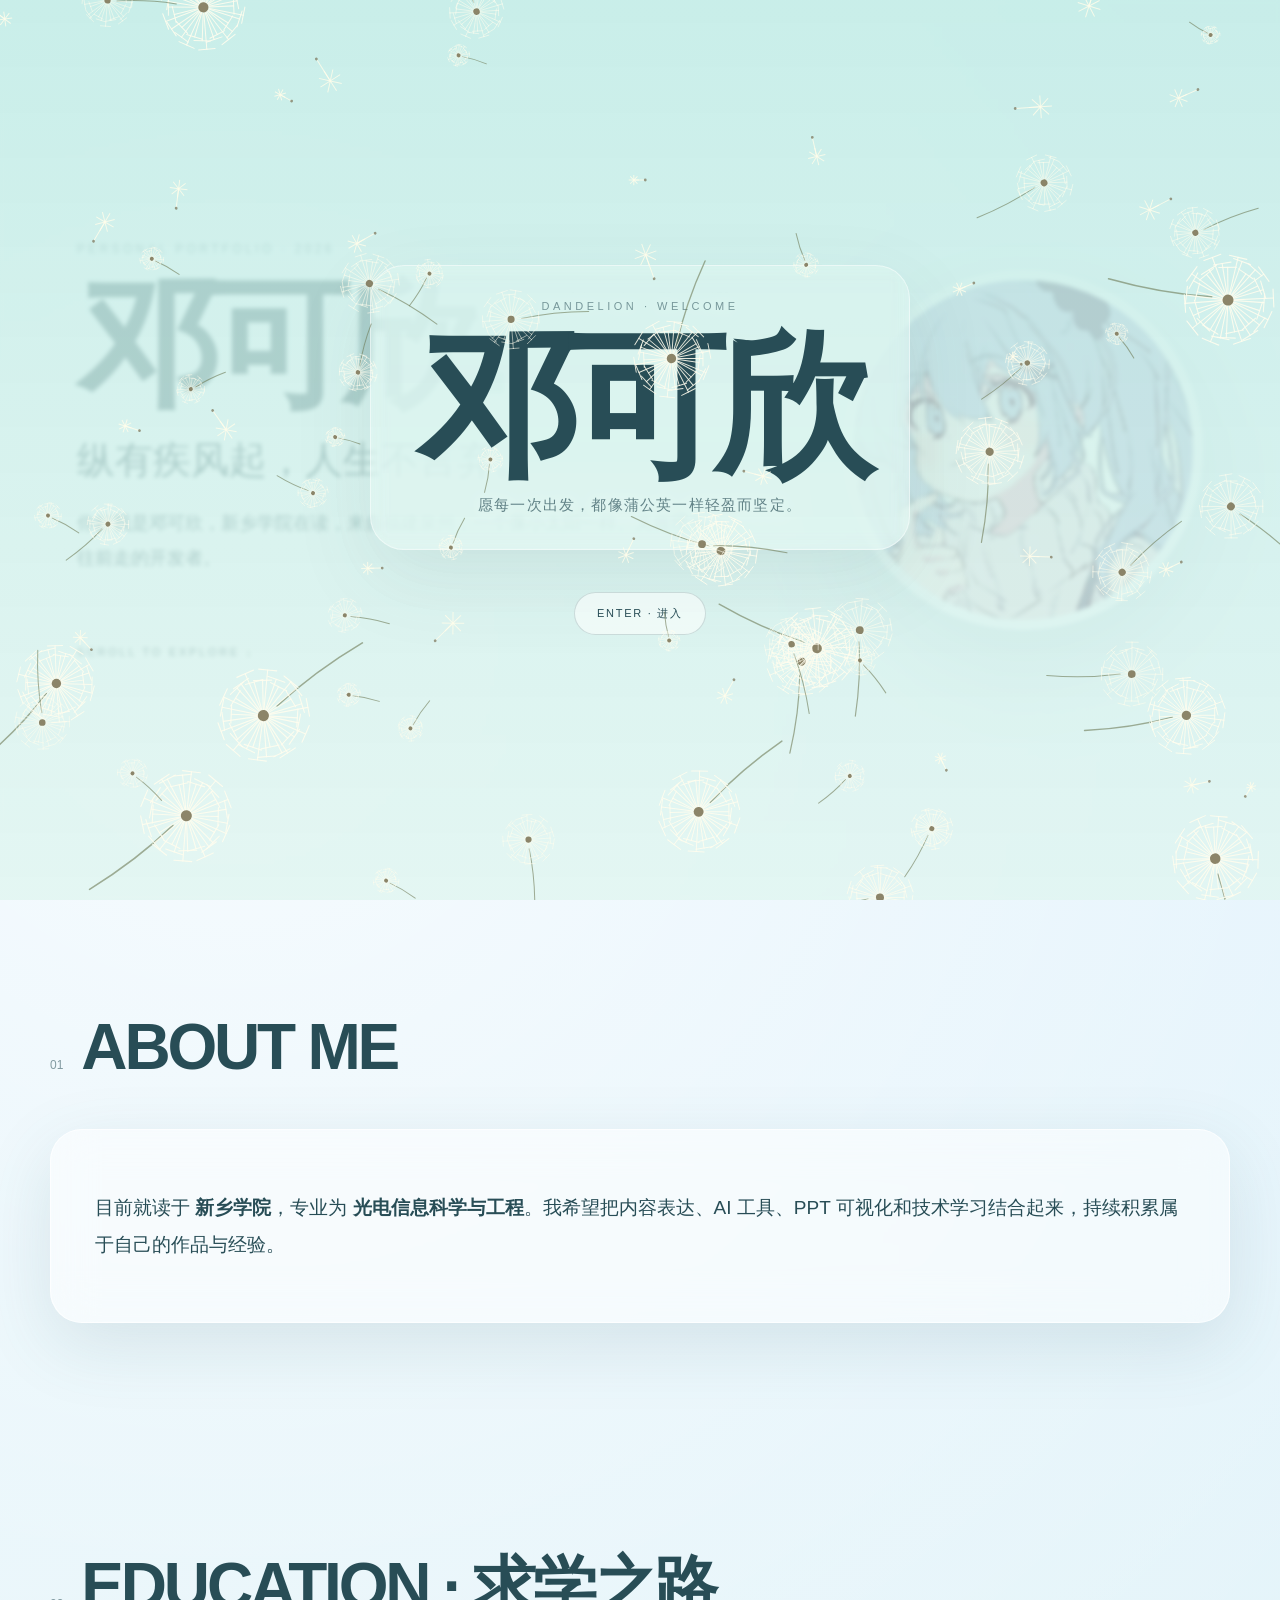
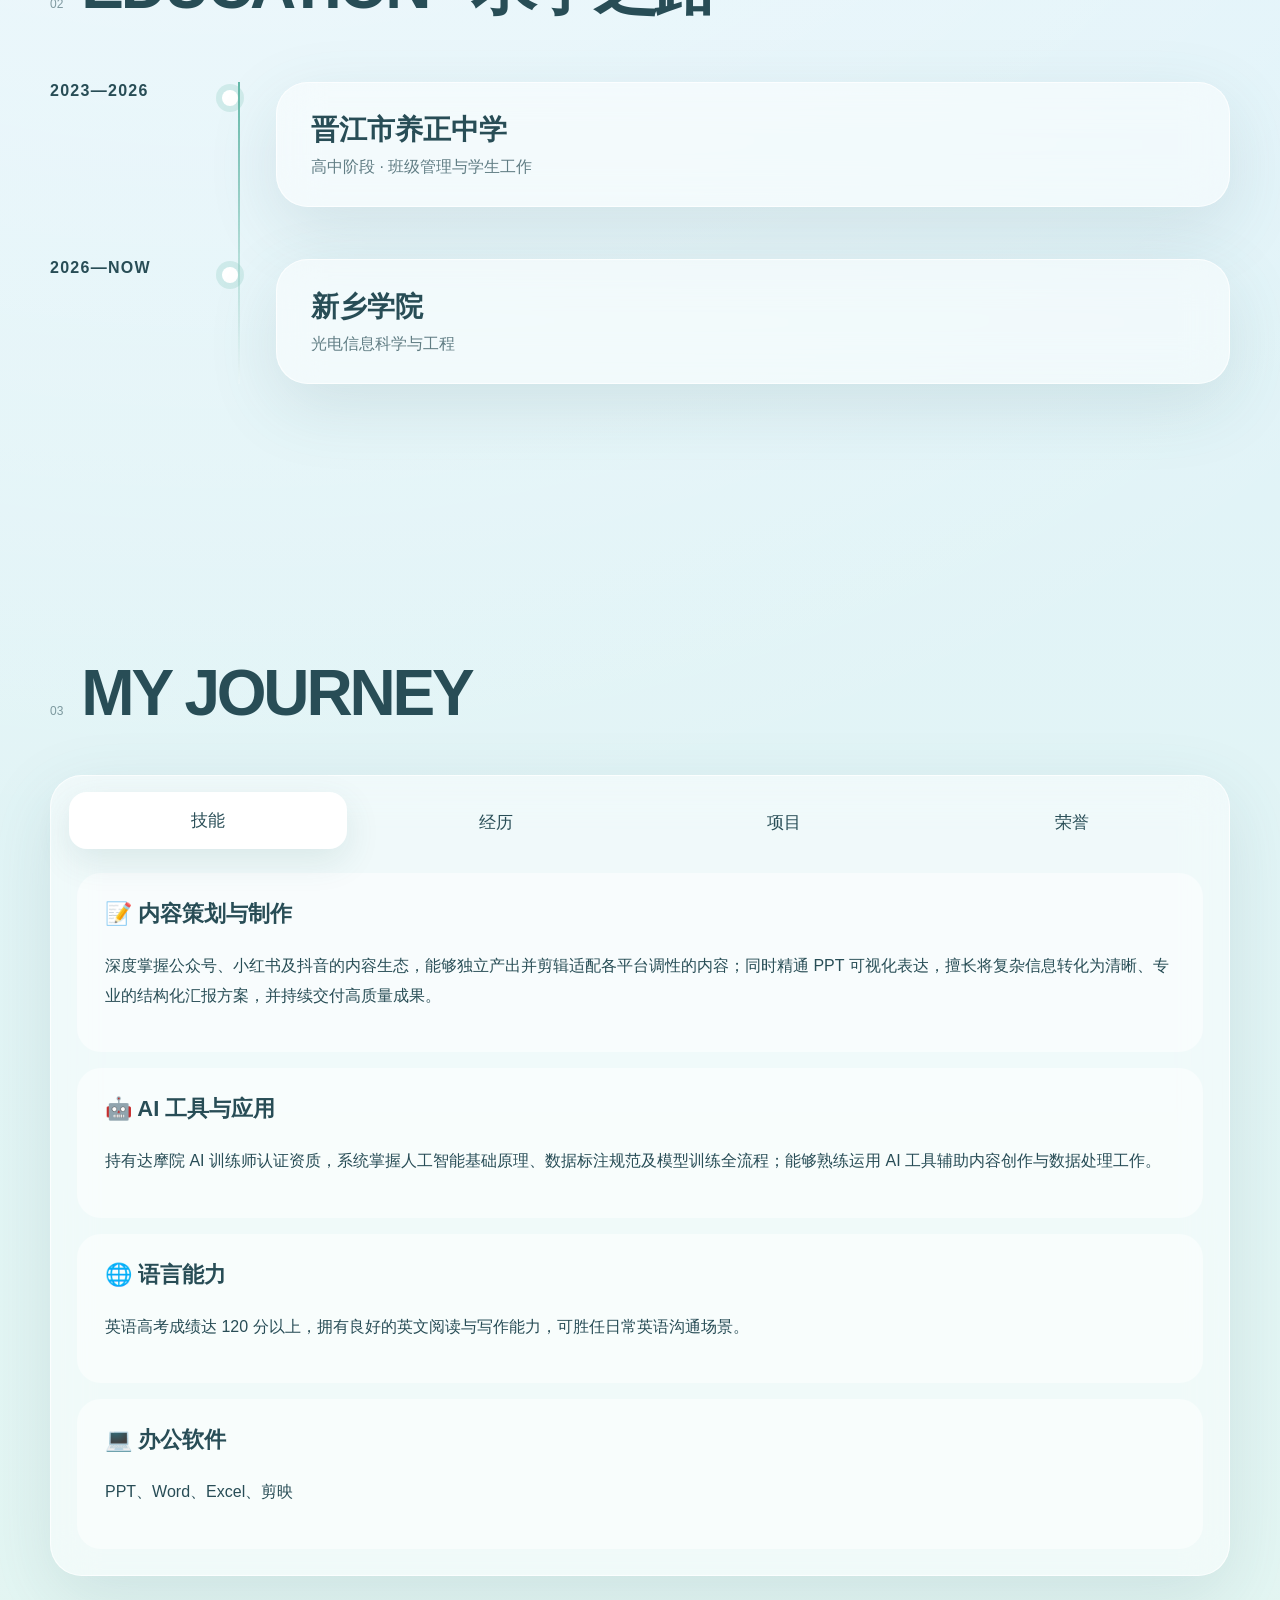
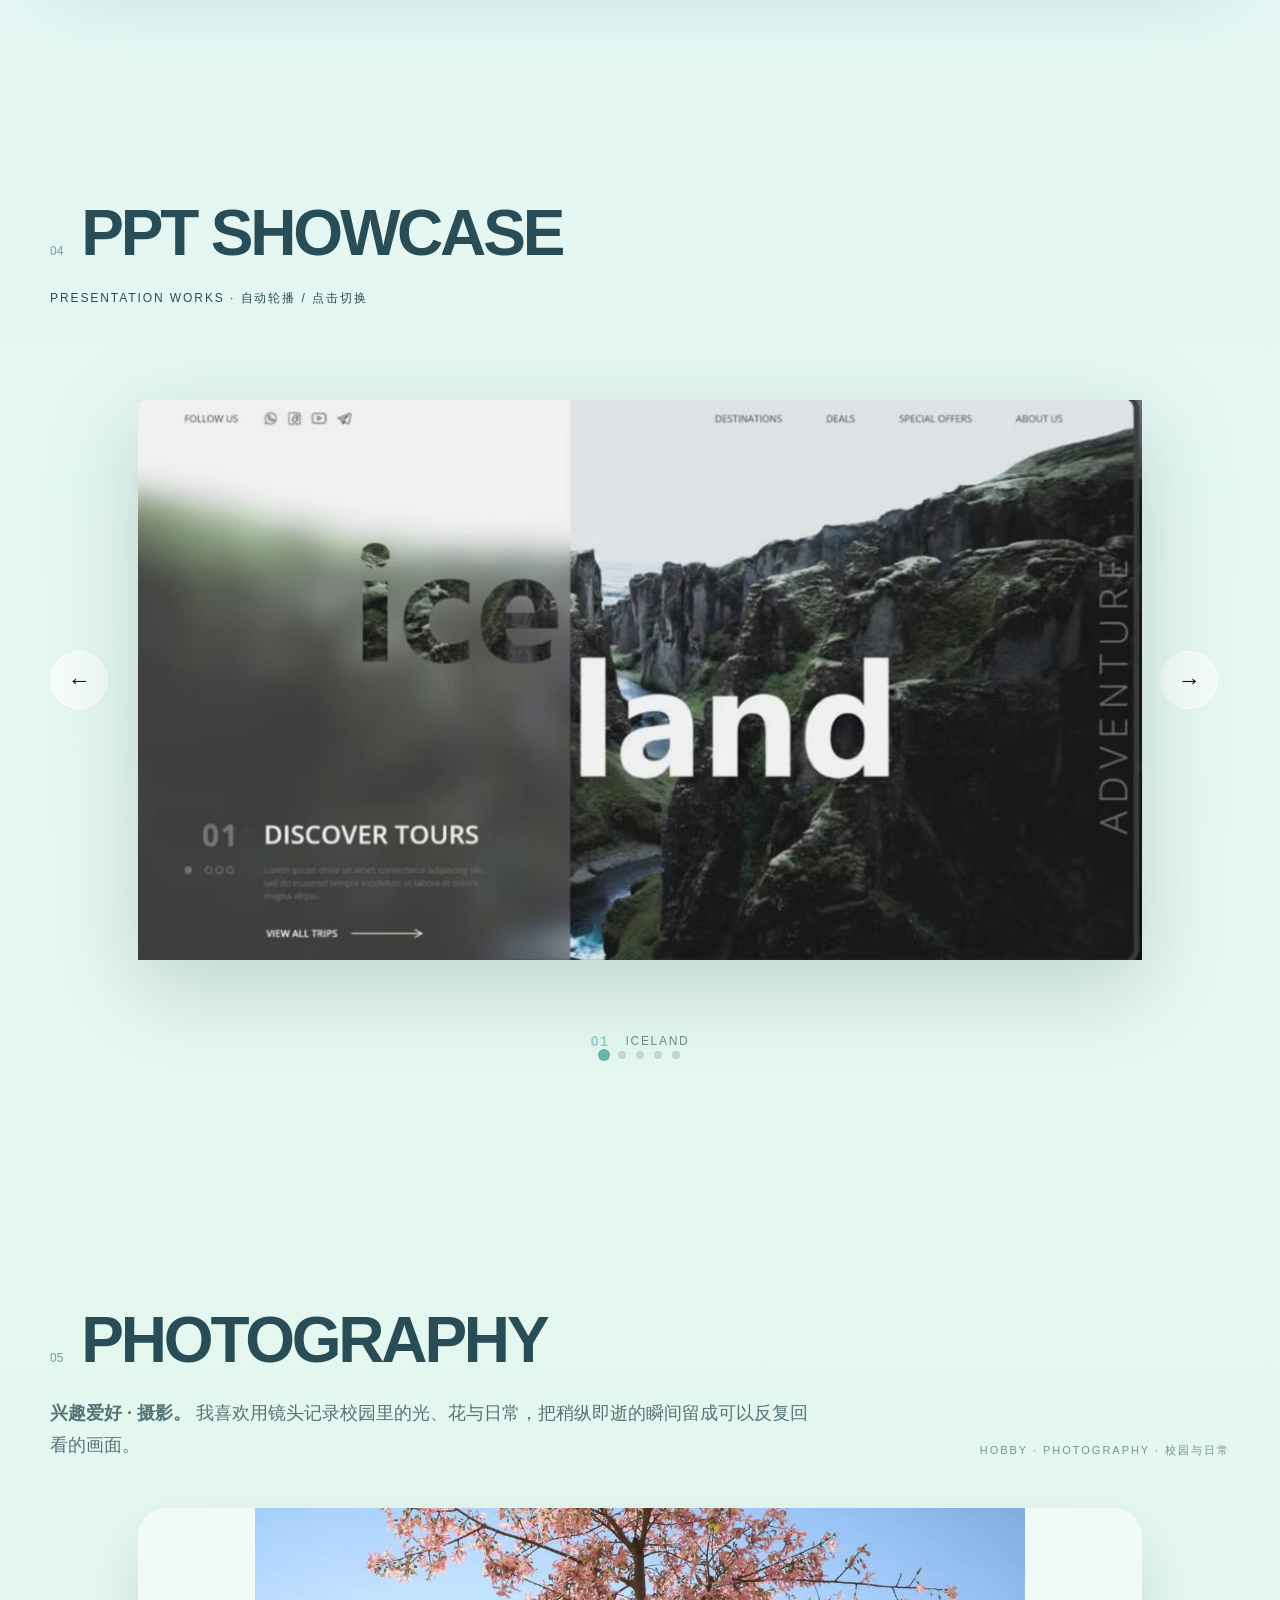
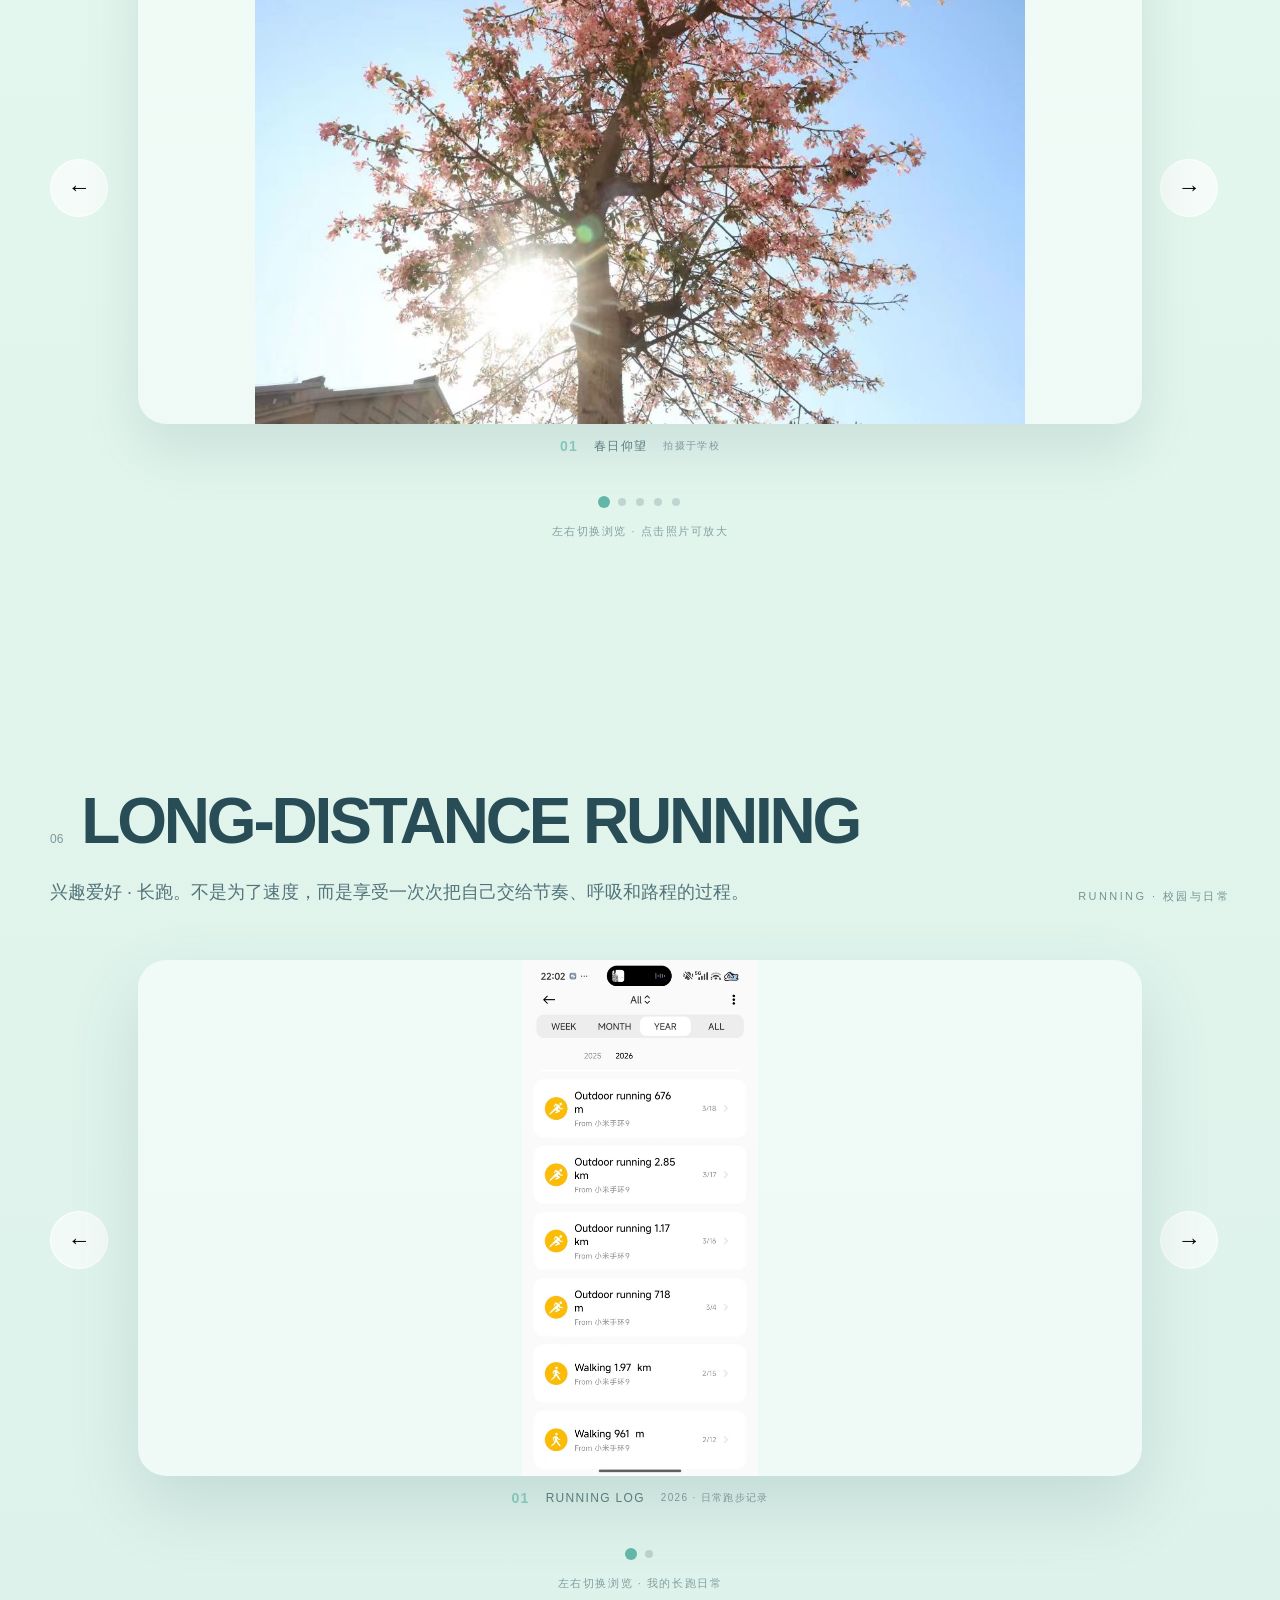
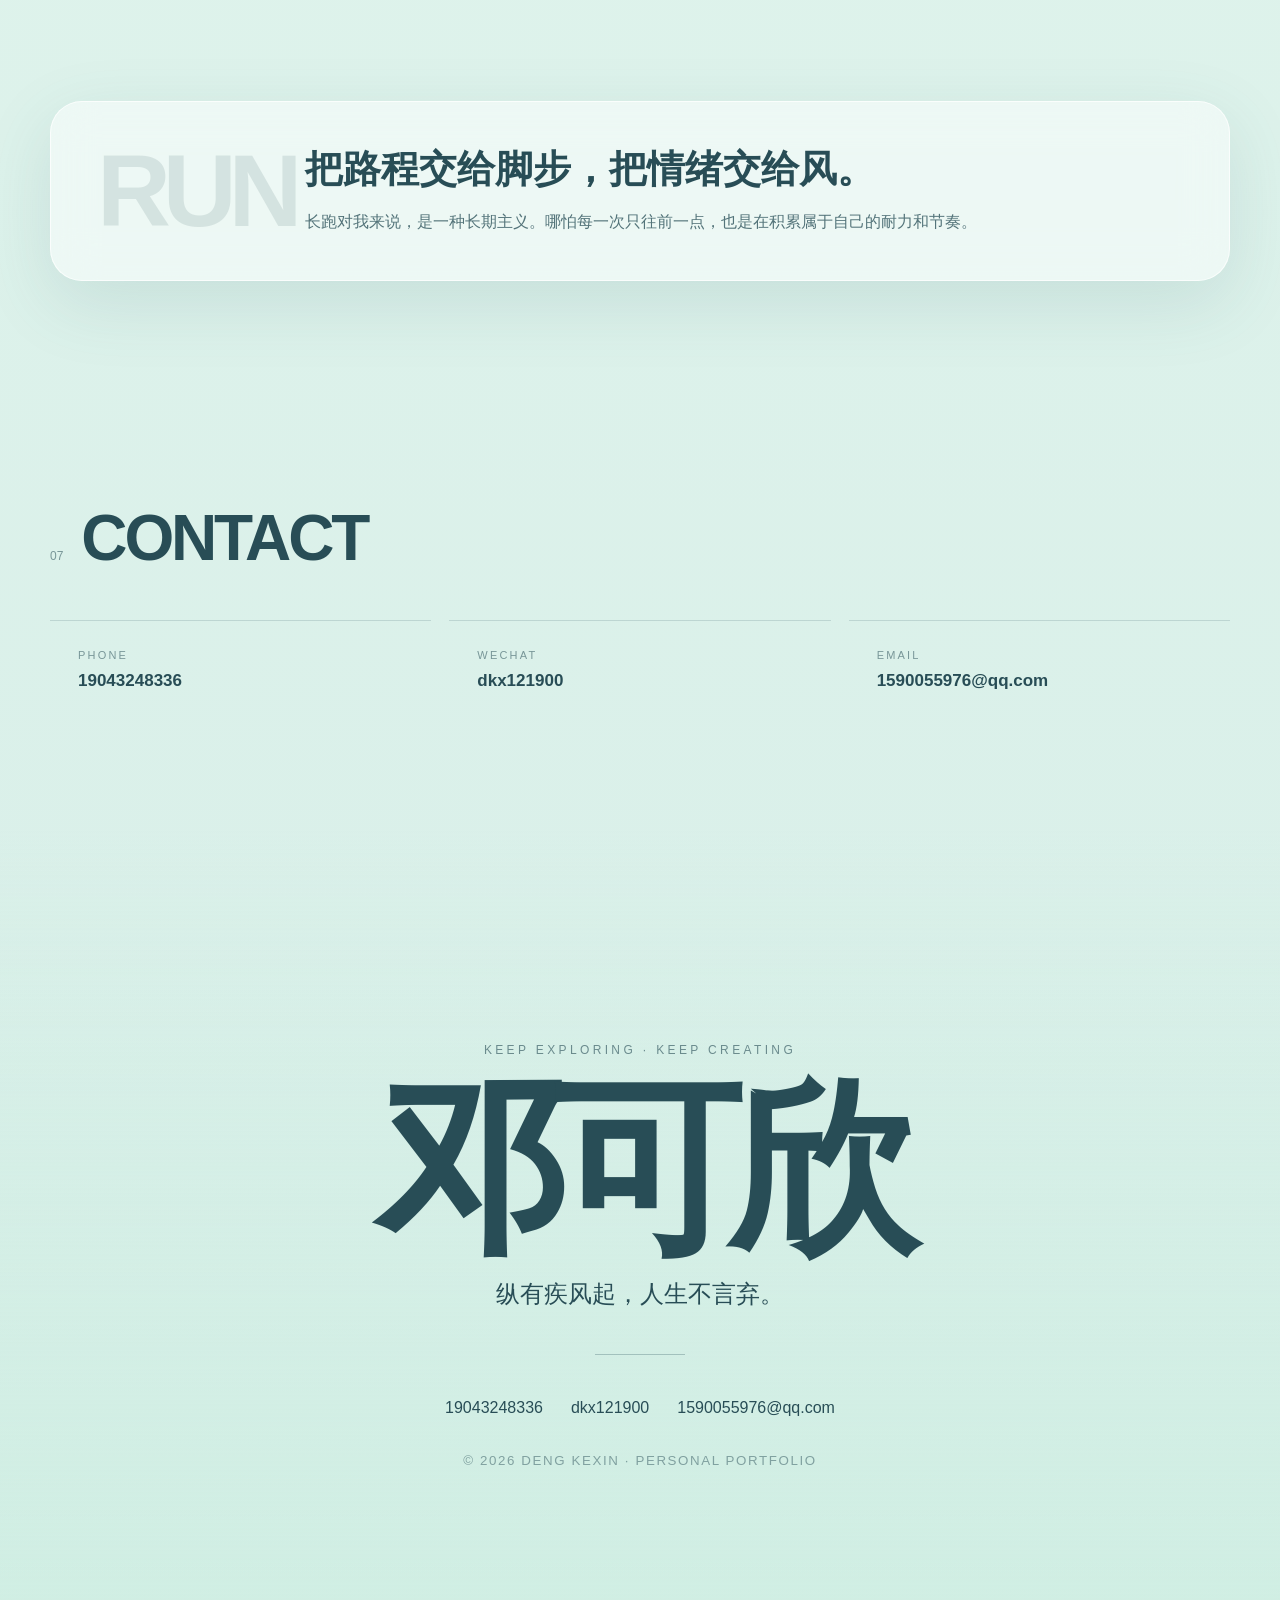
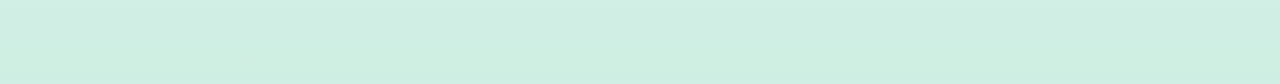
==== commit c5255837: "Add files via upload" ====
--- a/index.html
+++ b/index.html
@@ -1,635 +1,269 @@
-<!DOCTYPE html>
-<html lang="zh-CN">
-<head>
-<meta charset="UTF-8">
-<meta name="viewport" content="width=device-width, initial-scale=1.0">
-
-<title>My Profile</title>
-
-<style>
-
-*{
-    margin:0;
-    padding:0;
-    box-sizing:border-box;
-    font-family:
-    "PingFang SC",
-    "Microsoft YaHei",
-    sans-serif;
-}
-
-html{
-    scroll-behavior:smooth;
-}
-
-
-body{
-
-    min-height:100vh;
-
-    background:
-    linear-gradient(
-        135deg,
-        #c8ecff,
-        #d9f8e7
-    );
-
-    color:#355c5c;
-
-    overflow-x:hidden;
-}
-
-
-/* 背景柔光 */
-
-.light{
-
-    position:fixed;
-
-    width:500px;
-    height:500px;
-
-    background:
-    radial-gradient(
-        circle,
-        rgba(255,255,255,.45),
-        transparent 70%
-    );
-
-    pointer-events:none;
-
-    transform:translate(-50%,-50%);
-
-    z-index:0;
-}
-
-
-/* 蒲公英 */
-
-.dandelion{
-
-    position:fixed;
-
-    bottom:-100px;
-
-    color:white;
-
-    font-size:35px;
-
-    opacity:.8;
-
-    animation:
-    fly linear infinite;
-
-    z-index:0;
-
-}
-
-
-@keyframes fly{
-
-    0%{
-
-        transform:
-        translateY(0)
-        translateX(0)
-        rotate(0deg);
-
-        opacity:0;
-
-    }
-
-
-    20%{
-
-        opacity:1;
-
-    }
-
-
-    100%{
-
-        transform:
-        translateY(-120vh)
-        translateX(80px)
-        rotate(360deg);
-
-        opacity:0;
-
-    }
-
-}
-
-
-/* 主体 */
-
-.container{
-
-    position:relative;
-
-    z-index:2;
-
-    max-width:900px;
-
-    margin:auto;
-
-    padding:80px 25px;
-
-}
-
-
-/* 首页 */
-
-.hero{
-
-    min-height:100vh;
-
-    display:flex;
-
-    flex-direction:column;
-
-    justify-content:center;
-
-    align-items:center;
-
-    text-align:center;
-
-}
-
-
-.avatar{
-
-    width:150px;
-
-    height:150px;
-
-    border-radius:50%;
-
-    background:
-    rgba(255,255,255,.45);
-
-    backdrop-filter:blur(15px);
-
-    border:
-    3px solid rgba(255,255,255,.7);
-
-    box-shadow:
-    0 20px 50px rgba(80,150,150,.2);
-
-    margin-bottom:30px;
-
-}
-
-
-h1{
-
-    font-size:48px;
-
-    letter-spacing:8px;
-
-    color:#345d62;
-
-}
-
-
-.subtitle{
-
-    margin-top:20px;
-
-    font-size:18px;
-
-    color:#557d7b;
-
-}
-
-
-
-.scroll{
-
-    margin-top:80px;
-
-    animation:
-    bounce 2s infinite;
-
-}
-
-
-@keyframes bounce{
-
-    50%{
-        transform:translateY(15px);
-    }
-
-}
-
-
-
-/* 卡片 */
-
-section{
-
-    margin:80px 0;
-
-}
-
-
-.card{
-
-    background:
-
-    rgba(255,255,255,.45);
-
-    backdrop-filter:
-    blur(20px);
-
-    border-radius:30px;
-
-    padding:40px;
-
-    box-shadow:
-
-    0 20px 60px
-    rgba(50,120,120,.12);
-
-    border:
-
-    1px solid rgba(255,255,255,.5);
-
-
-    opacity:0;
-
-    transform:translateY(40px);
-
-    transition:.8s;
-
-}
-
-
-.card.show{
-
-    opacity:1;
-
-    transform:none;
-
-}
-
-
-h2{
-
-    font-size:28px;
-
-    margin-bottom:25px;
-
-    color:#315e63;
-
-}
-
-
-/* 时间线 */
-
-
-.timeline{
-
-    border-left:
-    3px solid rgba(80,150,150,.3);
-
-    padding-left:30px;
-
-}
-
-
-.item{
-
-    margin-bottom:40px;
-
-    position:relative;
-
-}
-
-
-.item::before{
-
-    content:"";
-
-    width:15px;
-
-    height:15px;
-
-    background:white;
-
-    border-radius:50%;
-
-    position:absolute;
-
-    left:-39px;
-
-    top:5px;
-
-}
-
-
-
-/* 手机 */
-
-@media(max-width:600px){
-
-    h1{
-
-        font-size:36px;
-
-    }
-
-    .card{
-
-        padding:25px;
-
-    }
-
-}
-
-
-</style>
-
-</head>
-
-
-<body>
-
-
-<div class="light"></div>
-
-
-<!-- 蒲公英 -->
-
-<script>
-
-for(let i=0;i<35;i++){
-
-    let d=document.createElement("div");
-
-    d.className="dandelion";
-
-    d.innerHTML="✽";
-
-
-    d.style.left=
-    Math.random()*100+"vw";
-
-
-    d.style.animationDuration=
-    (8+Math.random()*12)+"s";
-
-
-    d.style.animationDelay=
-    Math.random()*10+"s";
-
-
-    d.style.fontSize=
-    (15+Math.random()*30)+"px";
-
-
-    document.body.appendChild(d);
-
-}
-
-</script>
-
-
-
-<div class="container">
-
-
-<!-- 首页 -->
-
-
-<div class="hero">
-
-
-<div class="avatar"></div>
-
-
-<h1>
-你的名字
-</h1>
-
-
-<p class="subtitle">
-
-这里填写一句个人介绍
-
-</p>
-
-
-<div class="scroll">
-
-↓ Scroll
-
-</div>
-
-
-</div>
-
-
-
-<!-- 关于 -->
-
-<section>
-
-
-<div class="card">
-
-
-<h2>
-About Me
-</h2>
-
-
-<p>
-
-这里填写你的个人介绍。
-
-<br><br>
-
-你的兴趣、方向、技能等内容。
-
-</p>
-
-
-</div>
-
-
-</section>
-
-
-
-<!-- 经历 -->
-
-
-<section>
-
-
-<div class="card">
-
-
-<h2>
-Experience
-</h2>
-
-
-<div class="timeline">
-
-
-<div class="item">
-
-<h3>
-2026
-</h3>
-
-<p>
-经历内容待填写
-</p>
-
-</div>
-
-
-
-<div class="item">
-
-<h3>
-2025
-</h3>
-
-<p>
-经历内容待填写
-</p>
-
-</div>
-
-
-
-<div class="item">
-
-<h3>
-2024
-</h3>
-
-<p>
-经历内容待填写
-</p>
-
-</div>
-
-
-</div>
-
-
-</div>
-
-
-</section>
-
-
-
-
-<!-- 联系 -->
-
-
-<section>
-
-
-<div class="card">
-
-
-<h2>
-Contact
-</h2>
-
-
-<p>
-
-Email：
-
-<br><br>
-
-Github：
-
-<br><br>
-
-其他联系方式：
-
-</p>
-
-
-</div>
-
-
-</section>
-
-
-
-</div>
-
-
-
-
-
-<script>
-
-
-// 滚动出现
-
-const cards =
-document.querySelectorAll(".card");
-
-
-window.addEventListener(
-"scroll",
-()=>{
-
-cards.forEach(card=>{
-
-
-let top =
-card.getBoundingClientRect().top;
-
-
-if(top <
-window.innerHeight-100){
-
-card.classList.add("show");
-
-}
-
-
-});
-
-
-});
-
-
-
-// 鼠标光效
-
-
-const light=
-document.querySelector(".light");
-
-
-document.addEventListener(
-"mousemove",
-e=>{
-
-light.style.left=e.clientX+"px";
-
-light.style.top=e.clientY+"px";
-
-
-});
-
-
-
-</script>
-
-
-</body>
-</html>+<!doctype html>
+<html lang="zh-CN">
+<head>
+<meta charset="utf-8">
+<meta name="viewport" content="width=device-width,initial-scale=1">
+<meta name="theme-color" content="#dff3ff">
+<title>邓可欣 · Personal Portfolio</title>
+<link rel="stylesheet" href="style.css">
+</head>
+<body>
+<canvas id="dandelion"></canvas>
+<div id="introOverlay" class="intro-overlay" aria-hidden="false">
+  <div class="intro-copy">
+    <div class="intro-kicker">DANDELION · WELCOME</div>
+    <div class="intro-name">邓可欣</div>
+    <p>愿每一次出发，都像蒲公英一样轻盈而坚定。</p>
+  </div>
+  <button id="introEnter" class="intro-enter" type="button">ENTER · 进入</button>
+</div>
+
+<header class="hero">
+  <div class="hero-wrap">
+    <div class="hero-copy">
+      <div class="kicker">PERSONAL PORTFOLIO · 2026</div>
+      <h1>邓可欣<span>.</span></h1>
+      <h2>纵有疾风起，人生不言弃。</h2>
+      <p>你好我是邓可欣，新乡学院在读，来自福建泉州，一个像小太阳一样、又肯埋头往前走的开发者。</p>
+      <div class="scroll-tip">SCROLL TO EXPLORE ↓</div>
+    </div>
+    <img src="assets/avatar.jpg" class="avatar" alt="邓可欣头像">
+  </div>
+</header>
+
+<main>
+<section class="section">
+  <div class="section-title"><span>01</span><h2>ABOUT ME</h2></div>
+  <div class="glass about">
+    <p>目前就读于 <b>新乡学院</b>，专业为 <b>光电信息科学与工程</b>。我希望把内容表达、AI 工具、PPT 可视化和技术学习结合起来，持续积累属于自己的作品与经验。</p>
+  </div>
+</section>
+
+<section class="section">
+  <div class="section-title"><span>02</span><h2>EDUCATION · 求学之路</h2></div>
+  <div class="timeline">
+    <div class="timeline-item">
+      <div class="year">2023—2026</div>
+      <div class="node"></div>
+      <div class="glass timeline-card">
+        <h3>晋江市养正中学</h3>
+        <p>高中阶段 · 班级管理与学生工作</p>
+      </div>
+    </div>
+    <div class="timeline-item">
+      <div class="year">2026—NOW</div>
+      <div class="node"></div>
+      <div class="glass timeline-card">
+        <h3>新乡学院</h3>
+        <p>光电信息科学与工程</p>
+      </div>
+    </div>
+  </div>
+</section>
+
+<section class="section">
+  <div class="section-title"><span>03</span><h2>MY JOURNEY</h2></div>
+  <div class="glass journey">
+    <div class="tabs">
+      <button class="tab active" data-target="skills">技能</button>
+      <button class="tab" data-target="experience">经历</button>
+      <button class="tab" data-target="project">项目</button>
+      <button class="tab" data-target="honor">荣誉</button>
+    </div>
+
+    <div id="skills" class="panel active">
+      <article>
+        <h3>📝 内容策划与制作</h3>
+        <p>深度掌握公众号、小红书及抖音的内容生态，能够独立产出并剪辑适配各平台调性的内容；同时精通 PPT 可视化表达，擅长将复杂信息转化为清晰、专业的结构化汇报方案，并持续交付高质量成果。</p>
+      </article>
+      <article>
+        <h3>🤖 AI 工具与应用</h3>
+        <p>持有达摩院 AI 训练师认证资质，系统掌握人工智能基础原理、数据标注规范及模型训练全流程；能够熟练运用 AI 工具辅助内容创作与数据处理工作。</p>
+      </article>
+      <article>
+        <h3>🌐 语言能力</h3>
+        <p>英语高考成绩达 120 分以上，拥有良好的英文阅读与写作能力，可胜任日常英语沟通场景。</p>
+      </article>
+      <article>
+        <h3>💻 办公软件</h3>
+        <p>PPT、Word、Excel、剪映</p>
+      </article>
+    </div>
+
+    <div id="experience" class="panel">
+      <article>
+        <h3>💼 班级管理与数据分析助理 · 晋江市养正中学（高中）</h3>
+        <div class="date">2023.09 – 2026.06</div>
+        <p>① 担任班长 / 数学课代表，协调班委团队并组织班会、学习活动 20+ 场，班级纪律与凝聚力显著提升，获“优秀学生干部”称号。</p>
+        <p>② 担任学生会心理社社长，开展健康心理等多场活动，帮助学生获得健康积极的求学道路，获“优秀社长”称号。</p>
+      </article>
+    </div>
+
+    <div id="project" class="panel">
+      <article>
+        <h3>🤖 达摩院 AI 训练师认证项目 · 独立完成</h3>
+        <div class="date">2026.06 – 2026.08</div>
+        <p>系统掌握 AI 基础原理、数据标注规范及模型训练流程，已完成达摩院 AI 训练师认证课程并通过考核；能够运用 AI 工具完成内容摘要生成与数据分类；搭建个人 AI 辅助工作流，实现内容选题与初稿生成的效率提升，有效缩短内容准备周期。</p>
+      </article>
+    </div>
+
+    <div id="honor" class="panel">
+      <article>
+        <h3>🏆 获奖与证书</h3>
+        <ul>
+          <li>🏅 达摩院 AI 训练师认证</li>
+          <li>⭐ 三好学生（多次）</li>
+          <li>⭐ 优秀学生干部（多次）</li>
+          <li>📜 普通话水平测试 待补</li>
+          <li>📜 大学英语四 / 六级 待补</li>
+        </ul>
+        <p>💡 高中阶段多次获得校级荣誉，具备扎实的学业基础与综合素养。</p>
+      </article>
+    </div>
+  </div>
+</section>
+
+<section class="section ppt-section">
+  <div class="section-title"><span>04</span><h2>PPT SHOWCASE</h2></div>
+  <p class="section-sub">PRESENTATION WORKS · 自动轮播 / 点击切换</p>
+
+  <div class="ppt-stage">
+    <button id="prev" class="nav" aria-label="上一张">←</button>
+
+    <div class="slides">
+      <figure class="slide active">
+        <img src="assets/ppt1.jpg" alt="PPT作品1">
+        <figcaption><b>01</b><span>ICELAND</span></figcaption>
+      </figure>
+      <figure class="slide">
+        <img src="assets/ppt2.jpg" alt="PPT作品2">
+        <figcaption><b>02</b><span>PETALS ON WATER</span></figcaption>
+      </figure>
+      <figure class="slide">
+        <img src="assets/ppt3.jpg" alt="PPT作品3">
+        <figcaption><b>03</b><span>ORACLE BONE</span></figcaption>
+      </figure>
+      <figure class="slide">
+        <img src="assets/ppt4.jpg" alt="PPT作品4">
+        <figcaption><b>04</b><span>THE ROYAL CULTURE</span></figcaption>
+      </figure>
+      <figure class="slide">
+        <img src="assets/ppt5.jpg" alt="PPT作品5">
+        <figcaption><b>05</b><span>MICHAEL JACKSON</span></figcaption>
+      </figure>
+    </div>
+
+    <button id="next" class="nav" aria-label="下一张">→</button>
+  </div>
+
+  <div id="dots" class="dots"></div>
+</section>
+
+<section class="section photography-section">
+  <div class="photo-intro">
+    <div class="section-title photo-title"><span>05</span><h2>PHOTOGRAPHY</h2></div>
+    <p><b>兴趣爱好 · 摄影。</b> 我喜欢用镜头记录校园里的光、花与日常，把稍纵即逝的瞬间留成可以反复回看的画面。</p>
+    <small>HOBBY · PHOTOGRAPHY · 校园与日常</small>
+  </div>
+
+  <div class="photo-stage">
+    <button id="photoPrev" class="nav photo-nav" aria-label="上一张摄影作品">←</button>
+    <div class="photo-slides">
+      <figure class="photo-slide active" data-lightbox="assets/photo1.jpg">
+        <div class="photo-frame"><img src="assets/photo1.jpg" alt="校园摄影：花树与天空"></div>
+        <figcaption><b>01</b><span>春日仰望</span><small>拍摄于学校</small></figcaption>
+      </figure>
+      <figure class="photo-slide" data-lightbox="assets/photo2.jpg">
+        <div class="photo-frame"><img src="assets/photo2.jpg" alt="校园摄影：湖畔花树"></div>
+        <figcaption><b>02</b><span>湖畔花影</span><small>拍摄于学校</small></figcaption>
+      </figure>
+      <figure class="photo-slide" data-lightbox="assets/photo3.jpg">
+        <div class="photo-frame"><img src="assets/photo3.jpg" alt="校园摄影：教学楼与花树"></div>
+        <figcaption><b>03</b><span>窗外一角</span><small>拍摄于学校</small></figcaption>
+      </figure>
+      <figure class="photo-slide" data-lightbox="assets/photo4.jpg">
+        <div class="photo-frame"><img src="assets/photo4.jpg" alt="校园摄影：钟楼"></div>
+        <figcaption><b>04</b><span>钟楼与花</span><small>拍摄于学校</small></figcaption>
+      </figure>
+      <figure class="photo-slide" data-lightbox="assets/photo5.jpg">
+        <div class="photo-frame"><img src="assets/photo5.jpg" alt="校园摄影：水面倒影"></div>
+        <figcaption><b>05</b><span>雨后倒影</span><small>拍摄于学校</small></figcaption>
+      </figure>
+    </div>
+    <button id="photoNext" class="nav photo-nav" aria-label="下一张摄影作品">→</button>
+  </div>
+  <div id="photoDots" class="dots photo-dots"></div>
+  <p class="photo-hint">左右切换浏览 · 点击照片可放大</p>
+</section>
+
+<section class="section running-section">
+  <div class="running-intro">
+    <div class="section-title"><span>06</span><h2>LONG-DISTANCE RUNNING</h2></div>
+    <p>兴趣爱好 · 长跑。不是为了速度，而是享受一次次把自己交给节奏、呼吸和路程的过程。</p>
+    <small>RUNNING · 校园与日常</small>
+  </div>
+
+  <div class="run-stage">
+    <button id="runPrev" class="nav run-nav" aria-label="上一张长跑图片">←</button>
+    <div class="run-slides">
+      <figure class="run-slide active">
+        <div class="run-frame phone-shot">
+          <img src="assets/run1.jpg" alt="跑步记录截图">
+        </div>
+        <figcaption><b>01</b><span>RUNNING LOG</span><small>2026 · 日常跑步记录</small></figcaption>
+      </figure>
+      <figure class="run-slide">
+        <div class="run-frame">
+          <img src="assets/run2.jpg" alt="校园跑步照片">
+        </div>
+        <figcaption><b>02</b><span>KEEP MOVING</span><small>拍摄于学校</small></figcaption>
+      </figure>
+    </div>
+    <button id="runNext" class="nav run-nav" aria-label="下一张长跑图片">→</button>
+  </div>
+  <div id="runDots" class="dots run-dots"></div>
+  <p class="run-hint">左右切换浏览 · 我的长跑日常</p>
+
+  <div class="run-quote glass reveal-run">
+    <div class="run-number">RUN</div>
+    <div>
+      <h3>把路程交给脚步，把情绪交给风。</h3>
+      <p>长跑对我来说，是一种长期主义。哪怕每一次只往前一点，也是在积累属于自己的耐力和节奏。</p>
+    </div>
+  </div>
+</section>
+
+<section class="section contact-section">
+  <div class="section-title"><span>07</span><h2>CONTACT</h2></div>
+  <div class="contact-grid">
+    <div class="contact-card"><span>PHONE</span><strong>19043248336</strong></div>
+    <div class="contact-card"><span>WECHAT</span><strong>dkx121900</strong></div>
+    <div class="contact-card"><span>EMAIL</span><strong>1590055976@qq.com</strong></div>
+  </div>
+</section>
+</main>
+
+<footer class="ending">
+  <div class="ending-content">
+    <div class="kicker">KEEP EXPLORING · KEEP CREATING</div>
+    <h2>邓可欣</h2>
+    <p>纵有疾风起，人生不言弃。</p>
+    <div class="ending-line"></div>
+    <div class="ending-contact">
+      <span>19043248336</span>
+      <span>dkx121900</span>
+      <span>1590055976@qq.com</span>
+    </div>
+    <small>© 2026 DENG KEXIN · PERSONAL PORTFOLIO</small>
+  </div>
+</footer>
+
+<div class="lightbox" id="lightbox" aria-hidden="true">
+  <button class="lightbox-close" aria-label="关闭">×</button>
+  <img src="" alt="摄影大图预览">
+  <div class="lightbox-note">拍摄于学校</div>
+</div>
+
+<script src="script.js"></script>
+</body>
+</html>
--- a/style.css
+++ b/style.css
@@ -0,0 +1,596 @@
+
+:root{
+  --ink:#284d56;
+  --ink-soft:#54747a;
+  --accent:#64b7a8;
+  --accent2:#89cfe7;
+  --paper:rgba(255,255,255,.48);
+  --line:rgba(40,77,86,.16);
+}
+*{box-sizing:border-box}
+html{scroll-behavior:smooth}
+body{
+  margin:0;
+  font-family:"Inter","Microsoft YaHei","PingFang SC",sans-serif;
+  color:var(--ink);
+  background:
+    radial-gradient(circle at 18% 8%,rgba(255,255,255,.75),transparent 24%),
+    linear-gradient(180deg,#dcefff 0%,#e6f8ef 52%,#d7eee8 100%);
+  overflow-x:hidden;
+}
+#dandelion{position:fixed;inset:0;z-index:0;pointer-events:none;transition:opacity .8s ease}
+.intro-overlay{
+  position:fixed;inset:0;z-index:40;
+  display:flex;flex-direction:column;align-items:center;justify-content:center;
+  gap:42px;text-align:center;padding:28px;
+  background:linear-gradient(180deg,rgba(220,239,255,.94),rgba(226,248,239,.92));
+  backdrop-filter:blur(5px);
+  transition:opacity .9s ease,visibility .9s ease;
+}
+.intro-overlay.is-leaving{opacity:0;visibility:hidden}
+.intro-copy{animation:introRise 1.2s cubic-bezier(.2,.8,.2,1) both}
+.intro-kicker{font-size:11px;letter-spacing:.32em;opacity:.55}
+.intro-name{font-size:clamp(72px,13vw,160px);line-height:.9;font-weight:800;letter-spacing:-.07em;margin:22px 0 18px}
+.intro-copy p{margin:0;font-size:15px;letter-spacing:.08em;opacity:.68}
+.intro-enter{
+  position:relative;z-index:42;border:1px solid rgba(40,77,86,.18);
+  border-radius:999px;padding:13px 22px;background:rgba(255,255,255,.55);
+  color:var(--ink);font:inherit;font-size:11px;letter-spacing:.16em;cursor:pointer;
+  transition:.3s;animation:introRise 1.2s .35s cubic-bezier(.2,.8,.2,1) both;
+}
+.intro-enter:hover{background:#fff;transform:translateY(-2px)}
+body.intro-active{overflow:hidden}
+body.intro-active #dandelion{z-index:41}
+@keyframes introRise{from{opacity:0;transform:translateY(24px)}to{opacity:1;transform:none}}
+
+.hero,main,.ending{position:relative;z-index:1}
+.hero{
+  min-height:100vh;
+  display:flex;
+  align-items:center;
+  justify-content:center;
+  padding:48px 6vw;
+}
+.hero-wrap{
+  width:min(1180px,100%);
+  display:grid;
+  grid-template-columns:1.2fr .8fr;
+  gap:64px;
+  align-items:center;
+}
+.kicker{font-size:12px;letter-spacing:.28em;opacity:.62}
+.hero h1{
+  font-size:clamp(70px,11vw,150px);
+  line-height:.9;
+  letter-spacing:-.06em;
+  margin:26px 0;
+}
+.hero h1 span{color:#72bfad}
+.hero h2{font-size:clamp(25px,3vw,42px);font-weight:500;margin:0 0 20px}
+.hero p{max-width:690px;font-size:18px;line-height:1.95}
+.avatar{
+  width:min(360px,76vw);
+  aspect-ratio:1;
+  object-fit:cover;
+  border-radius:50%;
+  justify-self:end;
+  border:10px solid rgba(255,255,255,.55);
+  box-shadow:0 30px 100px rgba(61,117,125,.26);
+}
+.scroll-tip{margin-top:70px;font-size:11px;letter-spacing:.25em}
+
+.section{
+  width:min(1180px,calc(100% - 40px));
+  margin:auto;
+  padding:110px 0;
+}
+.section-title{display:flex;align-items:baseline;gap:18px;margin-bottom:45px}
+.section-title span{font-size:12px;opacity:.55}
+.section-title h2{
+  font-size:clamp(38px,5vw,75px);
+  margin:0;
+  letter-spacing:-.05em;
+}
+.section-sub{
+  opacity:.6;
+  letter-spacing:.16em;
+  margin-top:-25px;
+  margin-bottom:38px;
+  font-size:12px;
+}
+.glass{
+  background:var(--paper);
+  border:1px solid rgba(255,255,255,.72);
+  backdrop-filter:blur(22px);
+  -webkit-backdrop-filter:blur(22px);
+  box-shadow:0 22px 70px rgba(64,115,120,.14);
+  border-radius:32px;
+}
+.about{padding:40px 44px;font-size:19px;line-height:1.95}
+
+.timeline{position:relative}
+.timeline:before{
+  content:"";
+  position:absolute;
+  left:188px;
+  top:0;bottom:0;
+  width:2px;
+  background:linear-gradient(#64b8a8,rgba(255,255,255,.2));
+}
+.timeline-item{
+  display:grid;
+  grid-template-columns:150px 32px 1fr;
+  gap:22px;
+  align-items:start;
+  margin:52px 0;
+}
+.year{font-weight:700;letter-spacing:.08em}
+.node{
+  width:16px;height:16px;border-radius:50%;
+  background:#fff;
+  box-shadow:0 0 0 6px rgba(92,182,163,.18);
+  margin-top:8px;
+}
+.timeline-card{padding:28px 34px}
+.timeline-card h3{font-size:28px;margin:0 0 8px}
+.timeline-card p{margin:0;opacity:.72}
+
+.journey{padding:18px}
+.tabs{display:grid;grid-template-columns:repeat(4,1fr);gap:10px}
+.tab{
+  border:0;border-radius:18px;background:transparent;
+  padding:17px;font-size:17px;color:var(--ink);
+  cursor:pointer;transition:.35s;
+}
+.tab.active{
+  background:white;
+  transform:translateY(-2px);
+  box-shadow:0 12px 34px rgba(53,110,110,.12);
+}
+.panel{display:none;padding:22px 8px 8px}
+.panel.active{display:grid;gap:16px;animation:panelIn .6s cubic-bezier(.2,.8,.2,1)}
+@keyframes panelIn{
+  from{opacity:0;transform:translateX(28px) scale(.985)}
+  to{opacity:1;transform:none}
+}
+.panel article{
+  background:rgba(255,255,255,.5);
+  border-radius:24px;
+  padding:26px 28px;
+  transition:.35s;
+}
+.panel article:hover{transform:translateY(-4px);background:rgba(255,255,255,.7)}
+.panel h3{font-size:22px;margin-top:0}
+.panel p,.panel li{line-height:1.85}
+.date{font-size:13px;letter-spacing:.12em;opacity:.58;margin-bottom:18px}
+.panel ul{padding-left:22px}
+
+.ppt-stage{
+  display:grid;
+  grid-template-columns:70px 1fr 70px;
+  gap:18px;
+  align-items:center;
+}
+.slides{position:relative;height:min(63vw,670px);perspective:1200px}
+.slide{
+  position:absolute;inset:0;margin:0;
+  opacity:0;
+  transform:translateX(95px) rotateY(-8deg) scale(.93);
+  transition:.85s cubic-bezier(.2,.8,.2,1);
+  pointer-events:none;
+}
+.slide.active{opacity:1;transform:none;pointer-events:auto}
+.slide img{
+  width:100%;height:100%;
+  object-fit:contain;
+  border-radius:28px;
+  filter:drop-shadow(0 28px 45px rgba(47,86,88,.22));
+}
+.slide figcaption{
+  display:flex;
+  justify-content:center;
+  gap:16px;
+  align-items:center;
+  margin-top:14px;
+  letter-spacing:.14em;
+  font-size:12px;
+  opacity:.63;
+}
+.slide figcaption b{font-size:14px;color:var(--accent)}
+.nav{
+  width:58px;height:58px;border-radius:50%;
+  border:1px solid rgba(255,255,255,.75);
+  background:rgba(255,255,255,.6);
+  font-size:23px;cursor:pointer;transition:.3s;
+}
+.nav:hover{transform:scale(1.08);background:white}
+.dots{text-align:center;margin-top:30px}
+.dot{
+  display:inline-block;width:8px;height:8px;border-radius:50%;
+  background:rgba(38,74,84,.18);margin:0 5px;transition:.3s;cursor:pointer;
+}
+.dot.active{background:var(--accent);transform:scale(1.5)}
+
+/* Photography */
+.photography-section{padding-top:130px}
+.photo-intro{
+  display:grid;
+  grid-template-columns:1fr auto;
+  gap:20px 40px;
+  align-items:end;
+  margin-bottom:46px;
+}
+.photo-intro .section-title{margin-bottom:0}
+.photo-intro p{
+  grid-column:1;
+  margin:0;
+  max-width:760px;
+  font-size:18px;
+  line-height:1.8;
+  color:var(--ink-soft);
+}
+.photo-intro small{
+  grid-column:2;
+  grid-row:1/3;
+  align-self:end;
+  font-size:11px;
+  letter-spacing:.18em;
+  opacity:.58;
+  padding-bottom:4px;
+}
+.photo-stage{
+  display:grid;
+  grid-template-columns:70px 1fr 70px;
+  gap:18px;
+  align-items:center;
+}
+.photo-slides{
+  position:relative;
+  height:min(50vw,560px);
+  min-height:390px;
+  perspective:1200px;
+}
+.photo-slide{
+  position:absolute;
+  inset:0;
+  margin:0;
+  opacity:0;
+  transform:translateX(90px) rotateY(-7deg) scale(.94);
+  transition:.8s cubic-bezier(.2,.8,.2,1);
+  pointer-events:none;
+  cursor:zoom-in;
+}
+.photo-slide.active{opacity:1;transform:none;pointer-events:auto}
+.photo-frame{
+  width:100%;
+  height:calc(100% - 44px);
+  overflow:hidden;
+  border-radius:28px;
+  background:rgba(255,255,255,.45);
+  box-shadow:0 26px 55px rgba(57,100,102,.14);
+}
+.photo-frame img{
+  width:100%;
+  height:100%;
+  object-fit:contain;
+  display:block;
+  transition:transform .8s cubic-bezier(.2,.8,.2,1);
+}
+.photo-slide:hover .photo-frame img{transform:scale(1.018)}
+.photo-slide figcaption{
+  display:flex;
+  justify-content:center;
+  align-items:center;
+  gap:16px;
+  margin-top:14px;
+  font-size:12px;
+  letter-spacing:.11em;
+  opacity:.7;
+}
+.photo-slide figcaption b{color:var(--accent);font-size:14px}
+.photo-slide figcaption small{font-size:10px;opacity:.72}
+.photo-dots{margin-top:24px}
+.photo-hint{text-align:center;margin:14px 0 0;font-size:11px;letter-spacing:.14em;opacity:.5}
+
+/* Lightbox */
+.lightbox{
+  position:fixed;
+  inset:0;
+  z-index:50;
+  display:flex;
+  align-items:center;
+  justify-content:center;
+  background:rgba(17,39,43,.82);
+  backdrop-filter:blur(14px);
+  opacity:0;
+  pointer-events:none;
+  transition:.35s;
+  padding:42px;
+}
+.lightbox.open{opacity:1;pointer-events:auto}
+.lightbox img{
+  max-width:min(1200px,92vw);
+  max-height:84vh;
+  border-radius:22px;
+  box-shadow:0 32px 100px rgba(0,0,0,.3);
+  transform:scale(.96);
+  transition:.45s cubic-bezier(.2,.8,.2,1);
+}
+.lightbox.open img{transform:scale(1)}
+.lightbox-close{
+  position:absolute;top:24px;right:30px;
+  width:48px;height:48px;border-radius:50%;
+  border:1px solid rgba(255,255,255,.5);
+  background:rgba(255,255,255,.12);
+  color:#fff;font-size:30px;cursor:pointer;
+}
+.lightbox-note{
+  position:absolute;
+  bottom:22px;
+  color:rgba(255,255,255,.7);
+  font-size:11px;
+  letter-spacing:.2em;
+}
+
+.contact-grid{display:grid;grid-template-columns:repeat(3,1fr);gap:18px}
+.contact-card{padding:28px;border-top:1px solid var(--line)}
+.contact-card span{
+  display:block;font-size:11px;letter-spacing:.2em;opacity:.55;margin-bottom:10px
+}
+.contact-card strong{font-size:17px}
+
+.ending{
+  min-height:95vh;
+  display:flex;
+  align-items:center;
+  justify-content:center;
+  text-align:center;
+  padding:70px 24px;
+  background:linear-gradient(180deg,transparent,rgba(205,238,225,.76));
+}
+.ending h2{
+  font-size:clamp(80px,15vw,190px);
+  line-height:.9;
+  letter-spacing:-.07em;
+  margin:26px 0 18px;
+}
+.ending p{font-size:24px}
+.ending-line{
+  width:90px;height:1px;background:rgba(38,74,84,.28);margin:44px auto
+}
+.ending-contact{
+  display:flex;justify-content:center;gap:28px;flex-wrap:wrap;margin-bottom:34px
+}
+.ending small{opacity:.48;letter-spacing:.12em}
+
+@media(max-width:780px){
+  .hero-wrap{grid-template-columns:1fr}
+  .avatar{justify-self:start;width:220px;order:-1}
+  .timeline:before{left:18px}
+  .timeline-item{grid-template-columns:1fr;padding-left:48px;position:relative}
+  .node{position:absolute;left:10px}
+  .tabs{grid-template-columns:repeat(2,1fr)}
+  .ppt-stage{grid-template-columns:1fr}
+  .nav{position:absolute;z-index:3;margin-top:30vw}
+  .ppt-stage #prev{left:26px}
+  .ppt-stage #next{right:26px}
+  .slides{height:66vw}
+  .photo-intro{grid-template-columns:1fr}
+  .photo-intro small{grid-column:1;grid-row:auto}
+  .photo-stage{grid-template-columns:1fr;position:relative}
+  .photo-nav{position:absolute;z-index:3;top:38%;width:50px;height:50px}
+  #photoPrev{left:12px}
+  #photoNext{right:12px}
+  .photo-slides{height:72vw;min-height:340px}
+  .photo-frame{height:calc(100% - 58px)}
+  .photo-slide figcaption{flex-wrap:wrap;gap:8px 12px}
+  .contact-grid{grid-template-columns:1fr}
+  .section{padding:82px 0}
+  .lightbox{padding:18px}
+}
+
+
+/* Long-distance running */
+.running-section{padding-top:135px}
+.running-intro{
+  display:grid;
+  grid-template-columns:1fr auto;
+  gap:18px 40px;
+  align-items:end;
+  margin-bottom:52px;
+}
+.running-intro .section-title{margin-bottom:0}
+.running-intro p{
+  grid-column:1;
+  margin:0;
+  max-width:720px;
+  font-size:18px;
+  line-height:1.8;
+  color:var(--ink-soft);
+}
+.running-intro small{
+  grid-column:2;
+  grid-row:1/3;
+  align-self:end;
+  padding-bottom:4px;
+  font-size:11px;
+  letter-spacing:.22em;
+  opacity:.58;
+}
+.running-grid{
+  display:grid;
+  grid-template-columns:.78fr 1.22fr;
+  gap:34px;
+  align-items:end;
+}
+.run-card{margin:0}
+.run-card:first-child{transform:translateY(72px)}
+.run-frame{
+  overflow:hidden;
+  border-radius:28px;
+  background:rgba(255,255,255,.5);
+  box-shadow:0 30px 70px rgba(55,100,105,.16);
+}
+.run-frame img{
+  width:100%;
+  display:block;
+  transition:transform .9s cubic-bezier(.2,.8,.2,1);
+}
+.run-card:hover .run-frame img{transform:scale(1.035)}
+.phone-shot{
+  max-height:680px;
+}
+.phone-shot img{
+  height:100%;
+  object-fit:cover;
+  object-position:top;
+}
+.run-card figcaption{
+  display:grid;
+  grid-template-columns:auto 1fr auto;
+  gap:14px;
+  align-items:baseline;
+  margin-top:13px;
+  padding:0 4px;
+}
+.run-card figcaption span{
+  font-size:11px;
+  letter-spacing:.16em;
+  color:var(--accent);
+}
+.run-card figcaption p{
+  margin:0;
+  font-size:14px;
+  letter-spacing:.06em;
+}
+.run-card figcaption small{
+  font-size:10px;
+  letter-spacing:.1em;
+  opacity:.55;
+}
+.run-quote{
+  margin-top:110px;
+  padding:42px 46px;
+  display:grid;
+  grid-template-columns:180px 1fr;
+  gap:28px;
+  align-items:center;
+}
+.run-number{
+  font-size:clamp(58px,8vw,110px);
+  font-weight:800;
+  line-height:.8;
+  letter-spacing:-.08em;
+  opacity:.12;
+}
+.run-quote h3{
+  margin:0 0 12px;
+  font-size:clamp(24px,3vw,38px);
+  font-weight:600;
+}
+.run-quote p{
+  margin:0;
+  line-height:1.9;
+  color:var(--ink-soft);
+}
+.reveal-run{
+  opacity:0;
+  transform:translateY(55px) scale(.985);
+}
+.reveal-run.visible{
+  opacity:1;
+  transform:none;
+  transition:1s cubic-bezier(.2,.8,.2,1);
+}
+@media(max-width:780px){
+  .running-intro{grid-template-columns:1fr}
+  .running-intro small{grid-column:1;grid-row:auto}
+  .running-grid{grid-template-columns:1fr}
+  .run-card:first-child{transform:none}
+  .run-quote{grid-template-columns:1fr;margin-top:60px;padding:30px}
+  .run-number{font-size:72px}
+}
+
+
+/* v9 · richer opening, running carousel, scroll motion */
+#dandelion{mix-blend-mode:multiply}
+body.intro-active #dandelion{z-index:41;mix-blend-mode:normal}
+.intro-overlay{
+  background:linear-gradient(180deg,rgba(194,236,229,.84),rgba(223,245,239,.76));
+  backdrop-filter:blur(2px);
+  -webkit-backdrop-filter:blur(2px);
+}
+.intro-copy,.intro-enter{z-index:43}
+.intro-copy{
+  padding:34px 46px;border-radius:34px;
+  background:rgba(255,255,255,.22);
+  border:1px solid rgba(255,255,255,.46);
+  box-shadow:0 28px 80px rgba(48,91,84,.10);
+  backdrop-filter:blur(8px);
+}
+.intro-kicker,.intro-copy p{text-shadow:0 1px 14px rgba(255,255,255,.8)}
+
+/* Running carousel matches Photography */
+.run-stage{
+  display:grid;
+  grid-template-columns:70px 1fr 70px;
+  gap:18px;
+  align-items:center;
+}
+.run-slides{
+  position:relative;
+  height:min(50vw,560px);
+  min-height:390px;
+  perspective:1200px;
+}
+.run-slide{
+  position:absolute;inset:0;margin:0;
+  opacity:0;transform:translateX(90px) rotateY(-7deg) scale(.94);
+  transition:.8s cubic-bezier(.2,.8,.2,1);
+  pointer-events:none;
+}
+.run-slide.active{opacity:1;transform:none;pointer-events:auto}
+.run-slide .run-frame{
+  width:100%;height:calc(100% - 44px);
+  display:flex;align-items:center;justify-content:center;
+}
+.run-slide .run-frame img{
+  width:100%;height:100%;object-fit:contain;display:block;
+}
+.run-slide .phone-shot{max-height:none}
+.run-slide .phone-shot img{object-fit:contain;object-position:center}
+.run-slide figcaption{
+  display:flex;justify-content:center;align-items:center;gap:16px;
+  margin-top:14px;font-size:12px;letter-spacing:.11em;opacity:.7;
+}
+.run-slide figcaption b{color:var(--accent);font-size:14px}
+.run-slide figcaption small{font-size:10px;opacity:.72}
+.run-dots{margin-top:24px}
+.run-hint{text-align:center;margin:14px 0 0;font-size:11px;letter-spacing:.14em;opacity:.5}
+
+/* Scroll choreography */
+.motion-reveal{opacity:0;transform:translateY(44px) scale(.985);filter:blur(5px)}
+.motion-reveal.motion-in{opacity:1;transform:none;filter:none;transition:opacity .9s cubic-bezier(.2,.8,.2,1),transform .9s cubic-bezier(.2,.8,.2,1),filter .9s ease}
+.motion-left{transform:translateX(-54px) scale(.985)}
+.motion-right{transform:translateX(54px) scale(.985)}
+.section-title.motion-in h2{animation:titleFloat .9s cubic-bezier(.2,.8,.2,1) both}
+@keyframes titleFloat{0%{letter-spacing:.02em}100%{letter-spacing:-.05em}}
+.glass.motion-in,.contact-card.motion-in{transition-delay:.08s}
+.hero-copy{animation:heroIn 1s .12s cubic-bezier(.2,.8,.2,1) both}
+.avatar{animation:avatarIn 1.15s .25s cubic-bezier(.2,.8,.2,1) both}
+@keyframes heroIn{from{opacity:0;transform:translateY(34px)}to{opacity:1;transform:none}}
+@keyframes avatarIn{from{opacity:0;transform:translateY(28px) scale(.93)}to{opacity:1;transform:none}}
+
+@media(max-width:780px){
+  .intro-copy{padding:28px 24px;width:min(88vw,520px)}
+  .run-stage{grid-template-columns:1fr;position:relative}
+  .run-nav{position:absolute;z-index:3;top:38%;width:50px;height:50px}
+  #runPrev{left:12px} #runNext{right:12px}
+  .run-slides{height:72vw;min-height:340px}
+  .run-slide .run-frame{height:calc(100% - 58px)}
+  .run-slide figcaption{flex-wrap:wrap;gap:8px 12px}
+}
+@media (prefers-reduced-motion:reduce){
+  .motion-reveal,.motion-left,.motion-right{opacity:1!important;transform:none!important;filter:none!important}
+  .hero-copy,.avatar{animation:none!important}
+}
